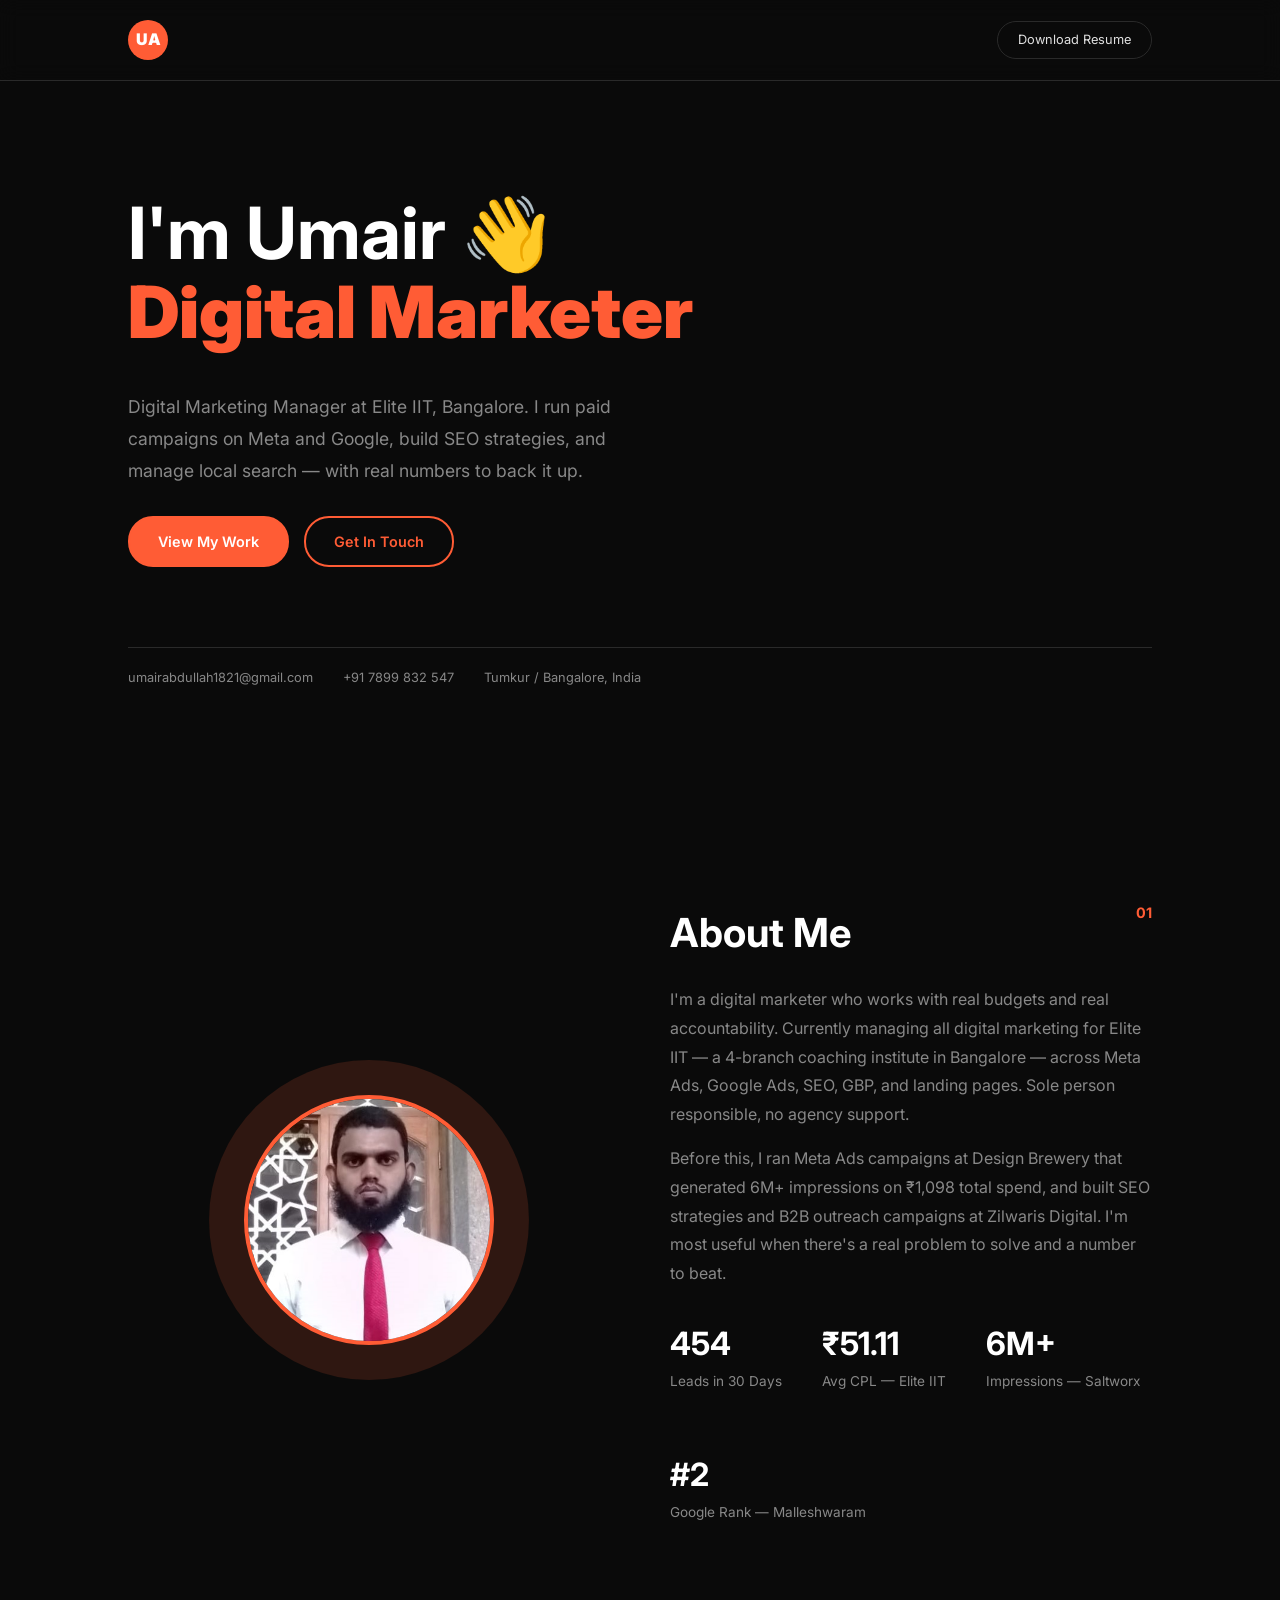
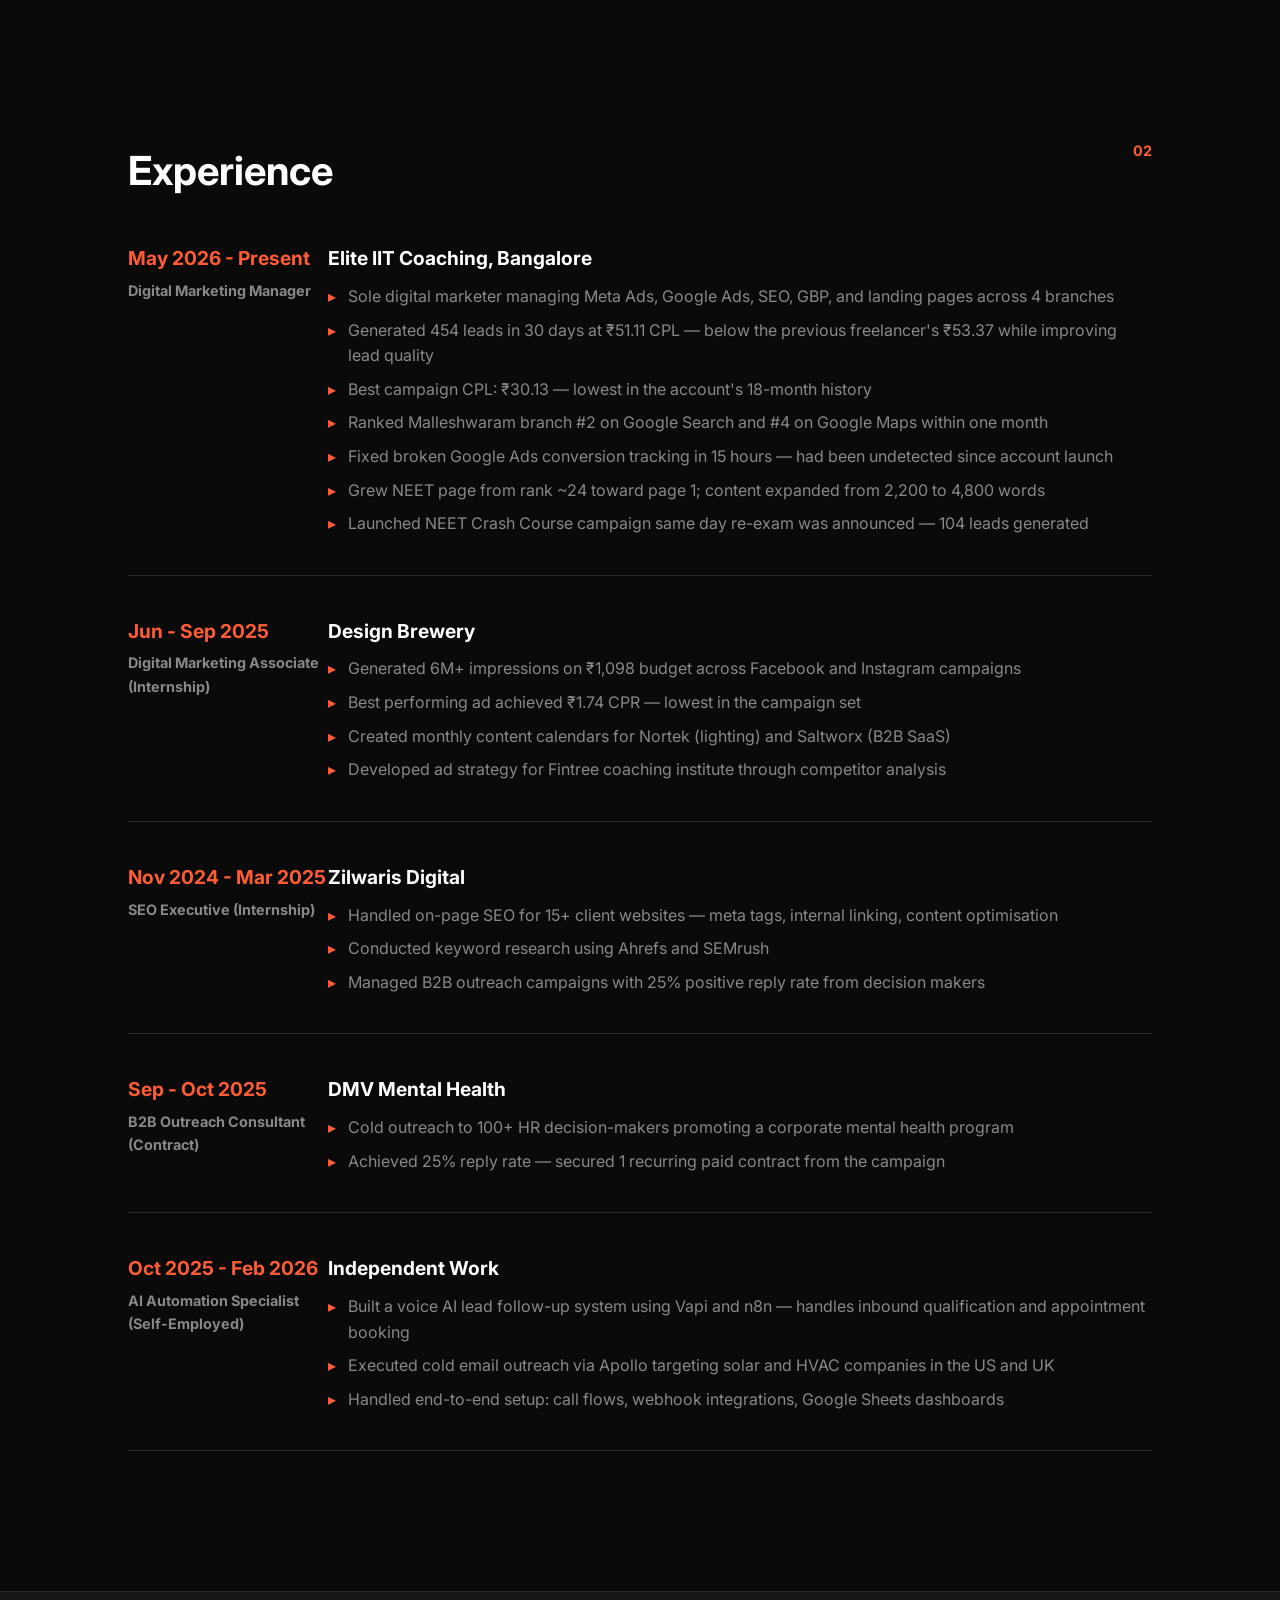
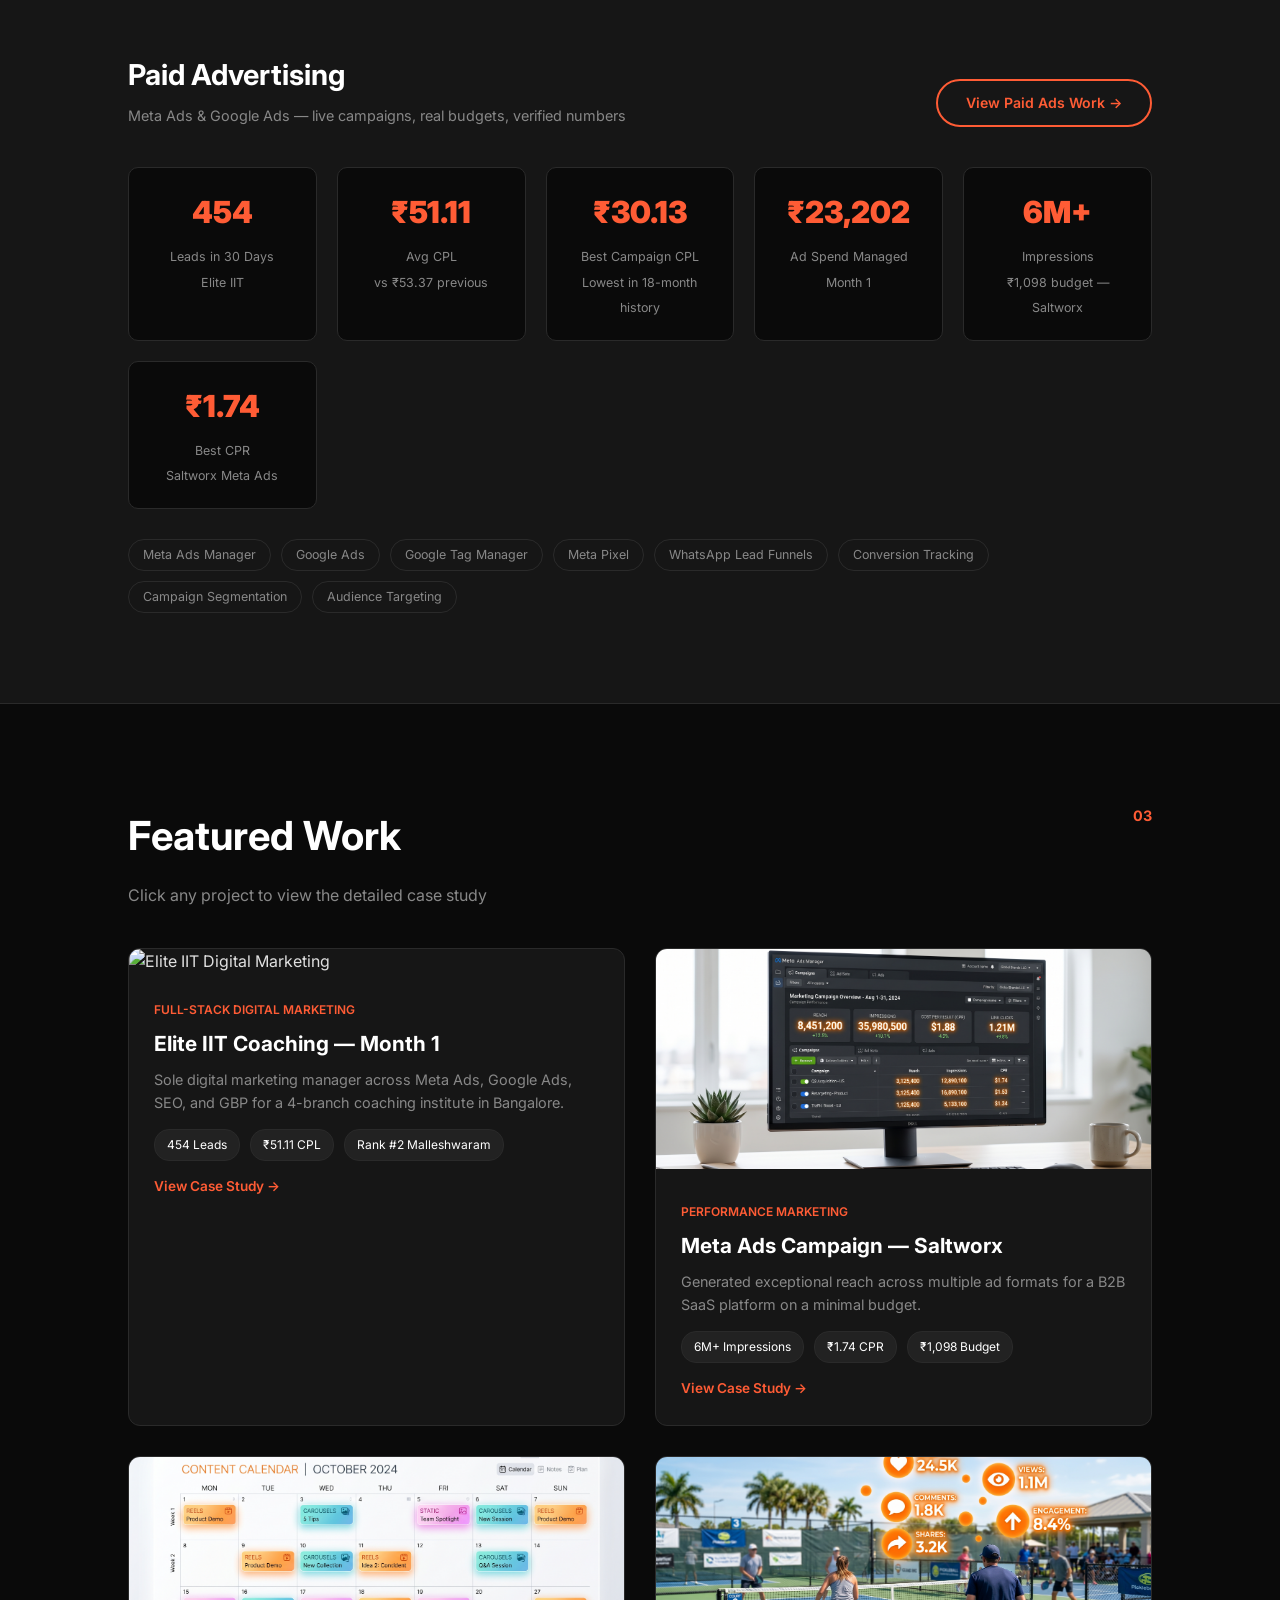
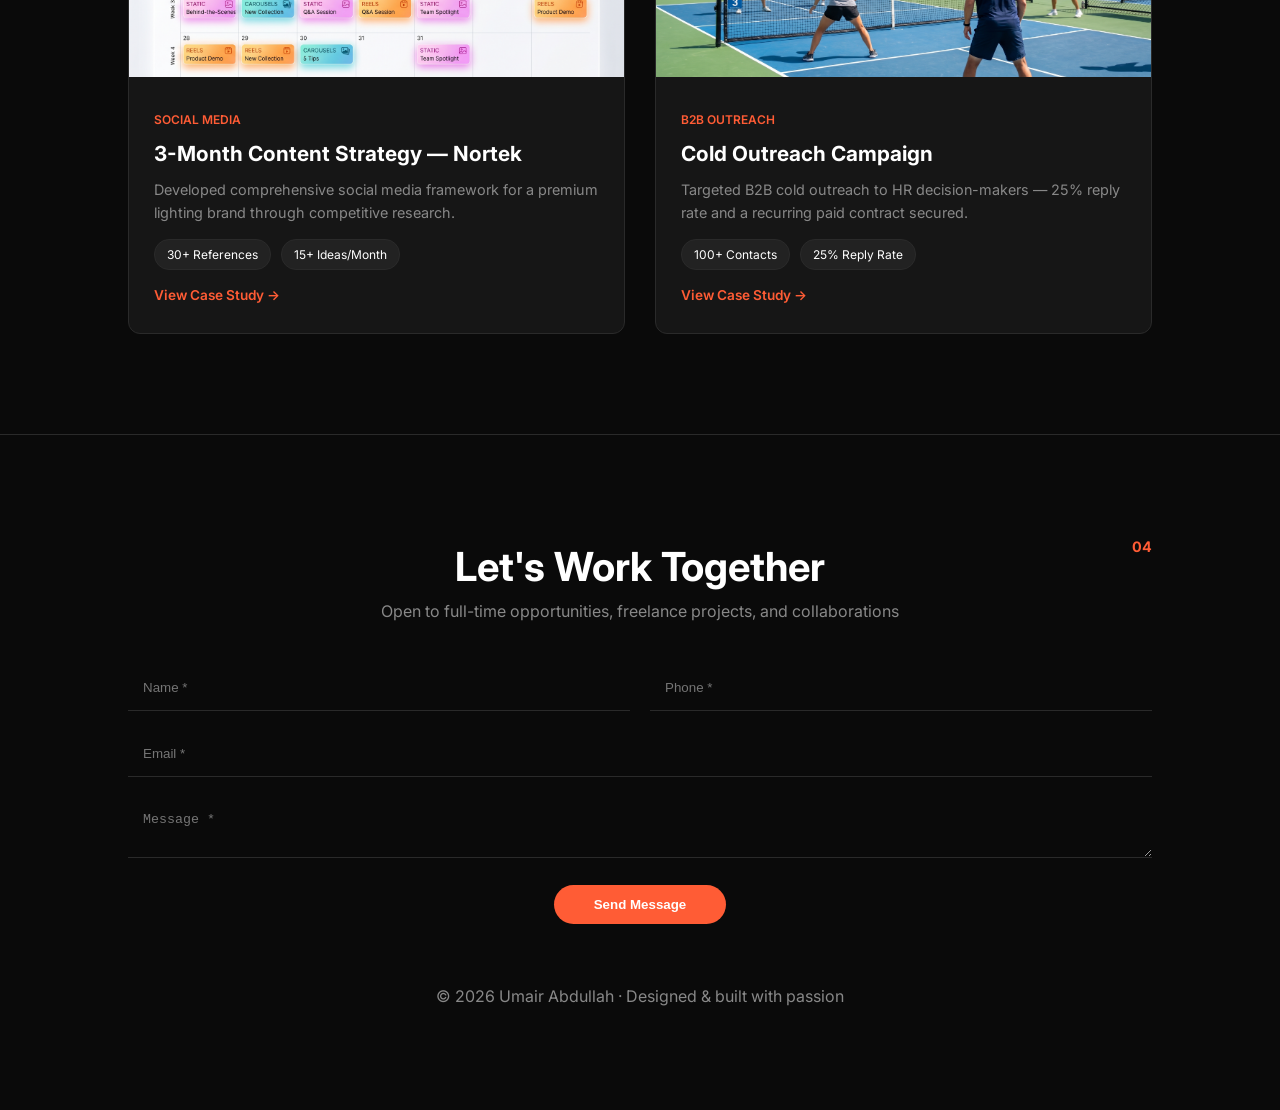
==== index.html @ f7d1e2cd "Update index.html" ====
<!DOCTYPE html>
<html lang="en">
<head>
    <meta charset="UTF-8">
    <meta name="viewport" content="width=device-width, initial-scale=1.0">
    <title>Umair Abdullah | Digital Marketing Specialist</title>
    <link href="https://fonts.googleapis.com/css2?family=Inter:wght@300;400;600;700;900&display=swap" rel="stylesheet">
    <style>
        :root {
            --primary-orange: #FF5C35;
            --dark-bg: #0A0A0A;
            --card-bg: #161616;
            --text-main: #E0E0E0;
            --text-muted: #888;
            --border: #2A2A2A;
        }

        * { margin: 0; padding: 0; box-sizing: border-box; }

        body {
            font-family: 'Inter', sans-serif;
            color: var(--text-main);
            background: var(--dark-bg);
            line-height: 1.6;
            overflow-x: hidden;
        }

        .section-padding { padding: 100px 10%; position: relative; }

        .section-label {
            position: absolute;
            right: 10%;
            top: 100px;
            font-weight: bold;
            color: var(--primary-orange);
            font-size: 0.9rem;
            transition: all 0.3s;
        }

        /* Navbar */
        .navbar {
            display: flex;
            justify-content: space-between;
            align-items: center;
            padding: 20px 10%;
            background: rgba(10, 10, 10, 0.9);
            backdrop-filter: blur(10px);
            border-bottom: 1px solid var(--border);
            position: sticky;
            top: 0;
            z-index: 1000;
        }

        .logo {
            background: var(--primary-orange);
            color: white;
            width: 40px;
            height: 40px;
            display: flex;
            align-items: center;
            justify-content: center;
            border-radius: 50%;
            font-weight: 900;
            transition: all 0.3s;
        }

        .logo:hover { transform: rotate(360deg); }

        .btn-download {
            text-decoration: none;
            color: var(--text-main);
            border: 1px solid var(--border);
            padding: 8px 20px;
            border-radius: 20px;
            font-size: 0.8rem;
            transition: all 0.3s;
        }

        .btn-download:hover {
            background: var(--primary-orange);
            color: white;
            border-color: var(--primary-orange);
        }

        /* Hero */
        .hero { display: flex; min-height: 80vh; }

        .hero-content {
            flex: 1;
            padding: 100px 10%;
            display: flex;
            flex-direction: column;
            justify-content: center;
        }

        .hero-content h1 { font-size: 4.5rem; line-height: 1.1; margin-bottom: 20px; color: #FFF; }
        .highlight { font-weight: 900; color: var(--primary-orange); }

        .hero-content p {
            font-size: 1.1rem;
            color: var(--text-muted);
            margin: 20px 0 30px 0;
            max-width: 500px;
            line-height: 1.8;
        }

        .cta-buttons { display: flex; gap: 15px; margin-bottom: 50px; }

        .btn {
            padding: 12px 28px;
            border-radius: 25px;
            font-size: 0.9rem;
            font-weight: 600;
            text-decoration: none;
            transition: all 0.3s;
            display: inline-block;
        }

        .btn-primary { background: var(--primary-orange); color: white; border: 2px solid var(--primary-orange); }
        .btn-primary:hover { background: #e04525; transform: translateY(-2px); box-shadow: 0 5px 15px rgba(255,92,53,0.3); }
        .btn-secondary { background: transparent; color: var(--primary-orange); border: 2px solid var(--primary-orange); }
        .btn-secondary:hover { background: var(--primary-orange); color: white; }

        .contact-strip {
            margin-top: 30px;
            display: flex;
            gap: 30px;
            font-size: 0.8rem;
            border-top: 1px solid var(--border);
            padding-top: 20px;
            color: var(--text-muted);
        }

        /* About */
        .about-grid { display: grid; grid-template-columns: 1fr 1fr; gap: 60px; align-items: center; }
        .abstract-shape { position: relative; width: 100%; height: 400px; }

        .circle-orange {
            position: absolute;
            width: 320px; height: 320px;
            background: var(--primary-orange);
            opacity: 0.15;
            border-radius: 50%;
            top: 50%; left: 50%;
            transform: translate(-50%, -50%);
            animation: pulse 3s ease-in-out infinite;
        }

        @keyframes pulse {
            0%, 100% { transform: translate(-50%, -50%) scale(1); opacity: 0.1; }
            50% { transform: translate(-50%, -50%) scale(1.1); opacity: 0.2; }
        }

        .circle-black {
            position: absolute;
            width: 250px; height: 250px;
            background: var(--card-bg);
            border: 4px solid var(--primary-orange);
            border-radius: 50%;
            top: 50%; left: 50%;
            transform: translate(-50%, -50%);
            overflow: hidden;
            display: flex;
            align-items: center;
            justify-content: center;
        }

        .circle-black img { width: 100%; height: 100%; object-fit: cover; }

        .about-text h2 { font-size: 2.5rem; margin-bottom: 20px; color: #FFF; }
        .about-text p { color: var(--text-muted); line-height: 1.8; margin-bottom: 15px; }
        .stats { display: flex; gap: 40px; margin-top: 30px; flex-wrap: wrap; }
        .stat-item h3 { font-size: 2rem; color: #FFF; }
        .stat-item p { font-size: 0.85rem; color: var(--text-muted); }

        /* Experience */
        .experience h2 { font-size: 2.5rem; margin-bottom: 40px; color: #FFF; }
        .timeline-item { display: flex; margin-bottom: 40px; border-bottom: 1px solid var(--border); padding-bottom: 30px; }
        .time-period { width: 200px; font-weight: bold; font-size: 1.2rem; color: var(--primary-orange); flex-shrink: 0; }
        .time-period span { font-size: 0.9rem; color: var(--text-muted); display: block; margin-top: 5px; }
        .company-info h4 { font-size: 1.2rem; margin-bottom: 10px; color: #FFF; }
        .company-info li {
            color: var(--text-muted); padding-left: 20px; position: relative;
            margin-bottom: 8px; line-height: 1.6; list-style: none;
        }
        .company-info li:before { content: "▸"; color: var(--primary-orange); position: absolute; left: 0; }

        /* Paid Ads Strip */
        .paid-ads-strip {
            background: var(--card-bg);
            border-top: 1px solid var(--border);
            border-bottom: 1px solid var(--border);
            padding: 60px 10%;
        }

        .paid-ads-strip .strip-header {
            display: flex;
            justify-content: space-between;
            align-items: flex-end;
            margin-bottom: 40px;
            flex-wrap: wrap;
            gap: 20px;
        }

        .paid-ads-strip h2 { font-size: 1.8rem; color: #FFF; }
        .paid-ads-strip .strip-sub { color: var(--text-muted); font-size: 0.9rem; margin-top: 6px; }

        .ads-numbers {
            display: grid;
            grid-template-columns: repeat(auto-fit, minmax(160px, 1fr));
            gap: 20px;
            margin-bottom: 30px;
        }

        .ads-stat {
            background: var(--dark-bg);
            border: 1px solid var(--border);
            border-radius: 10px;
            padding: 20px;
            text-align: center;
            transition: all 0.3s;
        }

        .ads-stat:hover {
            border-color: var(--primary-orange);
            transform: translateY(-3px);
        }

        .ads-stat .num {
            font-size: 1.9rem;
            font-weight: 900;
            color: var(--primary-orange);
            display: block;
            margin-bottom: 6px;
        }

        .ads-stat .lbl { font-size: 0.78rem; color: var(--text-muted); line-height: 1.4; }

        .ads-channels {
            display: flex;
            gap: 10px;
            flex-wrap: wrap;
            margin-bottom: 30px;
        }

        .channel-tag {
            background: transparent;
            border: 1px solid var(--border);
            color: var(--text-muted);
            padding: 5px 14px;
            border-radius: 20px;
            font-size: 0.78rem;
        }

        .btn-view-ads {
            display: inline-block;
            padding: 11px 28px;
            background: transparent;
            border: 2px solid var(--primary-orange);
            color: var(--primary-orange);
            border-radius: 25px;
            font-size: 0.88rem;
            font-weight: 600;
            text-decoration: none;
            transition: all 0.3s;
        }

        .btn-view-ads:hover { background: var(--primary-orange); color: white; }

        /* Work */
        .works h2 { font-size: 2.5rem; margin-bottom: 15px; color: #FFF; }
        .works .subtitle { color: var(--text-muted); margin-bottom: 40px; }
        .work-grid { display: grid; grid-template-columns: repeat(2, 1fr); gap: 30px; margin-top: 40px; }

        .work-card {
            background: var(--card-bg);
            border-radius: 12px;
            overflow: hidden;
            border: 1px solid var(--border);
            transition: all 0.3s;
            cursor: pointer;
            text-decoration: none;
            color: inherit;
            display: block;
        }

        .work-card:hover { transform: translateY(-8px); box-shadow: 0 15px 40px rgba(0,0,0,0.5); border-color: var(--primary-orange); }
        .work-card img { width: 100%; height: 220px; object-fit: cover; transition: transform 0.3s; }
        .work-card:hover img { transform: scale(1.05); }
        .work-info { padding: 25px; }
        .work-category { font-size: 0.75rem; color: var(--primary-orange); text-transform: uppercase; margin-bottom: 8px; font-weight: 600; }
        .work-info h4 { font-size: 1.3rem; margin-bottom: 8px; color: #FFF; }
        .work-info p { color: var(--text-muted); font-size: 0.9rem; margin-bottom: 15px; }
        .work-metrics { display: flex; gap: 10px; flex-wrap: wrap; }
        .metric-tag { background: #222; padding: 5px 12px; border-radius: 15px; font-size: 0.75rem; color: #FFF; border: 1px solid var(--border); }
        .view-case { color: var(--primary-orange); font-size: 0.85rem; font-weight: 600; margin-top: 15px; display: inline-block; }

        /* Contact */
        .contact h2 { font-size: 2.5rem; color: #FFF; }
        .contact .subtitle { color: var(--text-muted); margin-bottom: 40px; }
        .form-row { display: grid; grid-template-columns: 1fr 1fr; gap: 20px; }

        input, textarea {
            width: 100%; padding: 15px; margin-bottom: 20px;
            background: transparent; border: none;
            border-bottom: 1px solid var(--border);
            outline: none; color: white; transition: 0.3s;
        }

        input:focus, textarea:focus { border-bottom-color: var(--primary-orange); }

        .btn-submit {
            background: var(--primary-orange);
            border: none; color: white;
            padding: 12px 40px; border-radius: 25px;
            cursor: pointer; transition: 0.3s; font-weight: 600;
        }

        footer { text-align: center; padding: 40px 10%; border-top: 1px solid var(--border); color: var(--text-muted); }

        @media (max-width: 768px) {
            .hero { flex-direction: column-reverse; }
            .hero-content h1 { font-size: 3rem; }
            .about-grid, .work-grid { grid-template-columns: 1fr; }
            .timeline-item { flex-direction: column; }
            .time-period { margin-bottom: 15px; width: 100%; }
            .form-row { grid-template-columns: 1fr; }
            .ads-numbers { grid-template-columns: repeat(2, 1fr); }
        }
    </style>
</head>
<body>

    <nav class="navbar">
        <div class="logo">UA</div>
        <a href="https://drive.google.com/file/d/1Pi6AhA_3hWuNOoC01lCTcgUH09BYvjqM/view?usp=sharing" class="btn-download" target="_blank">Download Resume</a>
    </nav>

    <header class="hero">
        <div class="hero-content">
            <h1>I'm Umair 👋<br><span class="highlight">Digital Marketer</span></h1>
            <p>Digital Marketing Manager at Elite IIT, Bangalore. I run paid campaigns on Meta and Google, build SEO strategies, and manage local search — with real numbers to back it up.</p>

            <div class="cta-buttons">
                <a href="#work" class="btn btn-primary">View My Work</a>
                <a href="#contact" class="btn btn-secondary">Get In Touch</a>
            </div>

            <div class="contact-strip">
                <span>umairabdullah1821@gmail.com</span>
                <span>+91 7899 832 547</span>
                <span>Tumkur / Bangalore, India</span>
            </div>
        </div>
    </header>

    <section class="about section-padding">
        <div class="section-label">01</div>
        <div class="about-grid">
            <div class="abstract-shape">
                <div class="circle-orange"></div>
                <div class="circle-black">
                    <img src="umair 2.jpeg" alt="Umair Abdullah Portrait">
                </div>
            </div>
            <div class="about-text">
                <h2>About Me</h2>
                <p>I'm a digital marketer who works with real budgets and real accountability. Currently managing all digital marketing for Elite IIT — a 4-branch coaching institute in Bangalore — across Meta Ads, Google Ads, SEO, GBP, and landing pages. Sole person responsible, no agency support.</p>
                <p>Before this, I ran Meta Ads campaigns at Design Brewery that generated 6M+ impressions on ₹1,098 total spend, and built SEO strategies and B2B outreach campaigns at Zilwaris Digital. I'm most useful when there's a real problem to solve and a number to beat.</p>
                <div class="stats">
                    <div class="stat-item"><h3>454</h3><p>Leads in 30 Days</p></div>
                    <div class="stat-item"><h3>₹51.11</h3><p>Avg CPL — Elite IIT</p></div>
                    <div class="stat-item"><h3>6M+</h3><p>Impressions — Saltworx</p></div>
                    <div class="stat-item"><h3>#2</h3><p>Google Rank — Malleshwaram</p></div>
                </div>
            </div>
        </div>
    </section>

    <section class="experience section-padding">
        <div class="section-label">02</div>
        <h2>Experience</h2>
        <div class="timeline">

            <div class="timeline-item">
                <div class="time-period">May 2026 - Present <br><span>Digital Marketing Manager</span></div>
                <div class="company-info">
                    <h4>Elite IIT Coaching, Bangalore</h4>
                    <ul>
                        <li>Sole digital marketer managing Meta Ads, Google Ads, SEO, GBP, and landing pages across 4 branches</li>
                        <li>Generated 454 leads in 30 days at ₹51.11 CPL — below the previous freelancer's ₹53.37 while improving lead quality</li>
                        <li>Best campaign CPL: ₹30.13 — lowest in the account's 18-month history</li>
                        <li>Ranked Malleshwaram branch #2 on Google Search and #4 on Google Maps within one month</li>
                        <li>Fixed broken Google Ads conversion tracking in 15 hours — had been undetected since account launch</li>
                        <li>Grew NEET page from rank ~24 toward page 1; content expanded from 2,200 to 4,800 words</li>
                        <li>Launched NEET Crash Course campaign same day re-exam was announced — 104 leads generated</li>
                    </ul>
                </div>
            </div>

            <div class="timeline-item">
                <div class="time-period">Jun - Sep 2025 <br><span>Digital Marketing Associate (Internship)</span></div>
                <div class="company-info">
                    <h4>Design Brewery</h4>
                    <ul>
                        <li>Generated 6M+ impressions on ₹1,098 budget across Facebook and Instagram campaigns</li>
                        <li>Best performing ad achieved ₹1.74 CPR — lowest in the campaign set</li>
                        <li>Created monthly content calendars for Nortek (lighting) and Saltworx (B2B SaaS)</li>
                        <li>Developed ad strategy for Fintree coaching institute through competitor analysis</li>
                    </ul>
                </div>
            </div>

            <div class="timeline-item">
                <div class="time-period">Nov 2024 - Mar 2025 <br><span>SEO Executive (Internship)</span></div>
                <div class="company-info">
                    <h4>Zilwaris Digital</h4>
                    <ul>
                        <li>Handled on-page SEO for 15+ client websites — meta tags, internal linking, content optimisation</li>
                        <li>Conducted keyword research using Ahrefs and SEMrush</li>
                        <li>Managed B2B outreach campaigns with 25% positive reply rate from decision makers</li>
                    </ul>
                </div>
            </div>

            <div class="timeline-item">
                <div class="time-period">Sep - Oct 2025 <br><span>B2B Outreach Consultant (Contract)</span></div>
                <div class="company-info">
                    <h4>DMV Mental Health</h4>
                    <ul>
                        <li>Cold outreach to 100+ HR decision-makers promoting a corporate mental health program</li>
                        <li>Achieved 25% reply rate — secured 1 recurring paid contract from the campaign</li>
                    </ul>
                </div>
            </div>

            <div class="timeline-item">
                <div class="time-period">Oct 2025 - Feb 2026 <br><span>AI Automation Specialist (Self-Employed)</span></div>
                <div class="company-info">
                    <h4>Independent Work</h4>
                    <ul>
                        <li>Built a voice AI lead follow-up system using Vapi and n8n — handles inbound qualification and appointment booking</li>
                        <li>Executed cold email outreach via Apollo targeting solar and HVAC companies in the US and UK</li>
                        <li>Handled end-to-end setup: call flows, webhook integrations, Google Sheets dashboards</li>
                    </ul>
                </div>
            </div>

        </div>
    </section>

    <!-- Paid Ads Strip -->
    <div class="paid-ads-strip">
        <div class="strip-header">
            <div>
                <h2>Paid Advertising</h2>
                <p class="strip-sub">Meta Ads &amp; Google Ads — live campaigns, real budgets, verified numbers</p>
            </div>
            <a href="performance-marketing.html" class="btn-view-ads">View Paid Ads Work →</a>
        </div>

        <div class="ads-numbers">
            <div class="ads-stat">
                <span class="num">454</span>
                <span class="lbl">Leads in 30 Days<br>Elite IIT</span>
            </div>
            <div class="ads-stat">
                <span class="num">₹51.11</span>
                <span class="lbl">Avg CPL<br>vs ₹53.37 previous</span>
            </div>
            <div class="ads-stat">
                <span class="num">₹30.13</span>
                <span class="lbl">Best Campaign CPL<br>Lowest in 18-month history</span>
            </div>
            <div class="ads-stat">
                <span class="num">₹23,202</span>
                <span class="lbl">Ad Spend Managed<br>Month 1</span>
            </div>
            <div class="ads-stat">
                <span class="num">6M+</span>
                <span class="lbl">Impressions<br>₹1,098 budget — Saltworx</span>
            </div>
            <div class="ads-stat">
                <span class="num">₹1.74</span>
                <span class="lbl">Best CPR<br>Saltworx Meta Ads</span>
            </div>
        </div>

        <div class="ads-channels">
            <span class="channel-tag">Meta Ads Manager</span>
            <span class="channel-tag">Google Ads</span>
            <span class="channel-tag">Google Tag Manager</span>
            <span class="channel-tag">Meta Pixel</span>
            <span class="channel-tag">WhatsApp Lead Funnels</span>
            <span class="channel-tag">Conversion Tracking</span>
            <span class="channel-tag">Campaign Segmentation</span>
            <span class="channel-tag">Audience Targeting</span>
        </div>
    </div>

    <section id="work" class="works section-padding">
        <div class="section-label">03</div>
        <h2>Featured Work</h2>
        <p class="subtitle">Click any project to view the detailed case study</p>

        <div class="work-grid">

            <a href="eliteiit.html" class="work-card">
                <img src="https://images.unsplash.com/photo-1522202176988-66273c2fd55f?auto=format&fit=crop&w=800&q=80" alt="Elite IIT Digital Marketing">
                <div class="work-info">
                    <div class="work-category">Full-Stack Digital Marketing</div>
                    <h4>Elite IIT Coaching — Month 1</h4>
                    <p>Sole digital marketing manager across Meta Ads, Google Ads, SEO, and GBP for a 4-branch coaching institute in Bangalore.</p>
                    <div class="work-metrics">
                        <span class="metric-tag">454 Leads</span>
                        <span class="metric-tag">₹51.11 CPL</span>
                        <span class="metric-tag">Rank #2 Malleshwaram</span>
                    </div>
                    <div class="view-case">View Case Study →</div>
                </div>
            </a>

            <a href="Saltworx.html" class="work-card">
                <img src="Saltworxs-hero-image.jpeg" alt="Meta Ads Campaign">
                <div class="work-info">
                    <div class="work-category">Performance Marketing</div>
                    <h4>Meta Ads Campaign — Saltworx</h4>
                    <p>Generated exceptional reach across multiple ad formats for a B2B SaaS platform on a minimal budget.</p>
                    <div class="work-metrics">
                        <span class="metric-tag">6M+ Impressions</span>
                        <span class="metric-tag">₹1.74 CPR</span>
                        <span class="metric-tag">₹1,098 Budget</span>
                    </div>
                    <div class="view-case">View Case Study →</div>
                </div>
            </a>

            <a href="nortek.html" class="work-card">
                <img src="Nortek-hero-image.jpeg" alt="Social Media Strategy">
                <div class="work-info">
                    <div class="work-category">Social Media</div>
                    <h4>3-Month Content Strategy — Nortek</h4>
                    <p>Developed comprehensive social media framework for a premium lighting brand through competitive research.</p>
                    <div class="work-metrics">
                        <span class="metric-tag">30+ References</span>
                        <span class="metric-tag">15+ Ideas/Month</span>
                    </div>
                    <div class="view-case">View Case Study →</div>
                </div>
            </a>

            <a href="pickleball.html" class="work-card">
                <img src="pickleball-hero-image.jpeg" alt="B2B Outreach Campaign">
                <div class="work-info">
                    <div class="work-category">B2B Outreach</div>
                    <h4>Cold Outreach Campaign</h4>
                    <p>Targeted B2B cold outreach to HR decision-makers — 25% reply rate and a recurring paid contract secured.</p>
                    <div class="work-metrics">
                        <span class="metric-tag">100+ Contacts</span>
                        <span class="metric-tag">25% Reply Rate</span>
                    </div>
                    <div class="view-case">View Case Study →</div>
                </div>
            </a>

        </div>
    </section>

    <footer id="contact" class="contact section-padding">
        <div class="section-label">04</div>
        <h2>Let's Work Together</h2>
        <p class="subtitle">Open to full-time opportunities, freelance projects, and collaborations</p>
        <form id="contact-form">
            <div class="form-row" style="display: grid; grid-template-columns: 1fr 1fr; gap: 20px;">
                <input type="text" placeholder="Name *" required>
                <input type="tel" placeholder="Phone *" required>
            </div>
            <input type="email" placeholder="Email *" required>
            <textarea placeholder="Message *" required></textarea>
            <button type="submit" class="btn-submit">Send Message</button>
        </form>
        <p style="margin-top: 60px; color: var(--text-muted);">© 2026 Umair Abdullah · Designed & built with passion</p>
    </footer>

</body>
</html>
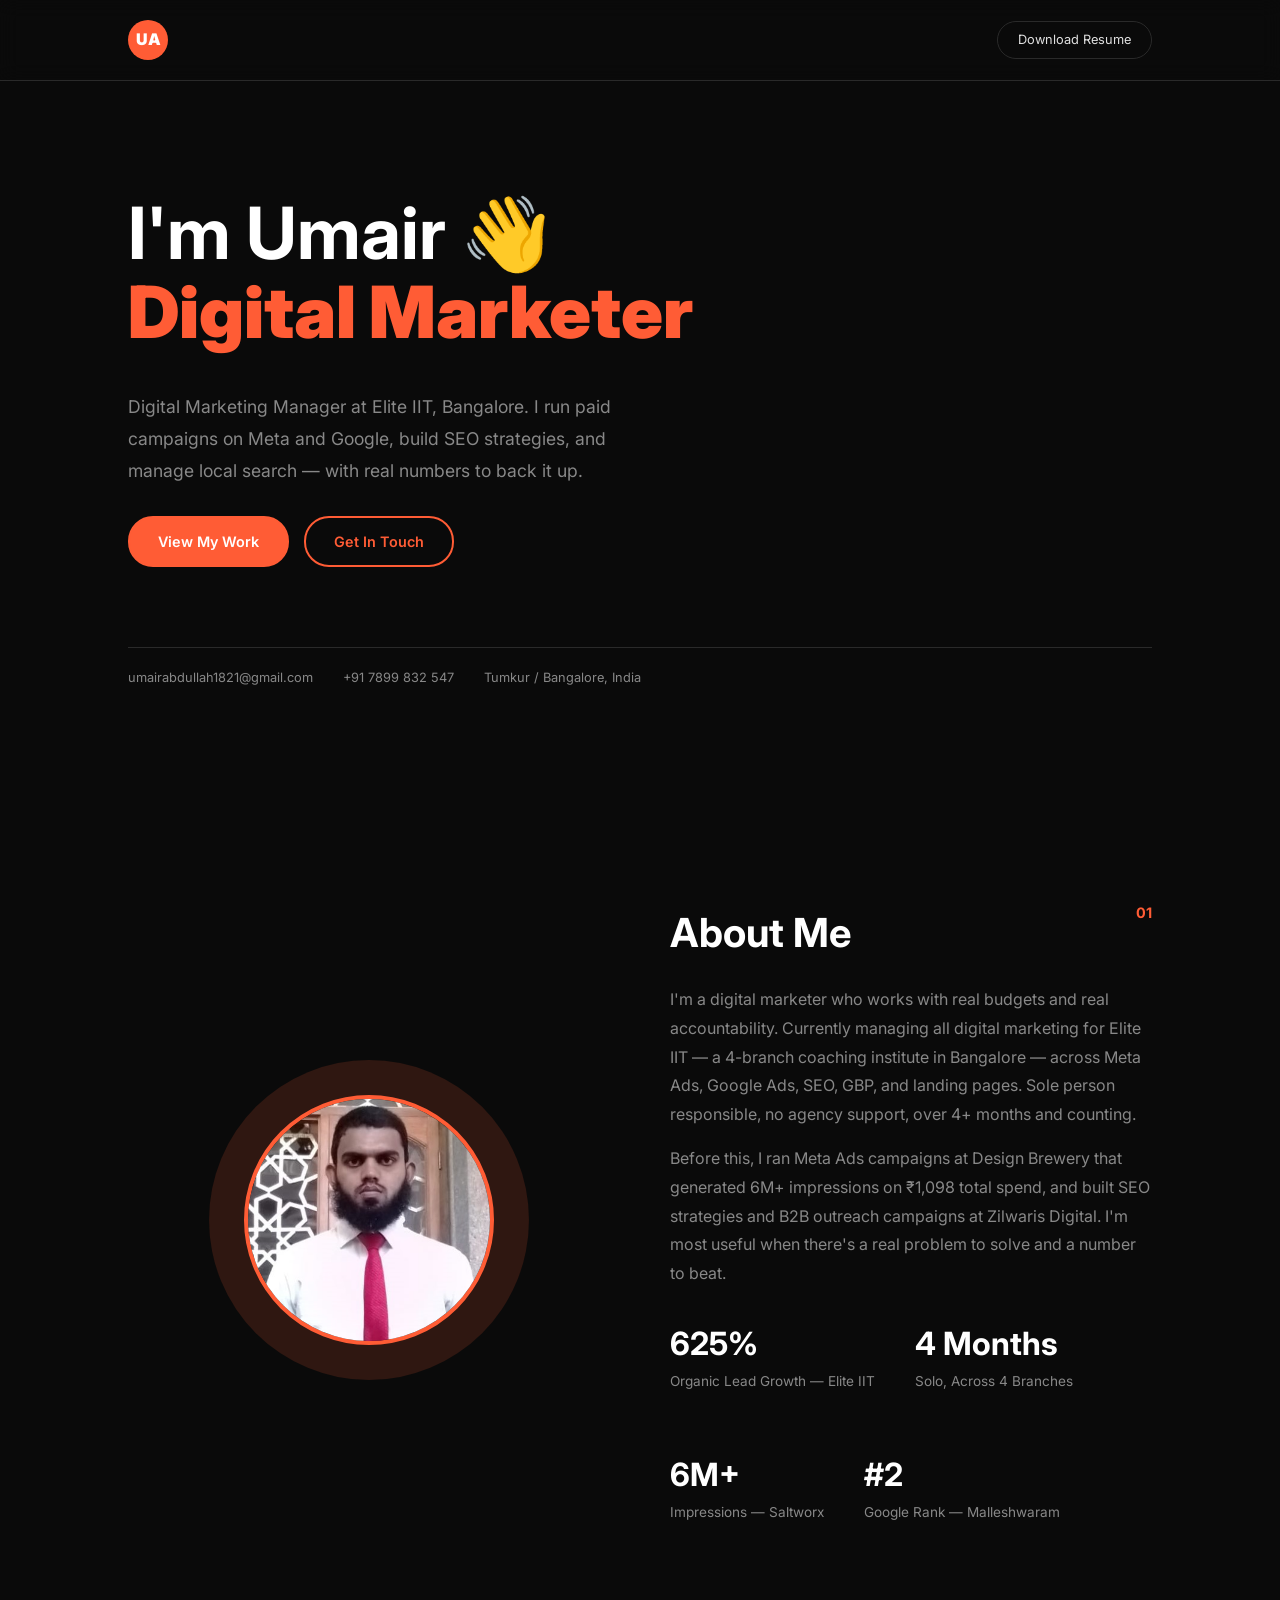
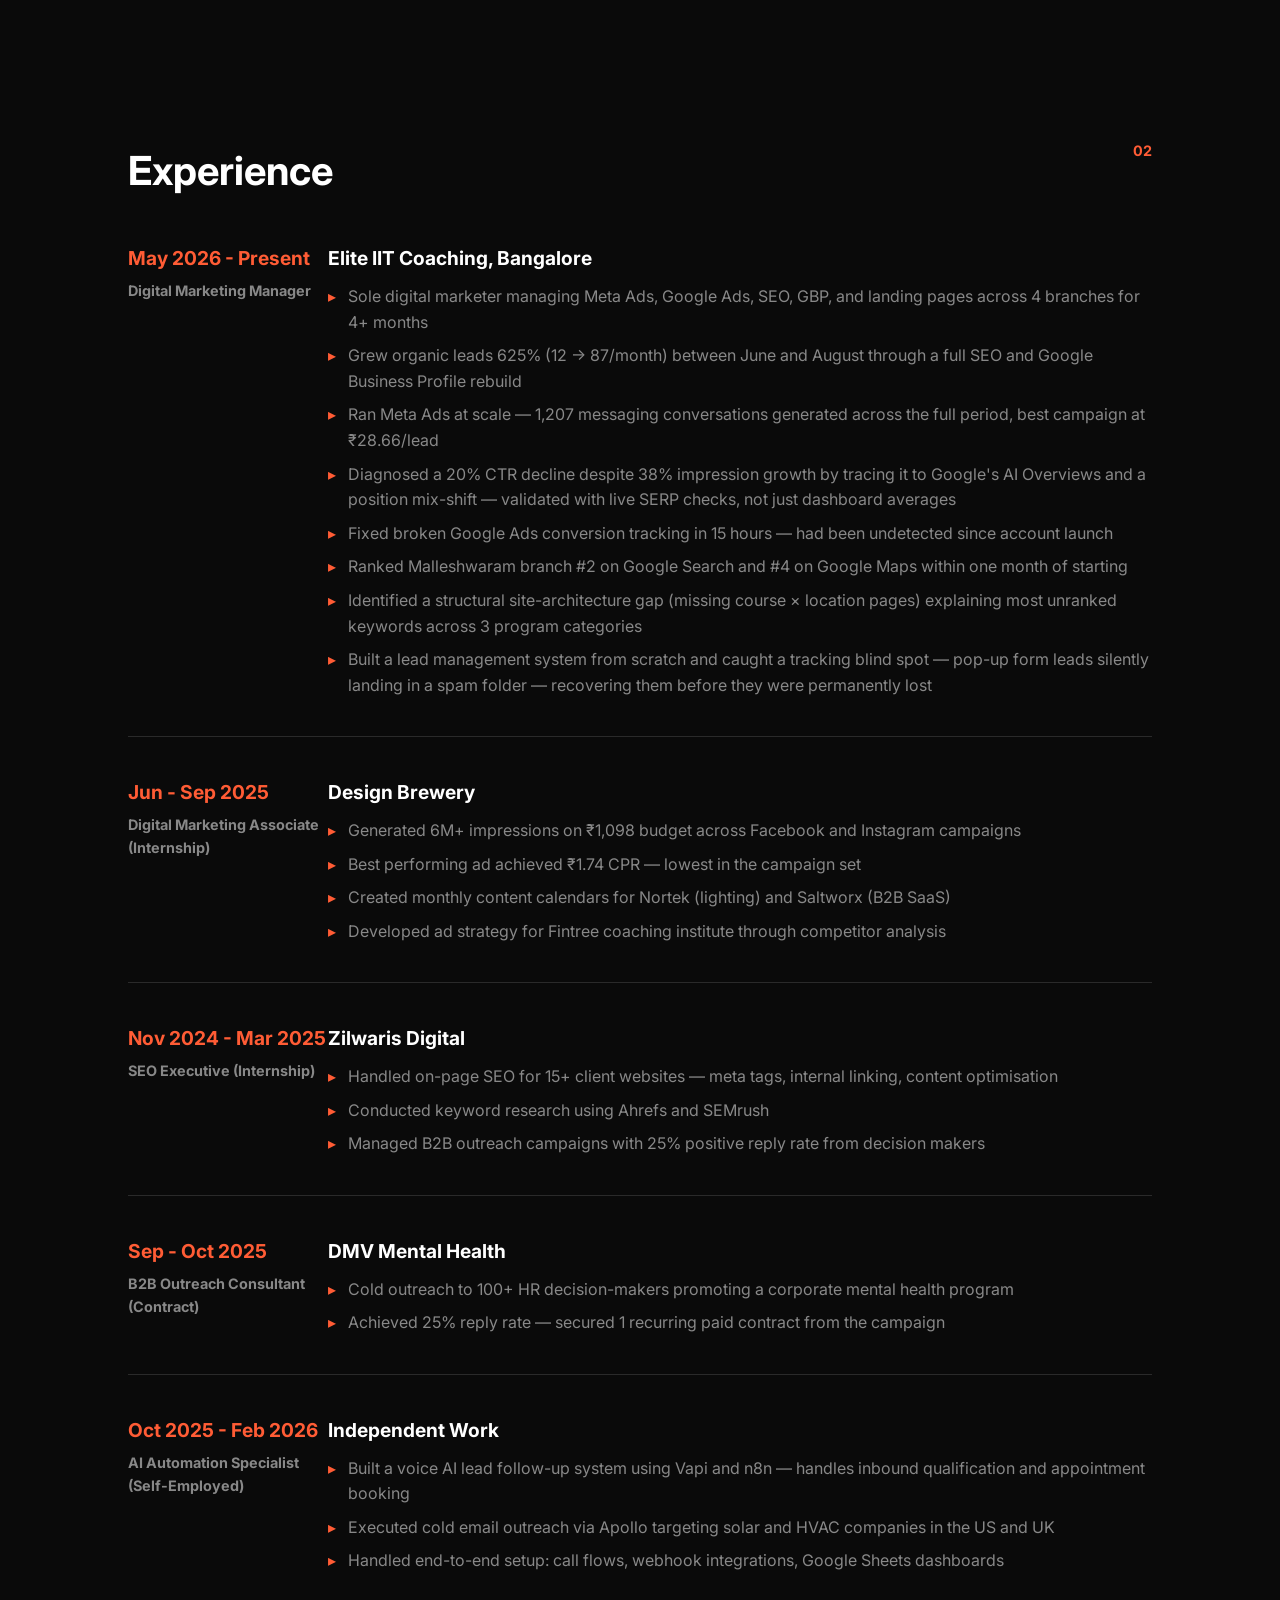
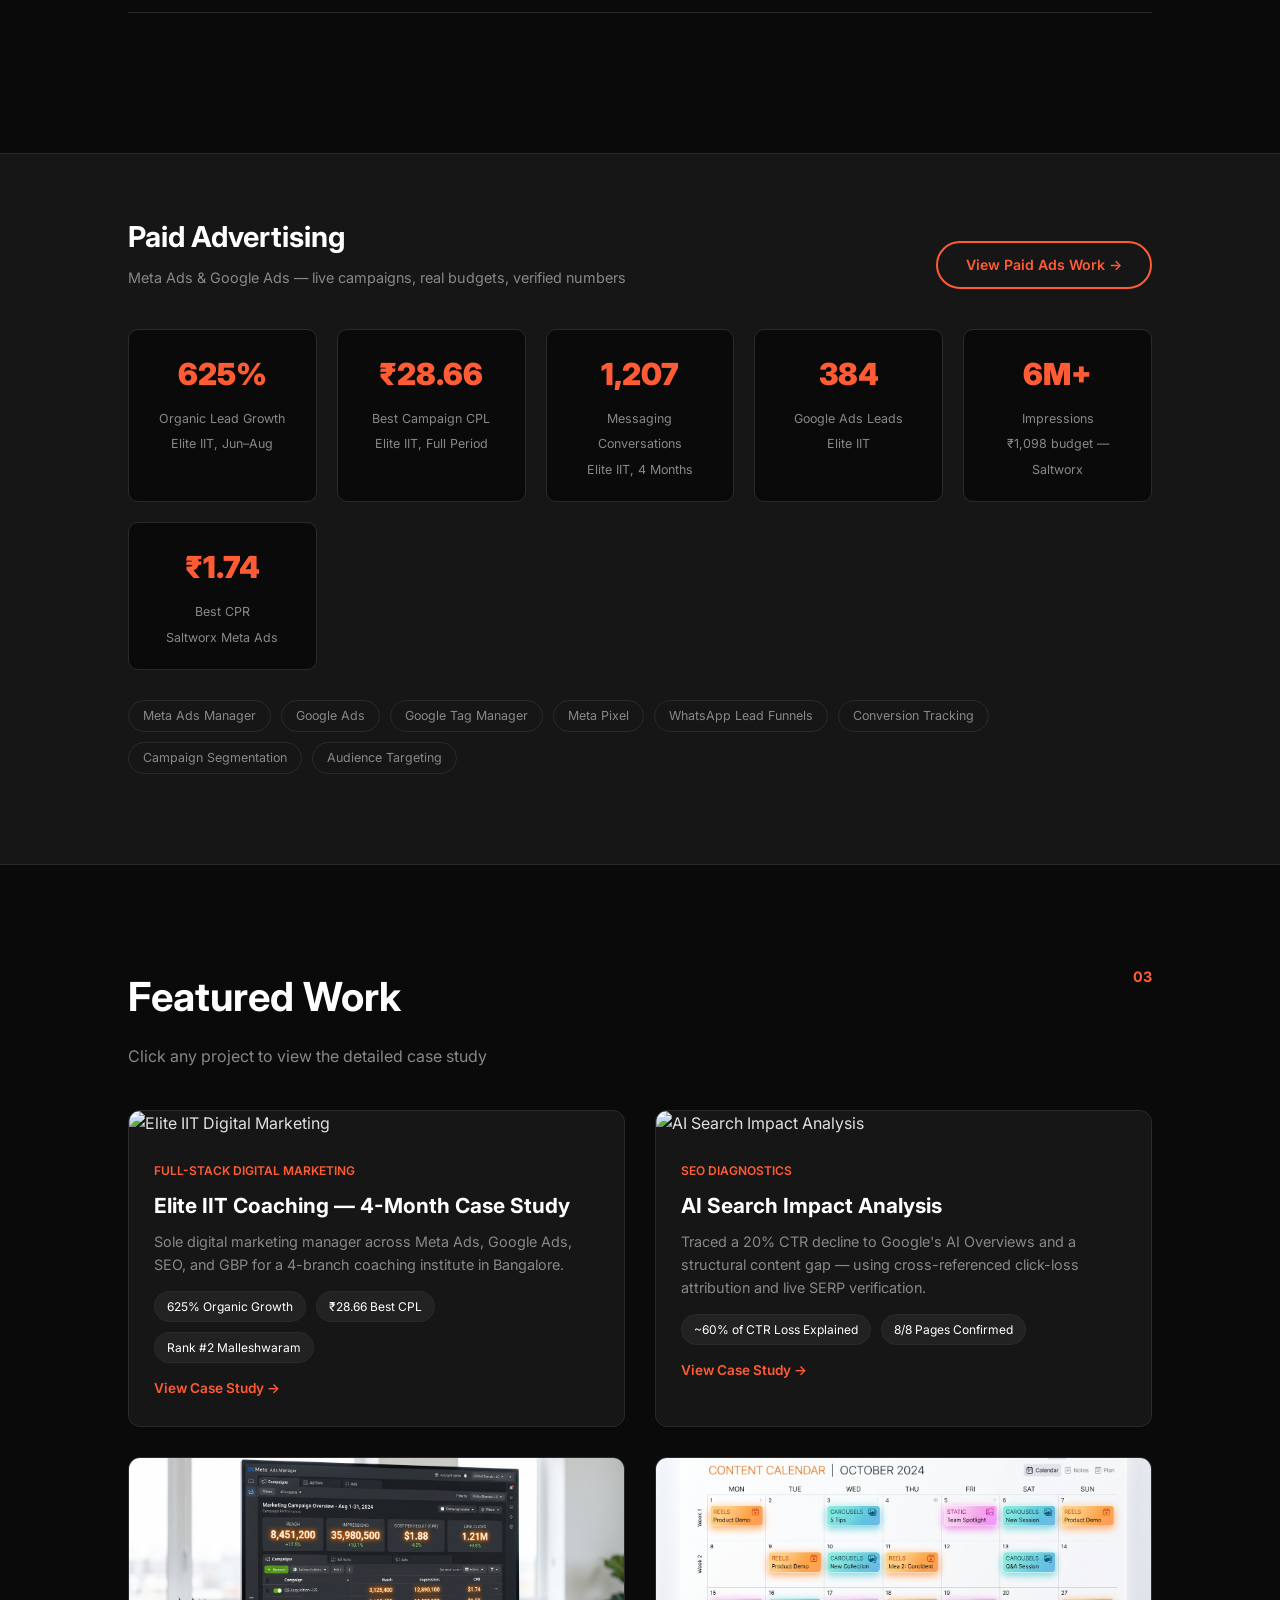
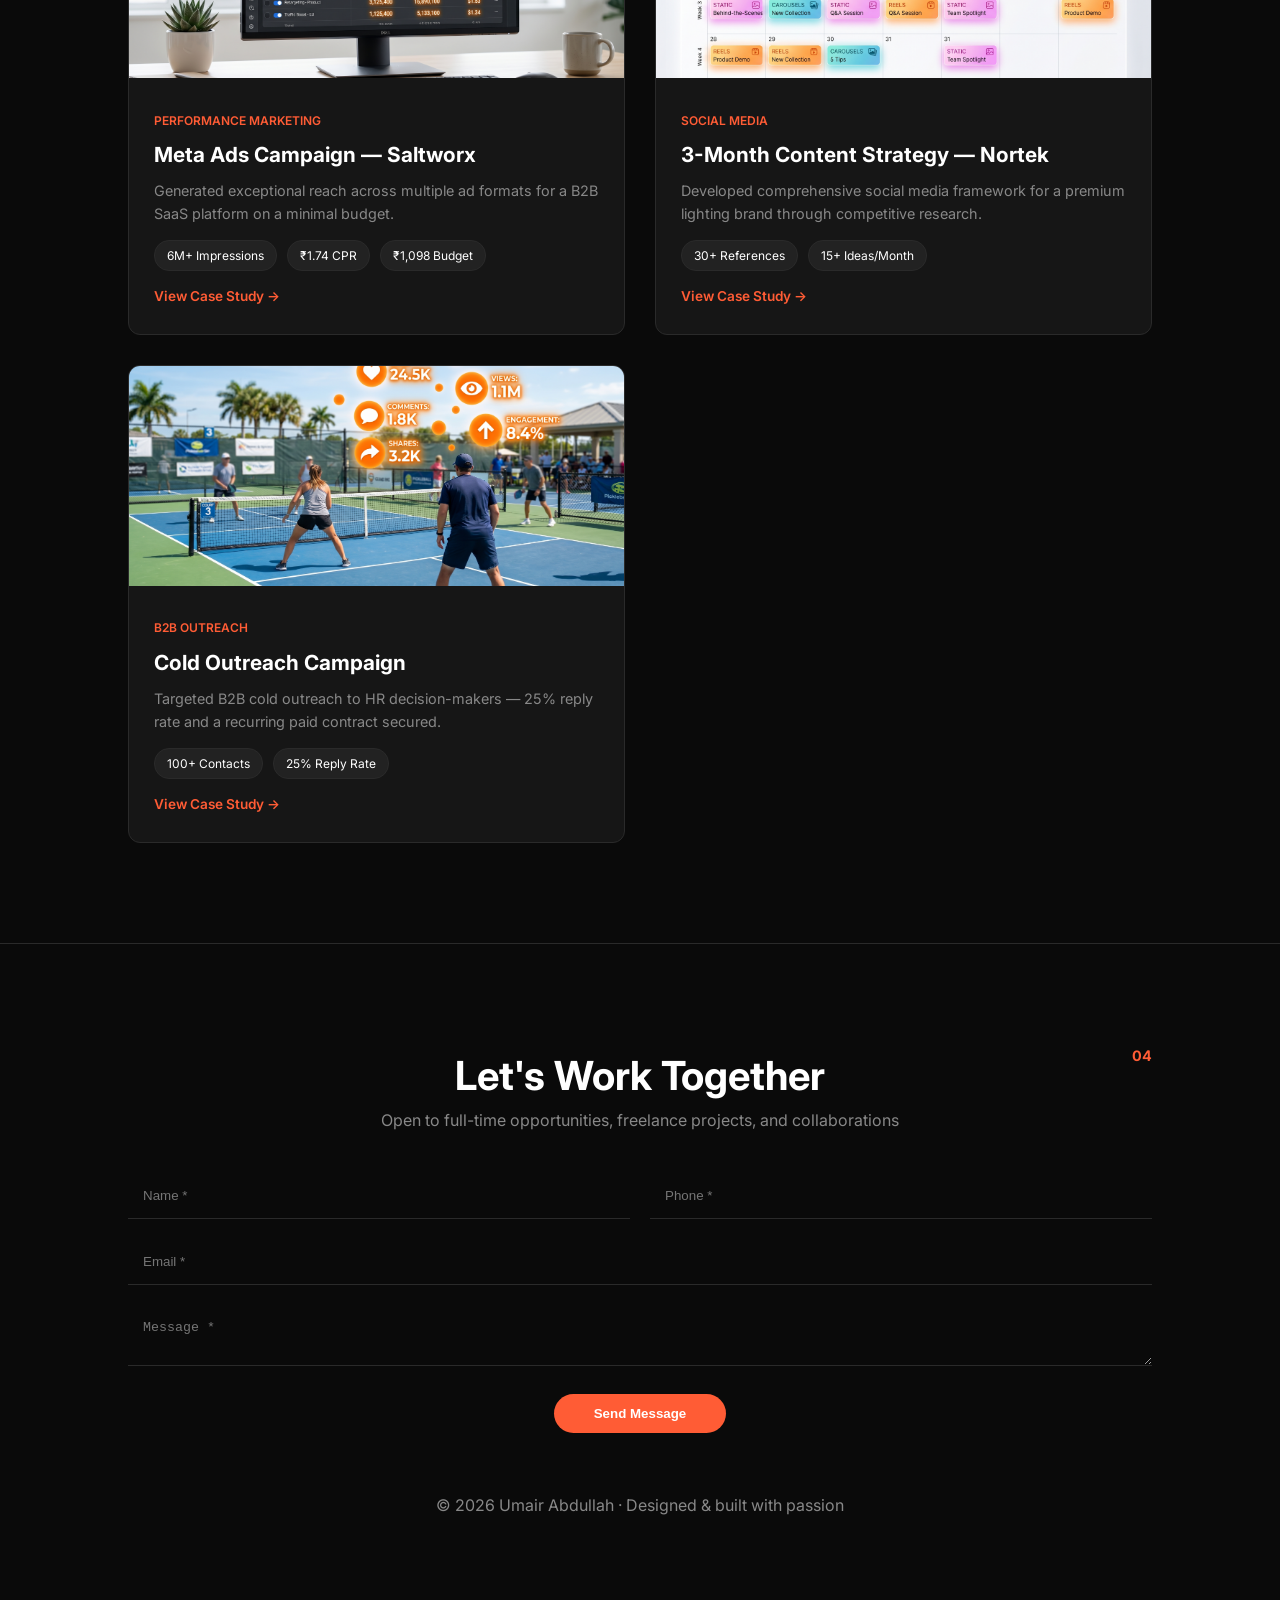
==== commit abe17793: "Update print statement from 'Hello' to 'Goodbye'" ====
--- a/index.html
+++ b/index.html
@@ -365,11 +365,11 @@
             </div>
             <div class="about-text">
                 <h2>About Me</h2>
-                <p>I'm a digital marketer who works with real budgets and real accountability. Currently managing all digital marketing for Elite IIT — a 4-branch coaching institute in Bangalore — across Meta Ads, Google Ads, SEO, GBP, and landing pages. Sole person responsible, no agency support.</p>
+                <p>I'm a digital marketer who works with real budgets and real accountability. Currently managing all digital marketing for Elite IIT — a 4-branch coaching institute in Bangalore — across Meta Ads, Google Ads, SEO, GBP, and landing pages. Sole person responsible, no agency support, over 4+ months and counting.</p>
                 <p>Before this, I ran Meta Ads campaigns at Design Brewery that generated 6M+ impressions on ₹1,098 total spend, and built SEO strategies and B2B outreach campaigns at Zilwaris Digital. I'm most useful when there's a real problem to solve and a number to beat.</p>
                 <div class="stats">
-                    <div class="stat-item"><h3>454</h3><p>Leads in 30 Days</p></div>
-                    <div class="stat-item"><h3>₹51.11</h3><p>Avg CPL — Elite IIT</p></div>
+                    <div class="stat-item"><h3>625%</h3><p>Organic Lead Growth — Elite IIT</p></div>
+                    <div class="stat-item"><h3>4 Months</h3><p>Solo, Across 4 Branches</p></div>
                     <div class="stat-item"><h3>6M+</h3><p>Impressions — Saltworx</p></div>
                     <div class="stat-item"><h3>#2</h3><p>Google Rank — Malleshwaram</p></div>
                 </div>
@@ -387,13 +387,14 @@
                 <div class="company-info">
                     <h4>Elite IIT Coaching, Bangalore</h4>
                     <ul>
-                        <li>Sole digital marketer managing Meta Ads, Google Ads, SEO, GBP, and landing pages across 4 branches</li>
-                        <li>Generated 454 leads in 30 days at ₹51.11 CPL — below the previous freelancer's ₹53.37 while improving lead quality</li>
-                        <li>Best campaign CPL: ₹30.13 — lowest in the account's 18-month history</li>
-                        <li>Ranked Malleshwaram branch #2 on Google Search and #4 on Google Maps within one month</li>
+                        <li>Sole digital marketer managing Meta Ads, Google Ads, SEO, GBP, and landing pages across 4 branches for 4+ months</li>
+                        <li>Grew organic leads 625% (12 → 87/month) between June and August through a full SEO and Google Business Profile rebuild</li>
+                        <li>Ran Meta Ads at scale — 1,207 messaging conversations generated across the full period, best campaign at ₹28.66/lead</li>
+                        <li>Diagnosed a 20% CTR decline despite 38% impression growth by tracing it to Google's AI Overviews and a position mix-shift — validated with live SERP checks, not just dashboard averages</li>
                         <li>Fixed broken Google Ads conversion tracking in 15 hours — had been undetected since account launch</li>
-                        <li>Grew NEET page from rank ~24 toward page 1; content expanded from 2,200 to 4,800 words</li>
-                        <li>Launched NEET Crash Course campaign same day re-exam was announced — 104 leads generated</li>
+                        <li>Ranked Malleshwaram branch #2 on Google Search and #4 on Google Maps within one month of starting</li>
+                        <li>Identified a structural site-architecture gap (missing course × location pages) explaining most unranked keywords across 3 program categories</li>
+                        <li>Built a lead management system from scratch and caught a tracking blind spot — pop-up form leads silently landing in a spam folder — recovering them before they were permanently lost</li>
                     </ul>
                 </div>
             </div>
@@ -461,20 +462,20 @@
 
         <div class="ads-numbers">
             <div class="ads-stat">
-                <span class="num">454</span>
-                <span class="lbl">Leads in 30 Days<br>Elite IIT</span>
+                <span class="num">625%</span>
+                <span class="lbl">Organic Lead Growth<br>Elite IIT, Jun–Aug</span>
             </div>
             <div class="ads-stat">
-                <span class="num">₹51.11</span>
-                <span class="lbl">Avg CPL<br>vs ₹53.37 previous</span>
+                <span class="num">₹28.66</span>
+                <span class="lbl">Best Campaign CPL<br>Elite IIT, Full Period</span>
             </div>
             <div class="ads-stat">
-                <span class="num">₹30.13</span>
-                <span class="lbl">Best Campaign CPL<br>Lowest in 18-month history</span>
+                <span class="num">1,207</span>
+                <span class="lbl">Messaging Conversations<br>Elite IIT, 4 Months</span>
             </div>
             <div class="ads-stat">
-                <span class="num">₹23,202</span>
-                <span class="lbl">Ad Spend Managed<br>Month 1</span>
+                <span class="num">384</span>
+                <span class="lbl">Google Ads Leads<br>Elite IIT</span>
             </div>
             <div class="ads-stat">
                 <span class="num">6M+</span>
@@ -509,12 +510,26 @@
                 <img src="https://images.unsplash.com/photo-1522202176988-66273c2fd55f?auto=format&fit=crop&w=800&q=80" alt="Elite IIT Digital Marketing">
                 <div class="work-info">
                     <div class="work-category">Full-Stack Digital Marketing</div>
-                    <h4>Elite IIT Coaching — Month 1</h4>
+                    <h4>Elite IIT Coaching — 4-Month Case Study</h4>
                     <p>Sole digital marketing manager across Meta Ads, Google Ads, SEO, and GBP for a 4-branch coaching institute in Bangalore.</p>
                     <div class="work-metrics">
-                        <span class="metric-tag">454 Leads</span>
-                        <span class="metric-tag">₹51.11 CPL</span>
+                        <span class="metric-tag">625% Organic Growth</span>
+                        <span class="metric-tag">₹28.66 Best CPL</span>
                         <span class="metric-tag">Rank #2 Malleshwaram</span>
+                    </div>
+                    <div class="view-case">View Case Study →</div>
+                </div>
+            </a>
+
+            <a href="ai-search-impact.html" class="work-card">
+                <img src="https://images.unsplash.com/photo-1551288049-bebda4e38f71?auto=format&fit=crop&w=800&q=80" alt="AI Search Impact Analysis">
+                <div class="work-info">
+                    <div class="work-category">SEO Diagnostics</div>
+                    <h4>AI Search Impact Analysis</h4>
+                    <p>Traced a 20% CTR decline to Google's AI Overviews and a structural content gap — using cross-referenced click-loss attribution and live SERP verification.</p>
+                    <div class="work-metrics">
+                        <span class="metric-tag">~60% of CTR Loss Explained</span>
+                        <span class="metric-tag">8/8 Pages Confirmed</span>
                     </div>
                     <div class="view-case">View Case Study →</div>
                 </div>
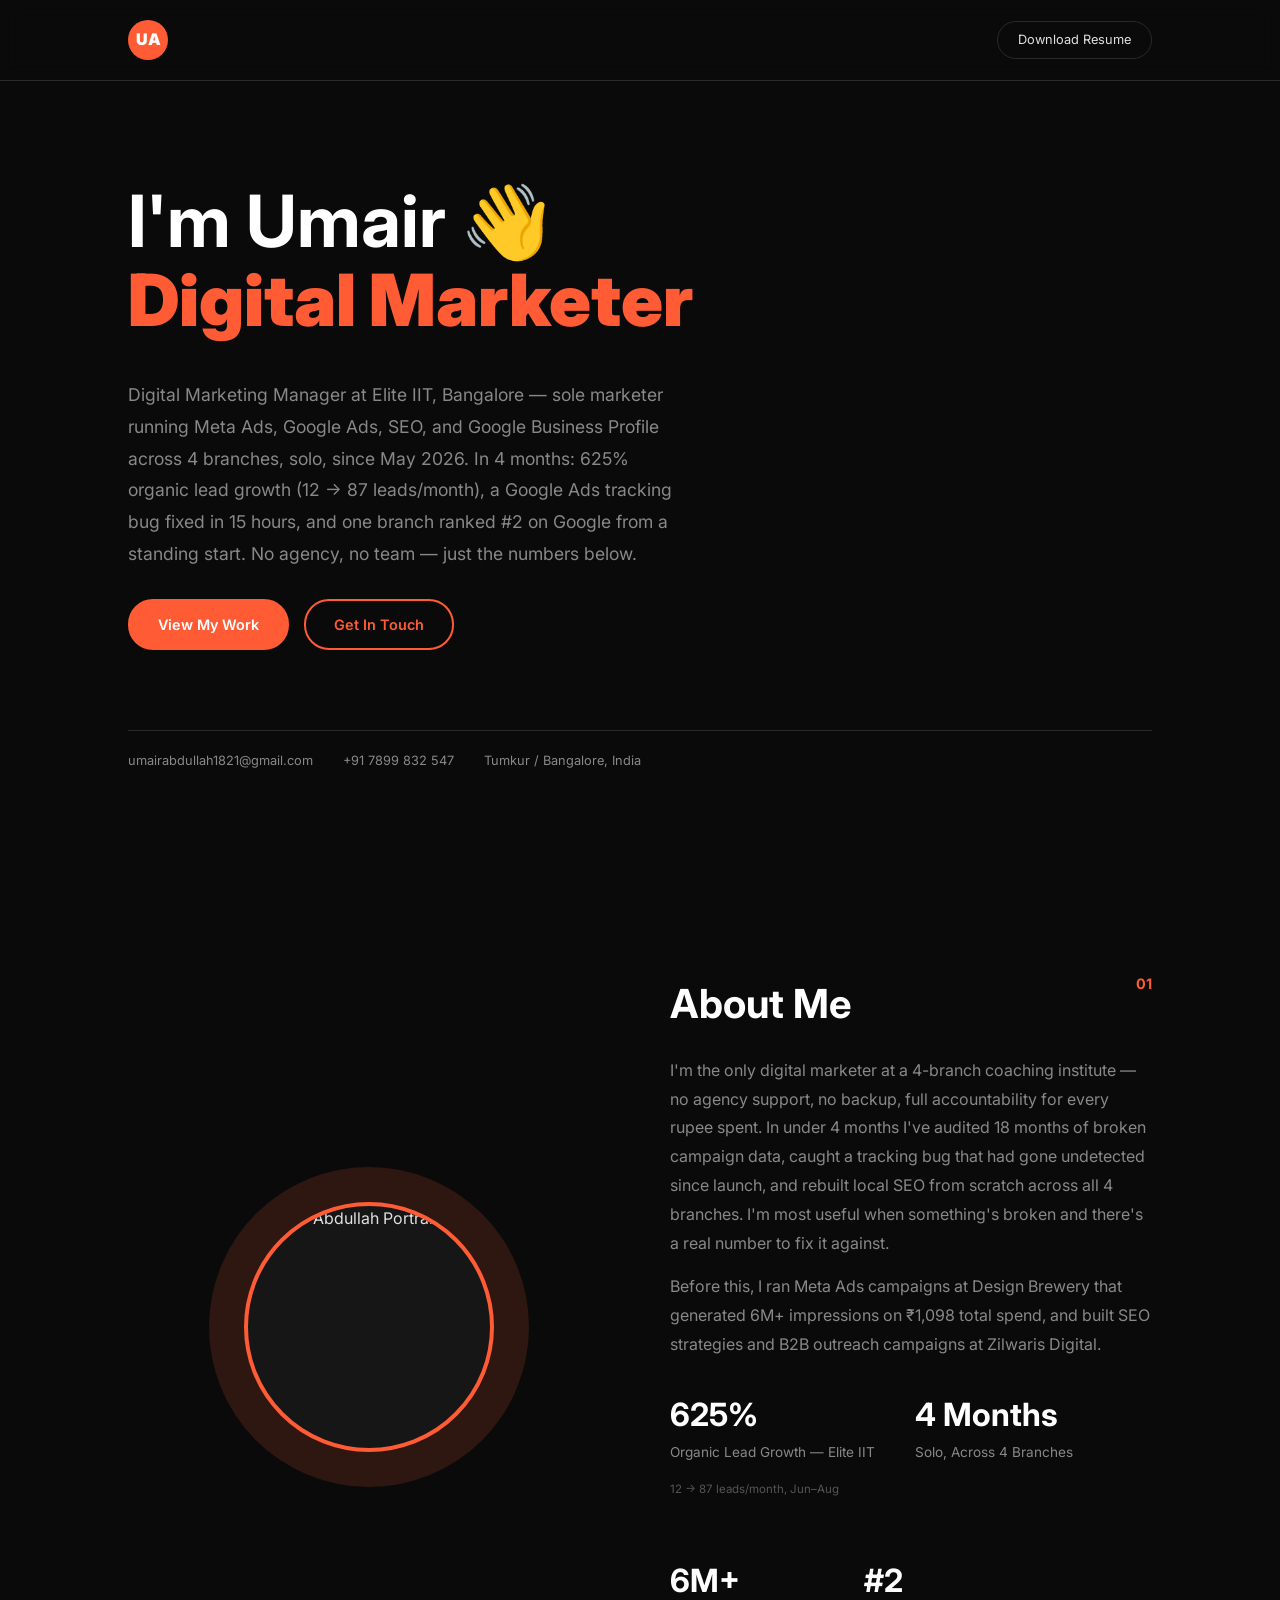
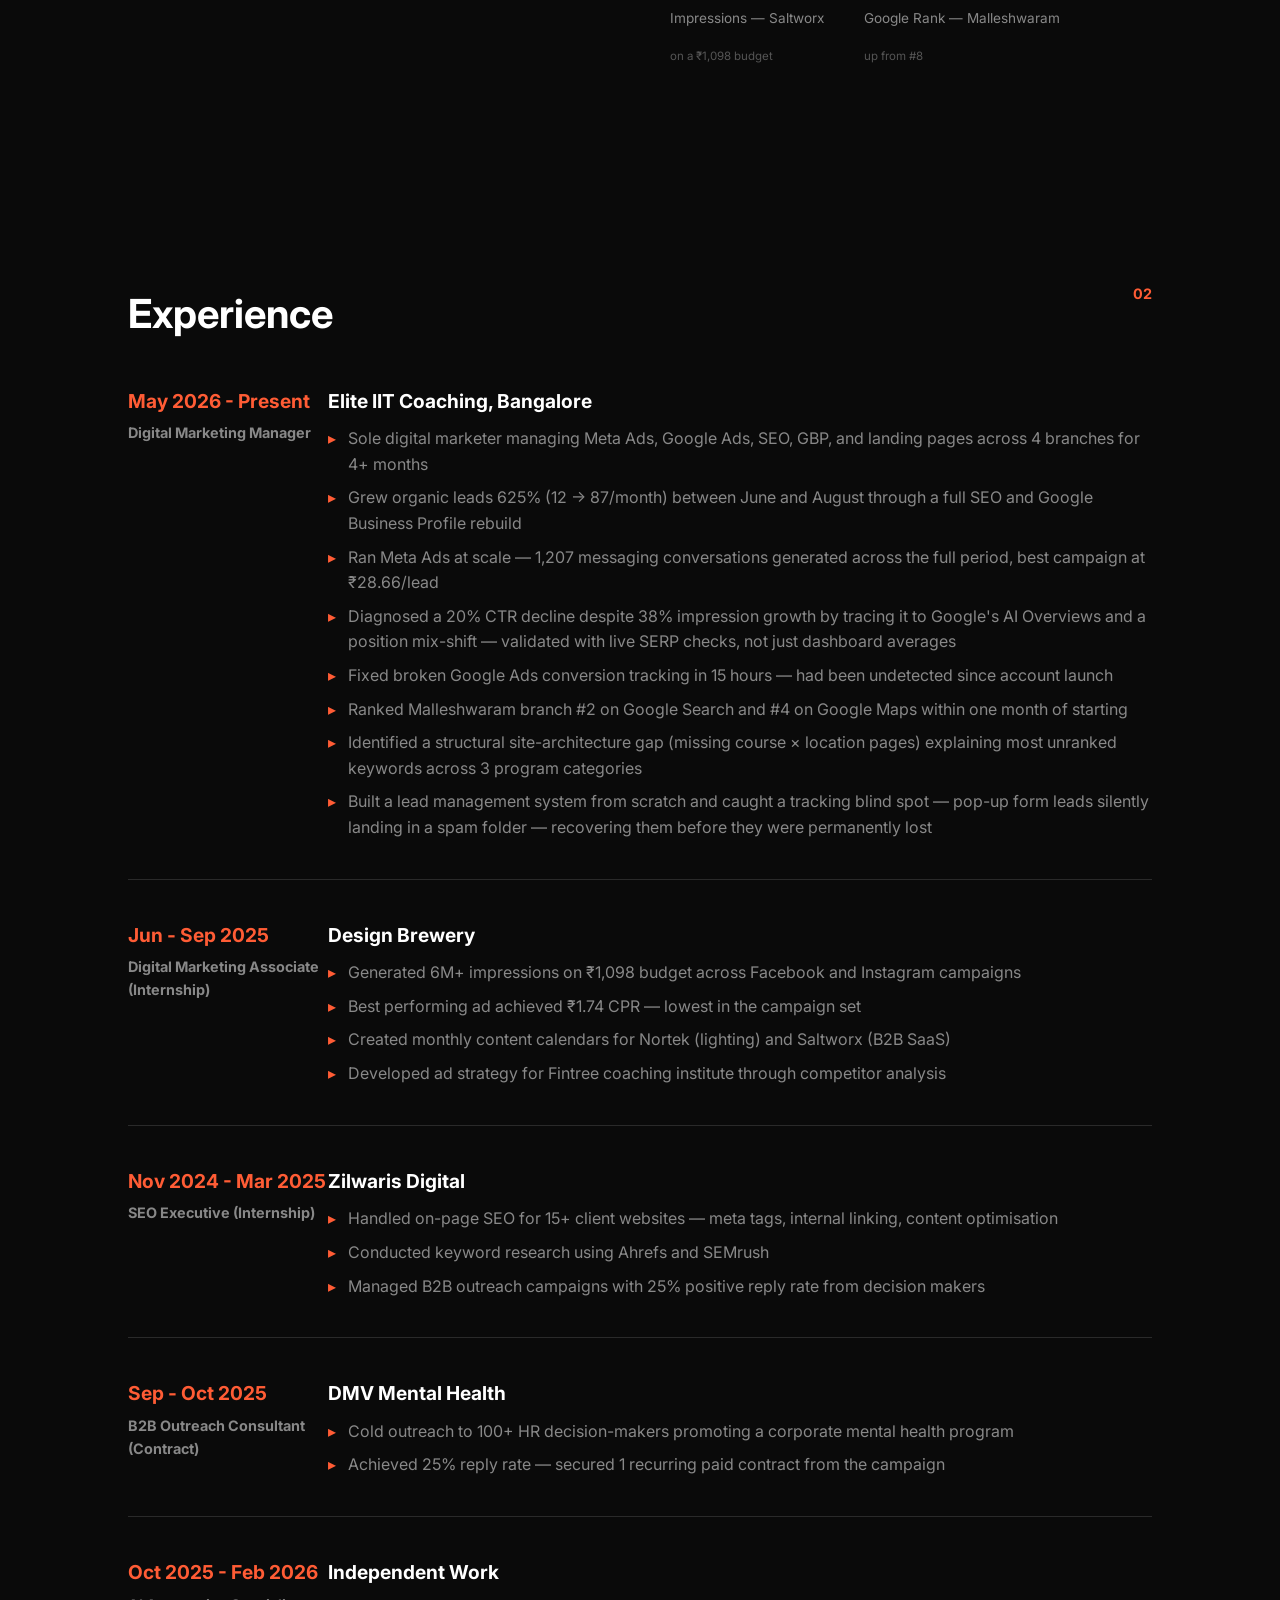
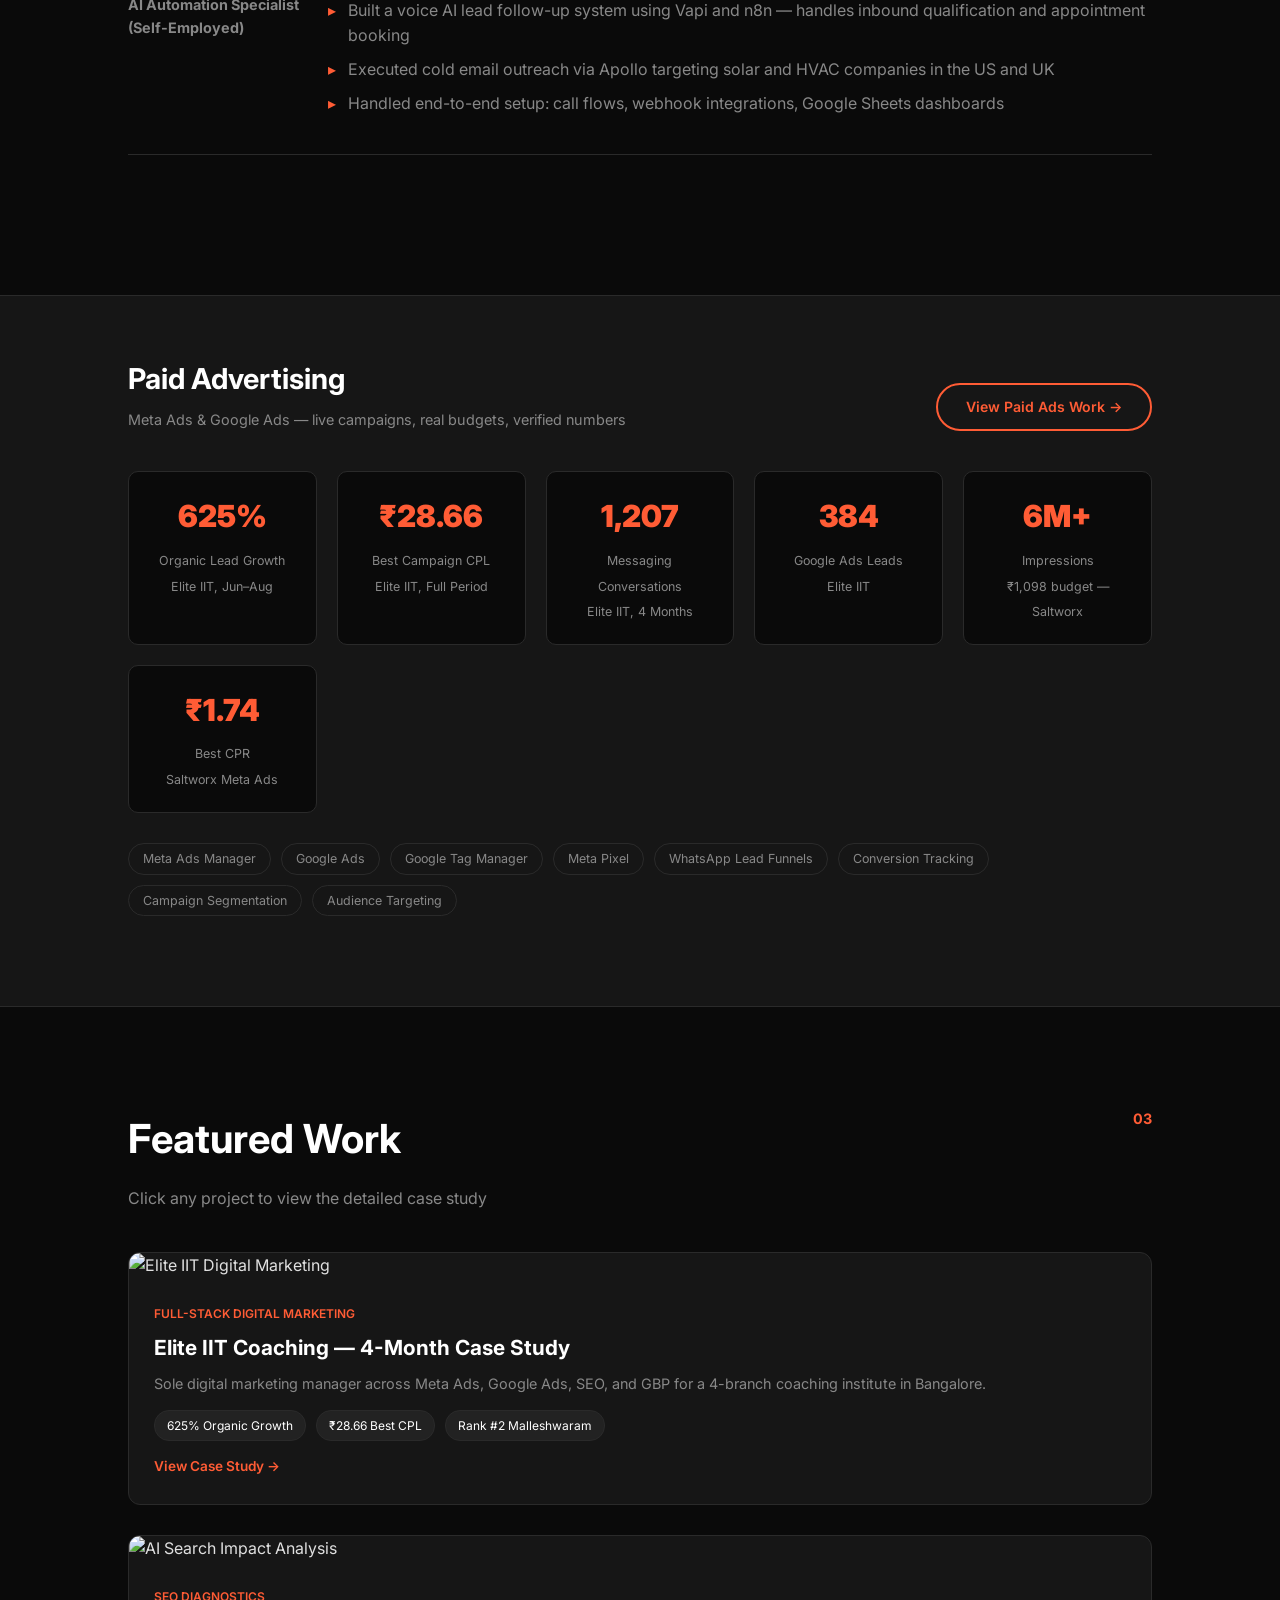
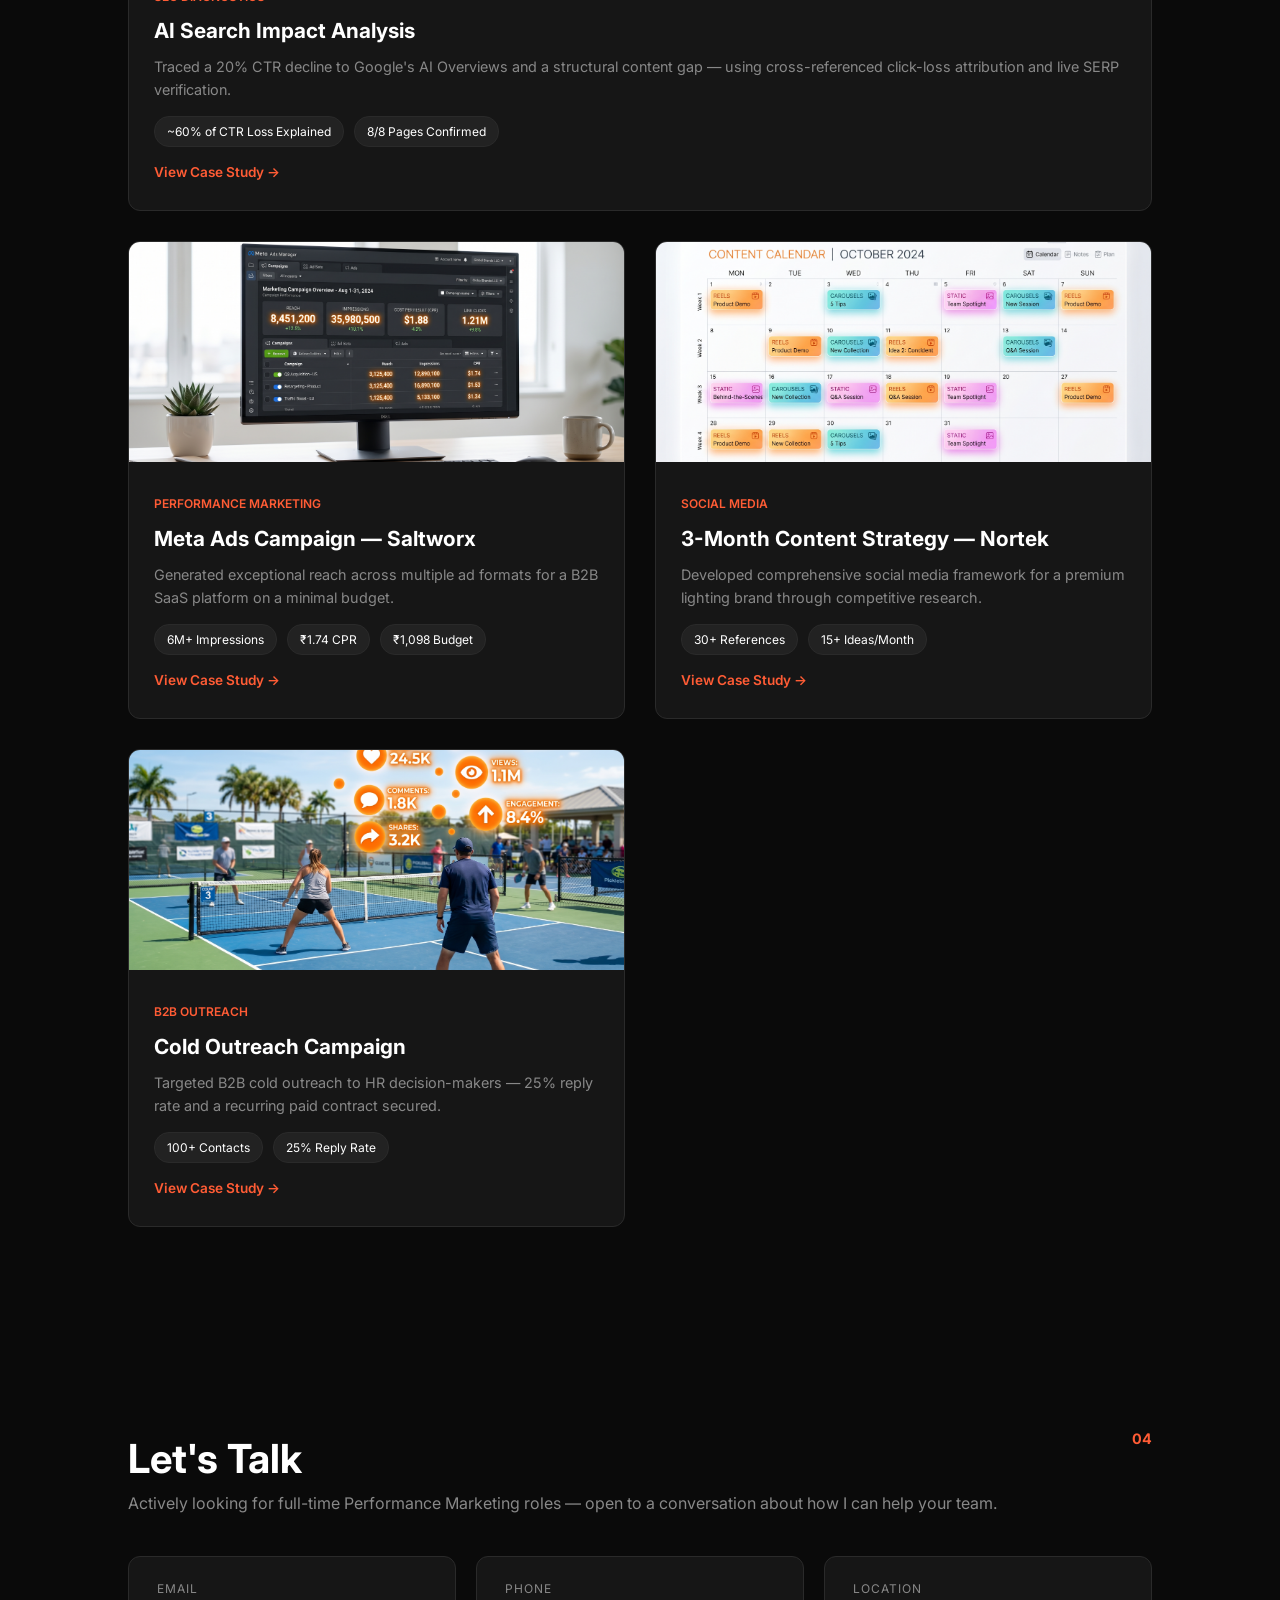
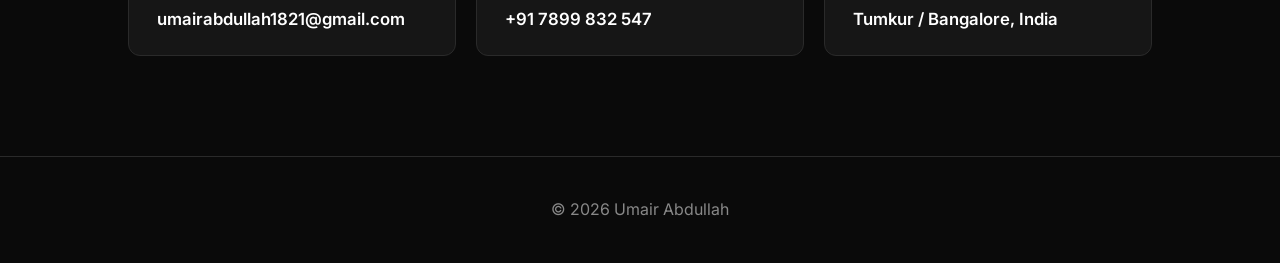
==== commit 0470557b: "Update fmt.Println to print 'Goodbye World'" ====
--- a/index.html
+++ b/index.html
@@ -100,7 +100,7 @@
             font-size: 1.1rem;
             color: var(--text-muted);
             margin: 20px 0 30px 0;
-            max-width: 500px;
+            max-width: 560px;
             line-height: 1.8;
         }
 
@@ -129,6 +129,7 @@
             border-top: 1px solid var(--border);
             padding-top: 20px;
             color: var(--text-muted);
+            flex-wrap: wrap;
         }
 
         /* About */
@@ -172,6 +173,7 @@
         .stats { display: flex; gap: 40px; margin-top: 30px; flex-wrap: wrap; }
         .stat-item h3 { font-size: 2rem; color: #FFF; }
         .stat-item p { font-size: 0.85rem; color: var(--text-muted); }
+        .stat-item .sub { font-size: 0.72rem; color: #555; margin-top: 2px; }
 
         /* Experience */
         .experience h2 { font-size: 2.5rem; margin-bottom: 40px; color: #FFF; }
@@ -284,6 +286,7 @@
             display: block;
         }
 
+        .work-card.featured { grid-column: span 2; }
         .work-card:hover { transform: translateY(-8px); box-shadow: 0 15px 40px rgba(0,0,0,0.5); border-color: var(--primary-orange); }
         .work-card img { width: 100%; height: 220px; object-fit: cover; transition: transform 0.3s; }
         .work-card:hover img { transform: scale(1.05); }
@@ -293,38 +296,41 @@
         .work-info p { color: var(--text-muted); font-size: 0.9rem; margin-bottom: 15px; }
         .work-metrics { display: flex; gap: 10px; flex-wrap: wrap; }
         .metric-tag { background: #222; padding: 5px 12px; border-radius: 15px; font-size: 0.75rem; color: #FFF; border: 1px solid var(--border); }
+        .metric-tag.muted { color: var(--text-muted); border-color: var(--border); background: transparent; }
         .view-case { color: var(--primary-orange); font-size: 0.85rem; font-weight: 600; margin-top: 15px; display: inline-block; }
 
-        /* Contact */
+        /* Contact (no form — direct info only) */
         .contact h2 { font-size: 2.5rem; color: #FFF; }
         .contact .subtitle { color: var(--text-muted); margin-bottom: 40px; }
-        .form-row { display: grid; grid-template-columns: 1fr 1fr; gap: 20px; }
-
-        input, textarea {
-            width: 100%; padding: 15px; margin-bottom: 20px;
-            background: transparent; border: none;
-            border-bottom: 1px solid var(--border);
-            outline: none; color: white; transition: 0.3s;
-        }
-
-        input:focus, textarea:focus { border-bottom-color: var(--primary-orange); }
-
-        .btn-submit {
-            background: var(--primary-orange);
-            border: none; color: white;
-            padding: 12px 40px; border-radius: 25px;
-            cursor: pointer; transition: 0.3s; font-weight: 600;
-        }
-
-        footer { text-align: center; padding: 40px 10%; border-top: 1px solid var(--border); color: var(--text-muted); }
+        .contact-direct {
+            display: flex;
+            flex-wrap: wrap;
+            gap: 20px;
+            margin-top: 20px;
+        }
+        .contact-card {
+            background: var(--card-bg);
+            border: 1px solid var(--border);
+            border-radius: 12px;
+            padding: 22px 28px;
+            flex: 1;
+            min-width: 220px;
+            transition: all 0.3s;
+        }
+        .contact-card:hover { border-color: var(--primary-orange); transform: translateY(-3px); }
+        .contact-card .label { font-size: 0.75rem; text-transform: uppercase; letter-spacing: 1px; color: var(--text-muted); margin-bottom: 8px; }
+        .contact-card a, .contact-card span.value { color: #FFF; font-size: 1.05rem; font-weight: 600; text-decoration: none; }
+        .contact-card a:hover { color: var(--primary-orange); }
+
+        footer.site-footer { text-align: center; padding: 40px 10%; border-top: 1px solid var(--border); color: var(--text-muted); }
 
         @media (max-width: 768px) {
             .hero { flex-direction: column-reverse; }
             .hero-content h1 { font-size: 3rem; }
             .about-grid, .work-grid { grid-template-columns: 1fr; }
+            .work-card.featured { grid-column: span 1; }
             .timeline-item { flex-direction: column; }
             .time-period { margin-bottom: 15px; width: 100%; }
-            .form-row { grid-template-columns: 1fr; }
             .ads-numbers { grid-template-columns: repeat(2, 1fr); }
         }
     </style>
@@ -339,7 +345,7 @@
     <header class="hero">
         <div class="hero-content">
             <h1>I'm Umair 👋<br><span class="highlight">Digital Marketer</span></h1>
-            <p>Digital Marketing Manager at Elite IIT, Bangalore. I run paid campaigns on Meta and Google, build SEO strategies, and manage local search — with real numbers to back it up.</p>
+            <p>Digital Marketing Manager at Elite IIT, Bangalore — sole marketer running Meta Ads, Google Ads, SEO, and Google Business Profile across 4 branches, solo, since May 2026. In 4 months: 625% organic lead growth (12 → 87 leads/month), a Google Ads tracking bug fixed in 15 hours, and one branch ranked #2 on Google from a standing start. No agency, no team — just the numbers below.</p>
 
             <div class="cta-buttons">
                 <a href="#work" class="btn btn-primary">View My Work</a>
@@ -360,18 +366,18 @@
             <div class="abstract-shape">
                 <div class="circle-orange"></div>
                 <div class="circle-black">
-                    <img src="umair 2.jpeg" alt="Umair Abdullah Portrait">
+                    <img src="umair-portrait.jpeg" alt="Umair Abdullah Portrait">
                 </div>
             </div>
             <div class="about-text">
                 <h2>About Me</h2>
-                <p>I'm a digital marketer who works with real budgets and real accountability. Currently managing all digital marketing for Elite IIT — a 4-branch coaching institute in Bangalore — across Meta Ads, Google Ads, SEO, GBP, and landing pages. Sole person responsible, no agency support, over 4+ months and counting.</p>
-                <p>Before this, I ran Meta Ads campaigns at Design Brewery that generated 6M+ impressions on ₹1,098 total spend, and built SEO strategies and B2B outreach campaigns at Zilwaris Digital. I'm most useful when there's a real problem to solve and a number to beat.</p>
+                <p>I'm the only digital marketer at a 4-branch coaching institute — no agency support, no backup, full accountability for every rupee spent. In under 4 months I've audited 18 months of broken campaign data, caught a tracking bug that had gone undetected since launch, and rebuilt local SEO from scratch across all 4 branches. I'm most useful when something's broken and there's a real number to fix it against.</p>
+                <p>Before this, I ran Meta Ads campaigns at Design Brewery that generated 6M+ impressions on ₹1,098 total spend, and built SEO strategies and B2B outreach campaigns at Zilwaris Digital.</p>
                 <div class="stats">
-                    <div class="stat-item"><h3>625%</h3><p>Organic Lead Growth — Elite IIT</p></div>
+                    <div class="stat-item"><h3>625%</h3><p>Organic Lead Growth — Elite IIT</p><p class="sub">12 → 87 leads/month, Jun–Aug</p></div>
                     <div class="stat-item"><h3>4 Months</h3><p>Solo, Across 4 Branches</p></div>
-                    <div class="stat-item"><h3>6M+</h3><p>Impressions — Saltworx</p></div>
-                    <div class="stat-item"><h3>#2</h3><p>Google Rank — Malleshwaram</p></div>
+                    <div class="stat-item"><h3>6M+</h3><p>Impressions — Saltworx</p><p class="sub">on a ₹1,098 budget</p></div>
+                    <div class="stat-item"><h3>#2</h3><p>Google Rank — Malleshwaram</p><p class="sub">up from #8</p></div>
                 </div>
             </div>
         </div>
@@ -506,8 +512,8 @@
 
         <div class="work-grid">
 
-            <a href="eliteiit.html" class="work-card">
-                <img src="https://images.unsplash.com/photo-1522202176988-66273c2fd55f?auto=format&fit=crop&w=800&q=80" alt="Elite IIT Digital Marketing">
+            <a href="eliteiit.html" class="work-card featured">
+                <img src="images/eliteiit-meta-results.jpg" alt="Elite IIT Digital Marketing">
                 <div class="work-info">
                     <div class="work-category">Full-Stack Digital Marketing</div>
                     <h4>Elite IIT Coaching — 4-Month Case Study</h4>
@@ -521,8 +527,8 @@
                 </div>
             </a>
 
-            <a href="ai-search-impact.html" class="work-card">
-                <img src="https://images.unsplash.com/photo-1551288049-bebda4e38f71?auto=format&fit=crop&w=800&q=80" alt="AI Search Impact Analysis">
+            <a href="ai-search-impact.html" class="work-card featured">
+                <img src="images/eliteiit-search-console.jpg" alt="AI Search Impact Analysis">
                 <div class="work-info">
                     <div class="work-category">SEO Diagnostics</div>
                     <h4>AI Search Impact Analysis</h4>
@@ -581,20 +587,28 @@
         </div>
     </section>
 
-    <footer id="contact" class="contact section-padding">
+    <section id="contact" class="contact section-padding">
         <div class="section-label">04</div>
-        <h2>Let's Work Together</h2>
-        <p class="subtitle">Open to full-time opportunities, freelance projects, and collaborations</p>
-        <form id="contact-form">
-            <div class="form-row" style="display: grid; grid-template-columns: 1fr 1fr; gap: 20px;">
-                <input type="text" placeholder="Name *" required>
-                <input type="tel" placeholder="Phone *" required>
-            </div>
-            <input type="email" placeholder="Email *" required>
-            <textarea placeholder="Message *" required></textarea>
-            <button type="submit" class="btn-submit">Send Message</button>
-        </form>
-        <p style="margin-top: 60px; color: var(--text-muted);">© 2026 Umair Abdullah · Designed & built with passion</p>
+        <h2>Let's Talk</h2>
+        <p class="subtitle">Actively looking for full-time Performance Marketing roles — open to a conversation about how I can help your team.</p>
+        <div class="contact-direct">
+            <div class="contact-card">
+                <div class="label">Email</div>
+                <a href="mailto:umairabdullah1821@gmail.com">umairabdullah1821@gmail.com</a>
+            </div>
+            <div class="contact-card">
+                <div class="label">Phone</div>
+                <a href="tel:+917899832547">+91 7899 832 547</a>
+            </div>
+            <div class="contact-card">
+                <div class="label">Location</div>
+                <span class="value">Tumkur / Bangalore, India</span>
+            </div>
+        </div>
+    </section>
+
+    <footer class="site-footer">
+        <p>© 2026 Umair Abdullah</p>
     </footer>
 
 </body>
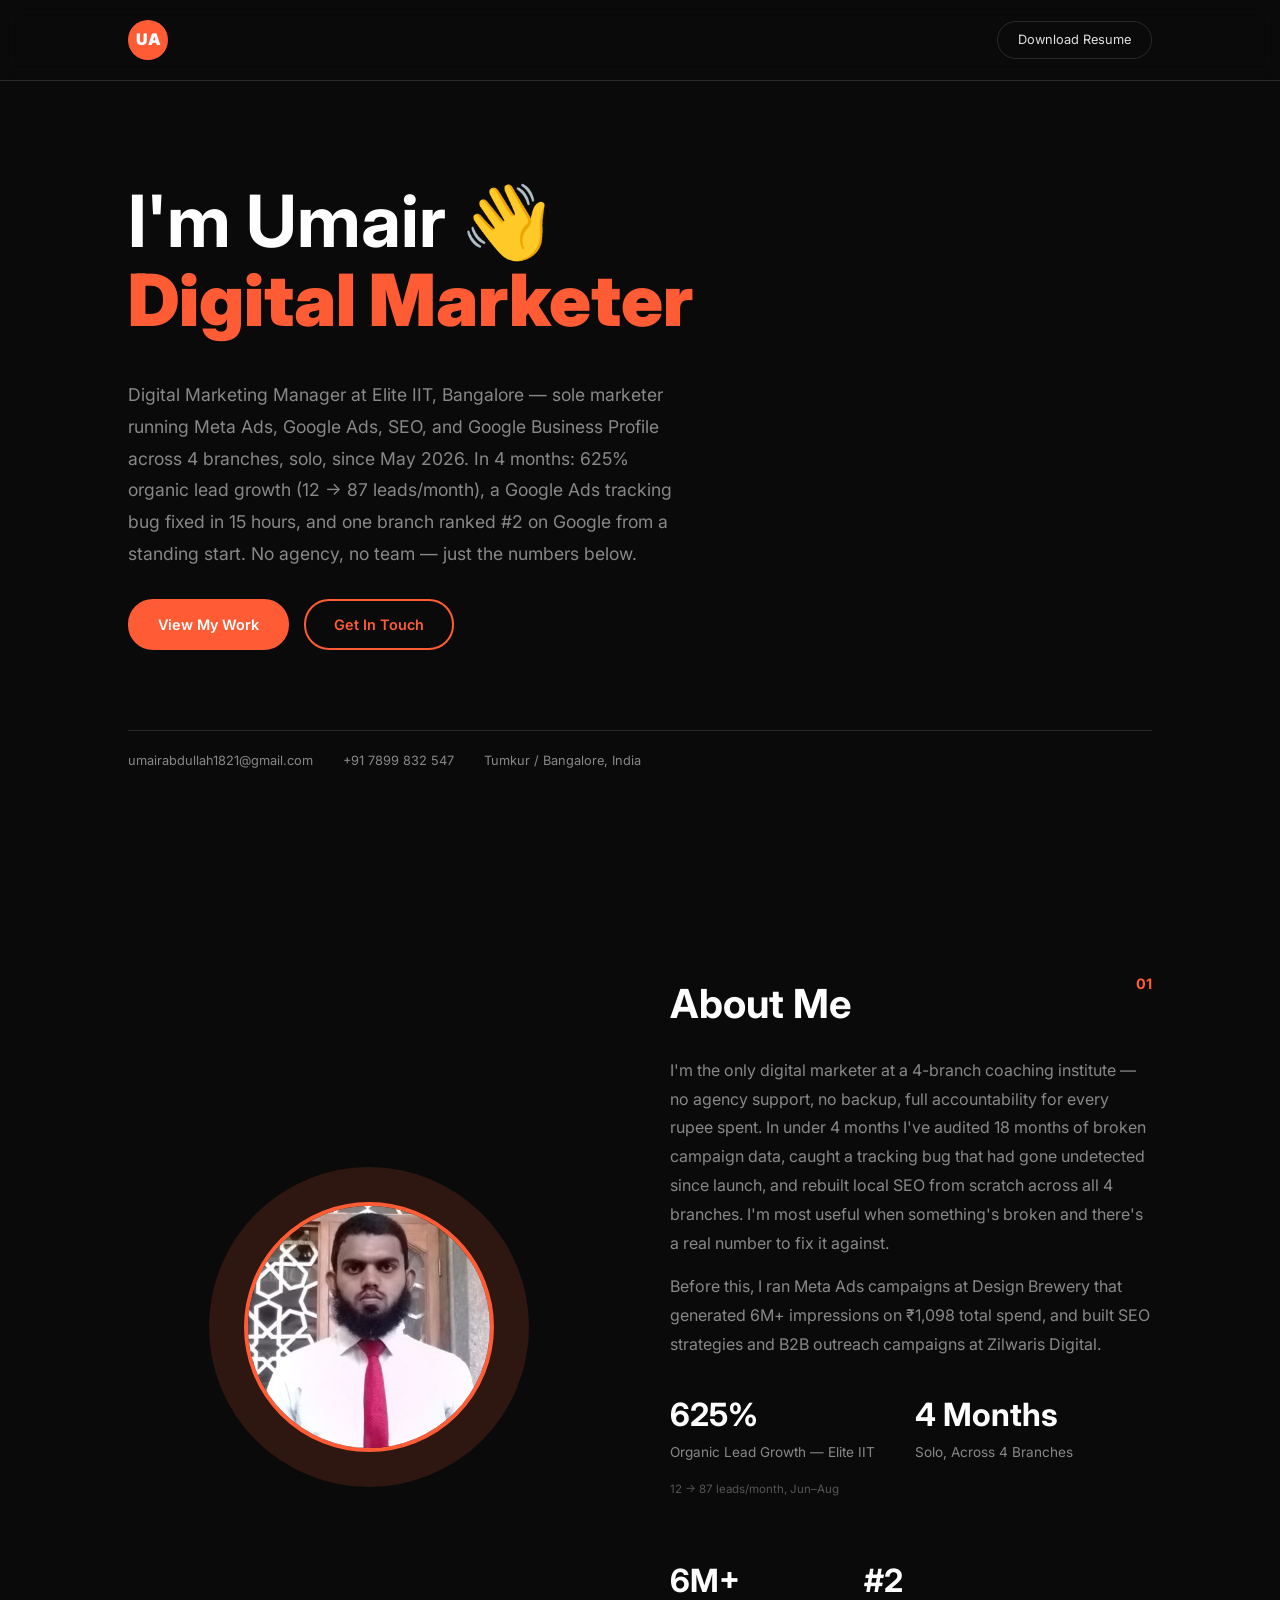
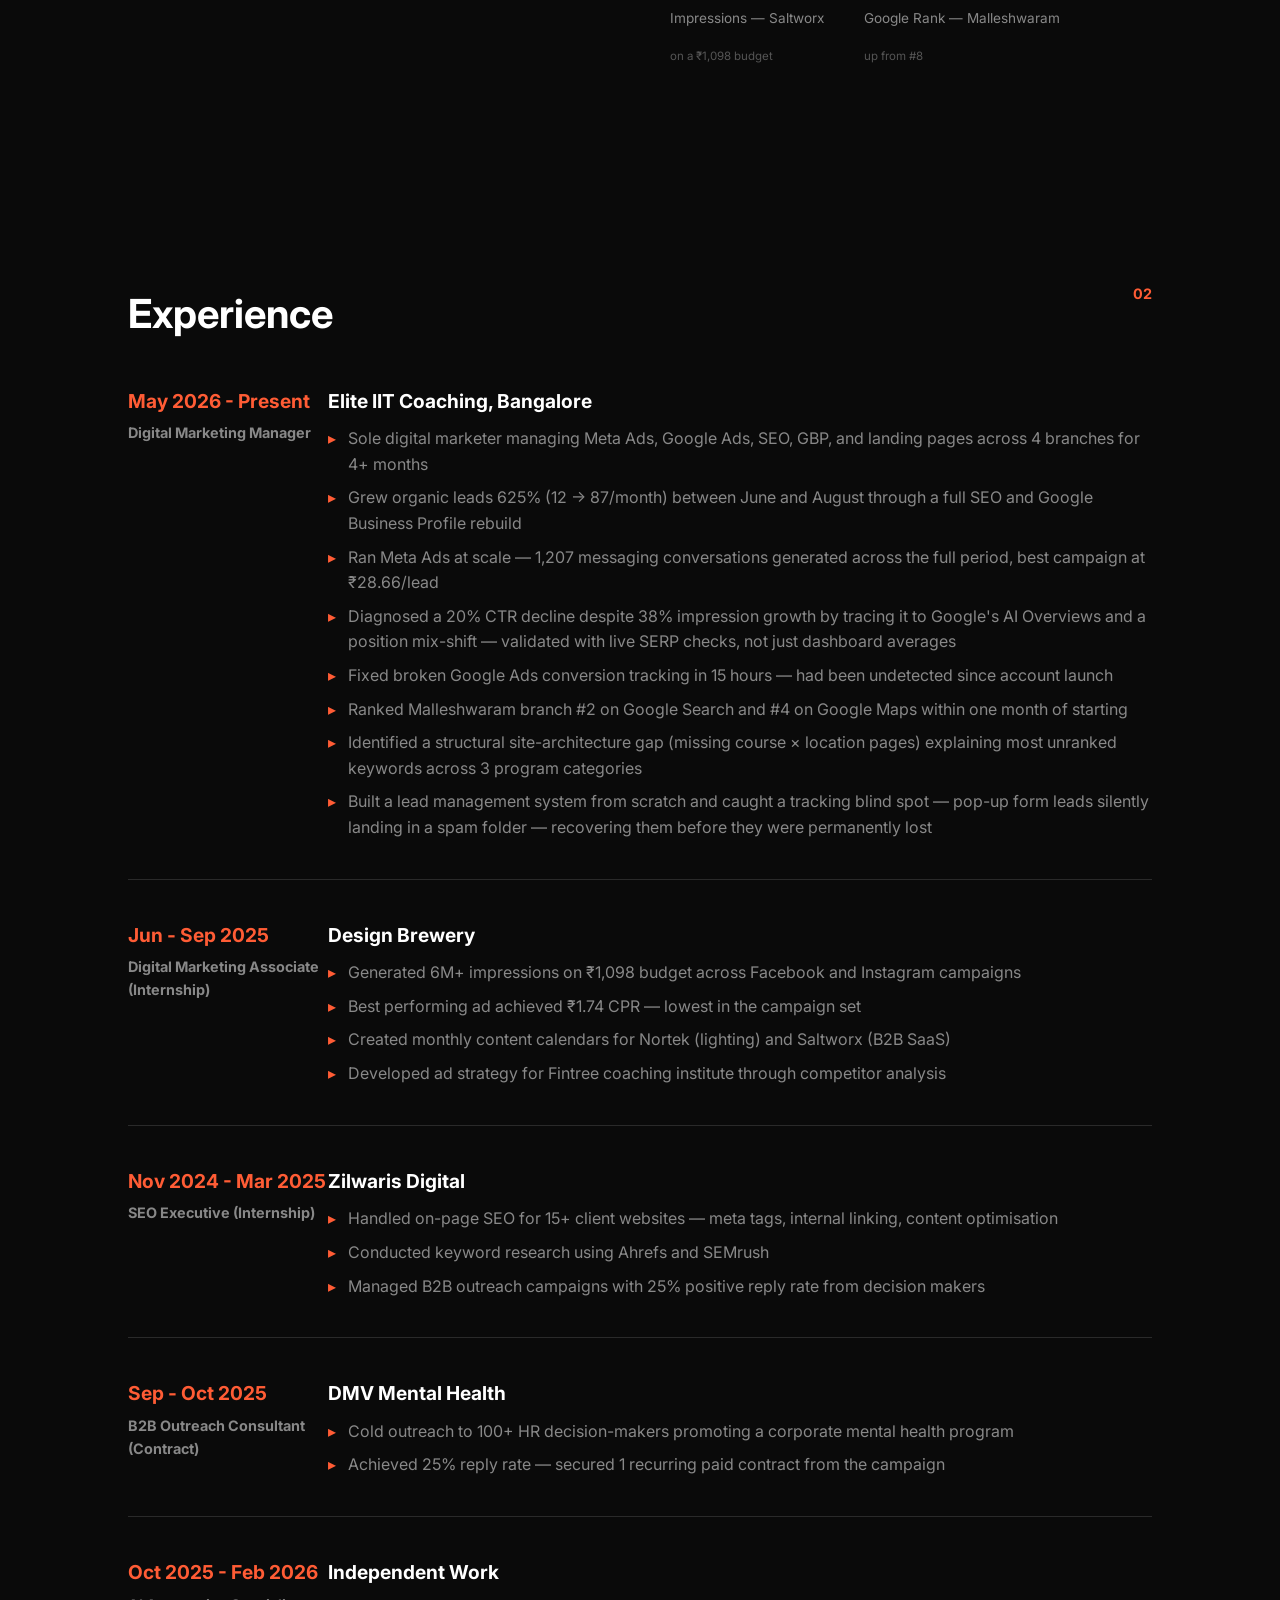
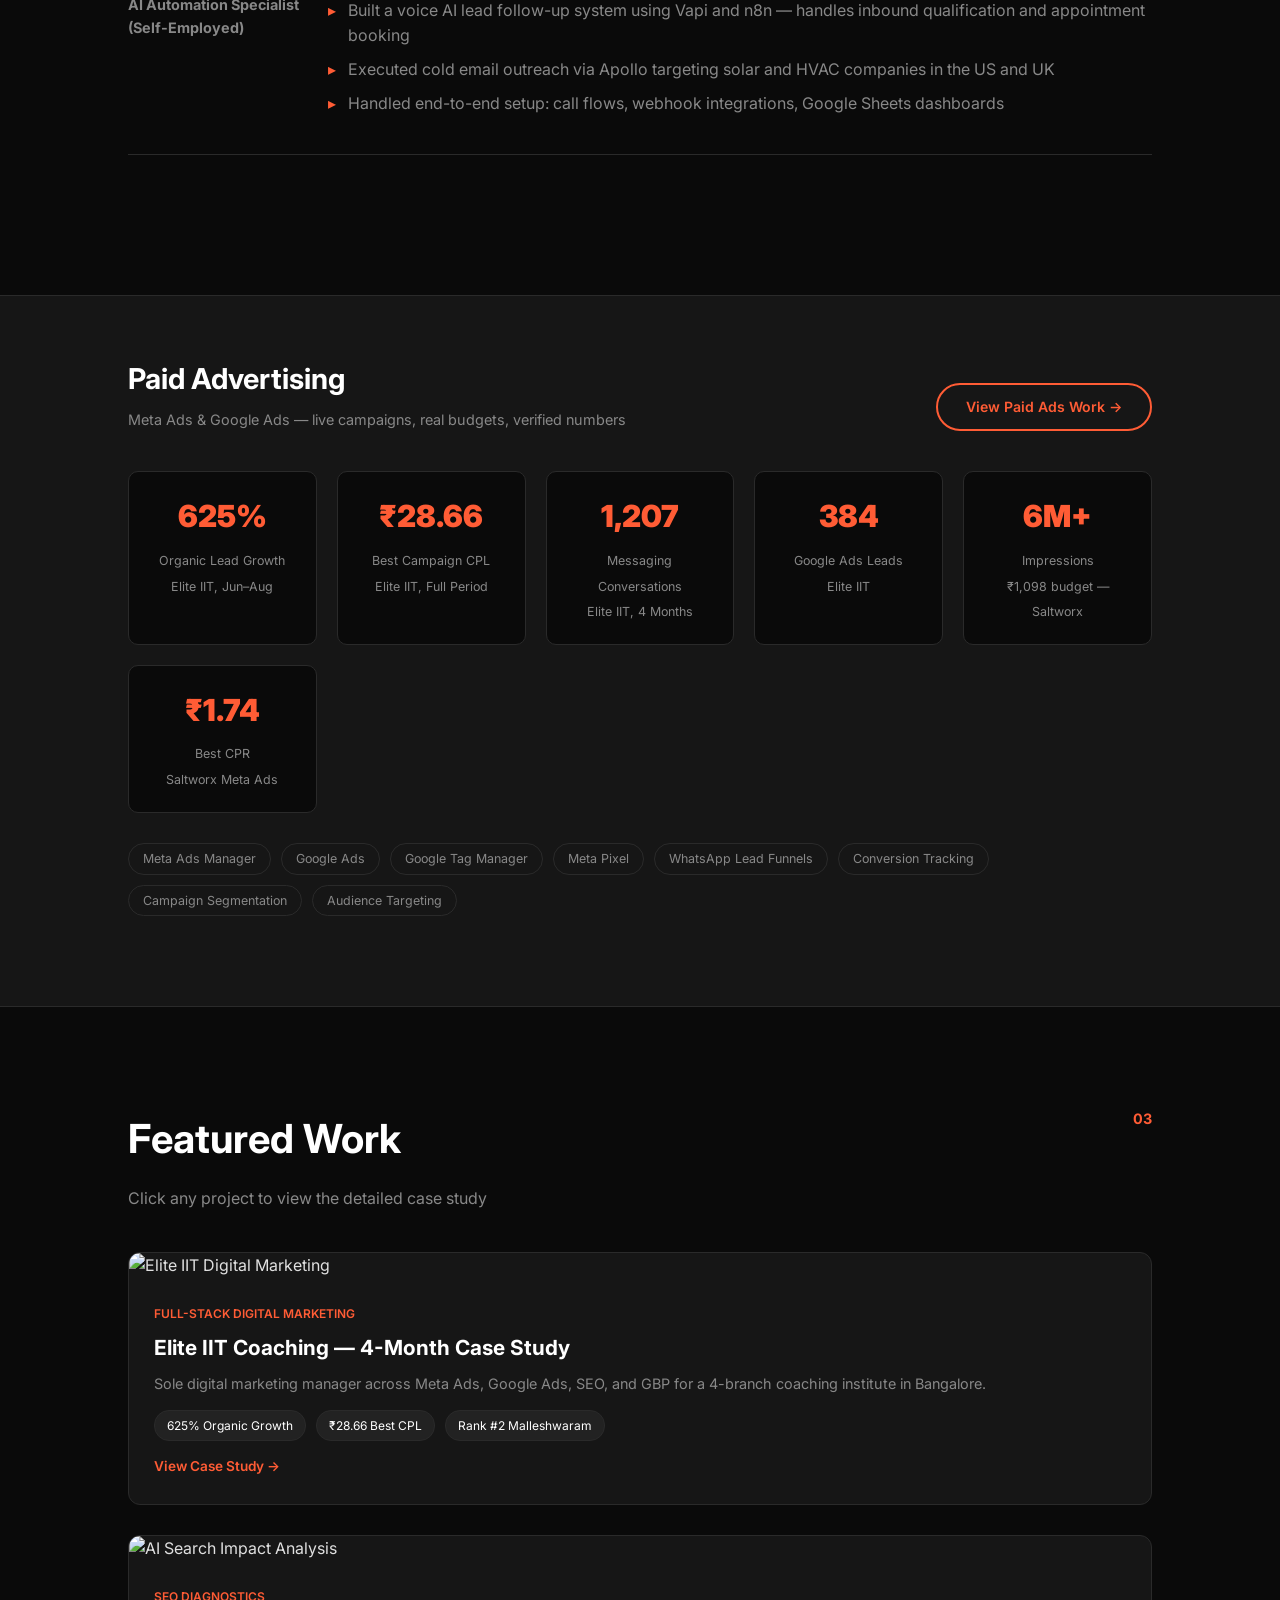
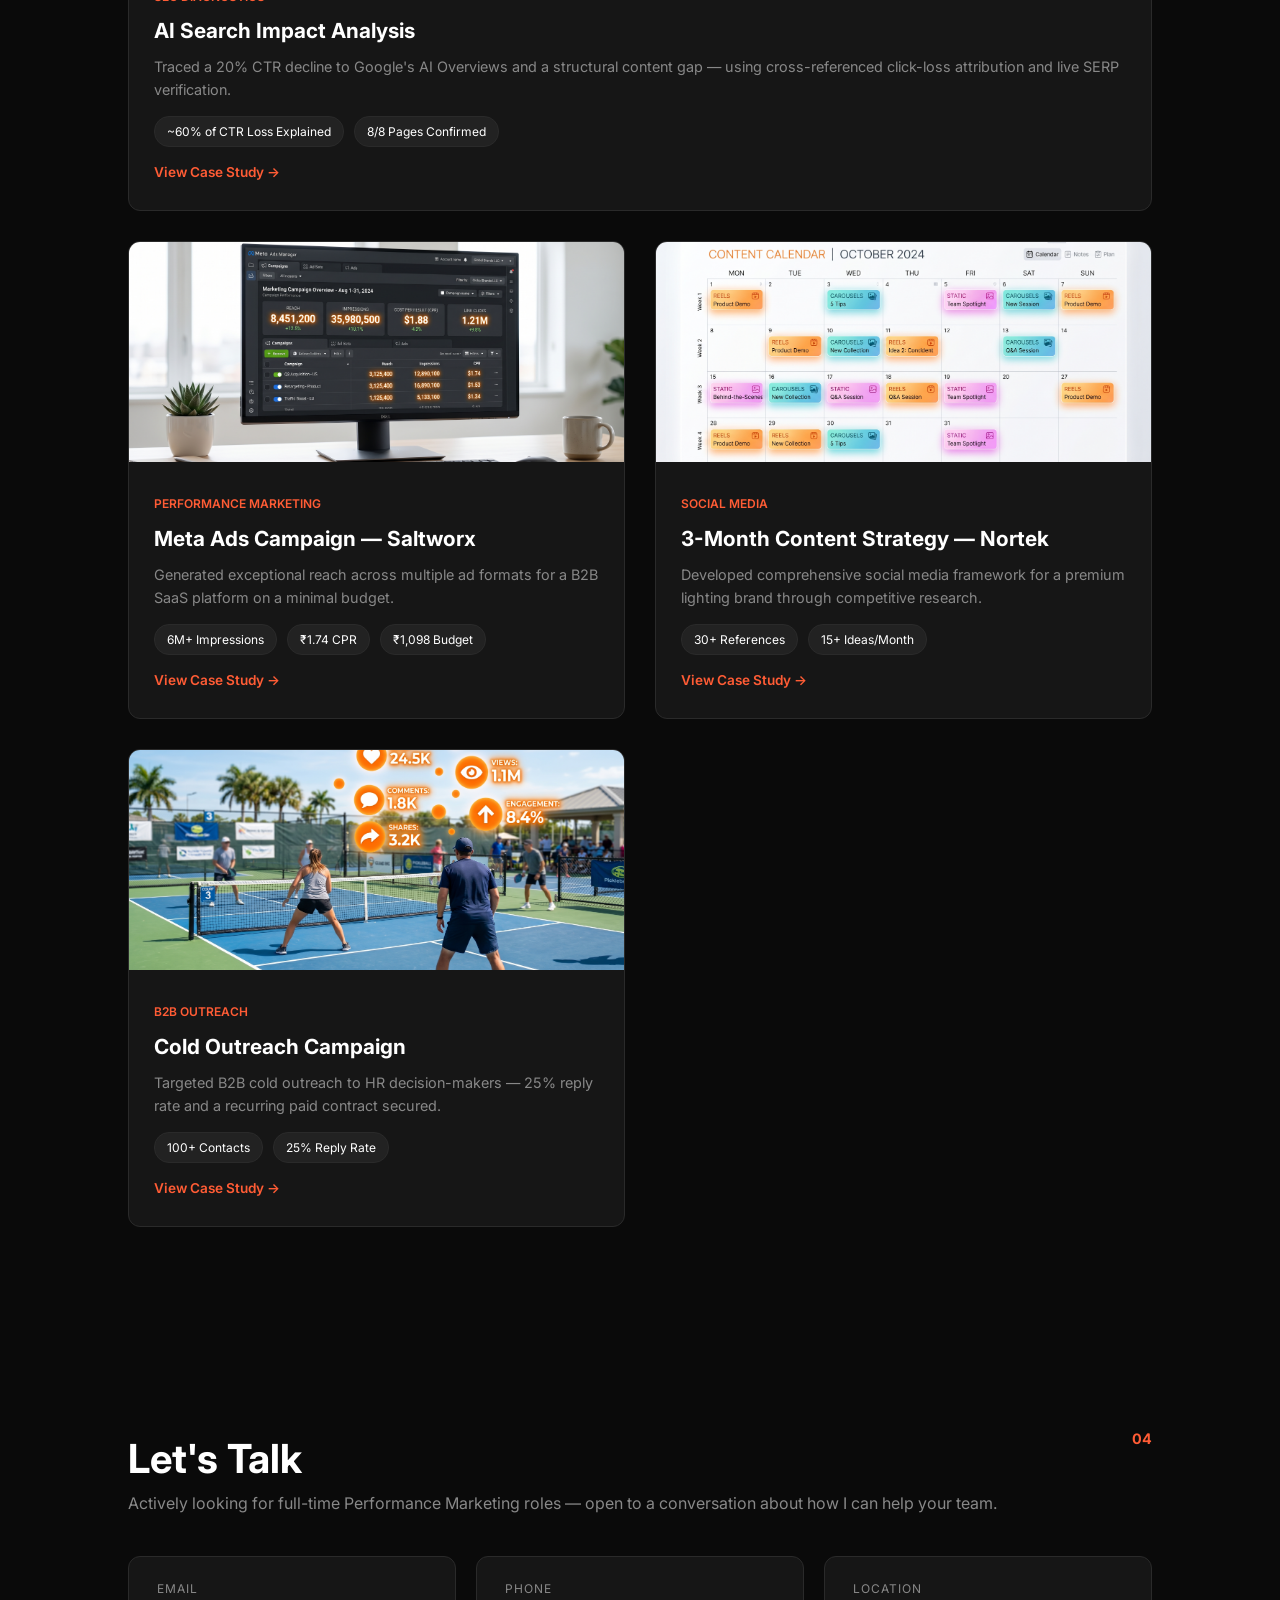
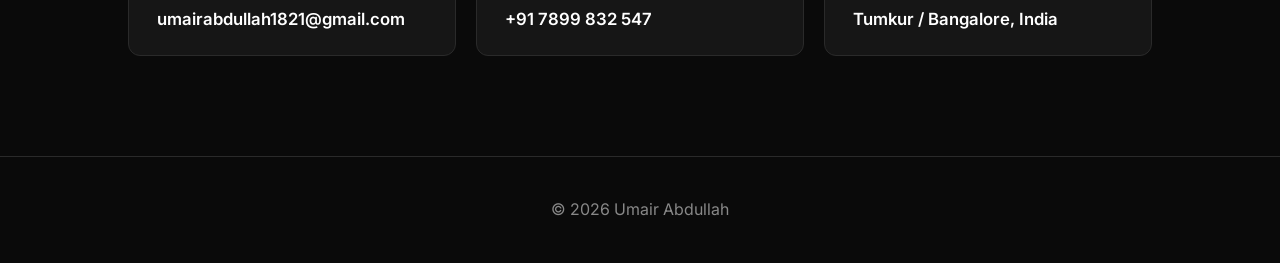
==== commit 79392fd0: "Update index.html" ====
--- a/index.html
+++ b/index.html
@@ -366,7 +366,7 @@
             <div class="abstract-shape">
                 <div class="circle-orange"></div>
                 <div class="circle-black">
-                    <img src="umair-portrait.jpeg" alt="Umair Abdullah Portrait">
+                    <img src="umair 2.jpeg" alt="Umair Abdullah Portrait">
                 </div>
             </div>
             <div class="about-text">
@@ -513,7 +513,7 @@
         <div class="work-grid">
 
             <a href="eliteiit.html" class="work-card featured">
-                <img src="images/eliteiit-meta-results.jpg" alt="Elite IIT Digital Marketing">
+                <img src="https://images.unsplash.com/photo-1522202176988-66273c2fd55f?auto=format&fit=crop&w=800&q=80" alt="Elite IIT Digital Marketing">
                 <div class="work-info">
                     <div class="work-category">Full-Stack Digital Marketing</div>
                     <h4>Elite IIT Coaching — 4-Month Case Study</h4>
@@ -528,7 +528,7 @@
             </a>
 
             <a href="ai-search-impact.html" class="work-card featured">
-                <img src="images/eliteiit-search-console.jpg" alt="AI Search Impact Analysis">
+                <img src="https://images.unsplash.com/photo-1551288049-bebda4e38f71?auto=format&fit=crop&w=800&q=80" alt="AI Search Impact Analysis">
                 <div class="work-info">
                     <div class="work-category">SEO Diagnostics</div>
                     <h4>AI Search Impact Analysis</h4>
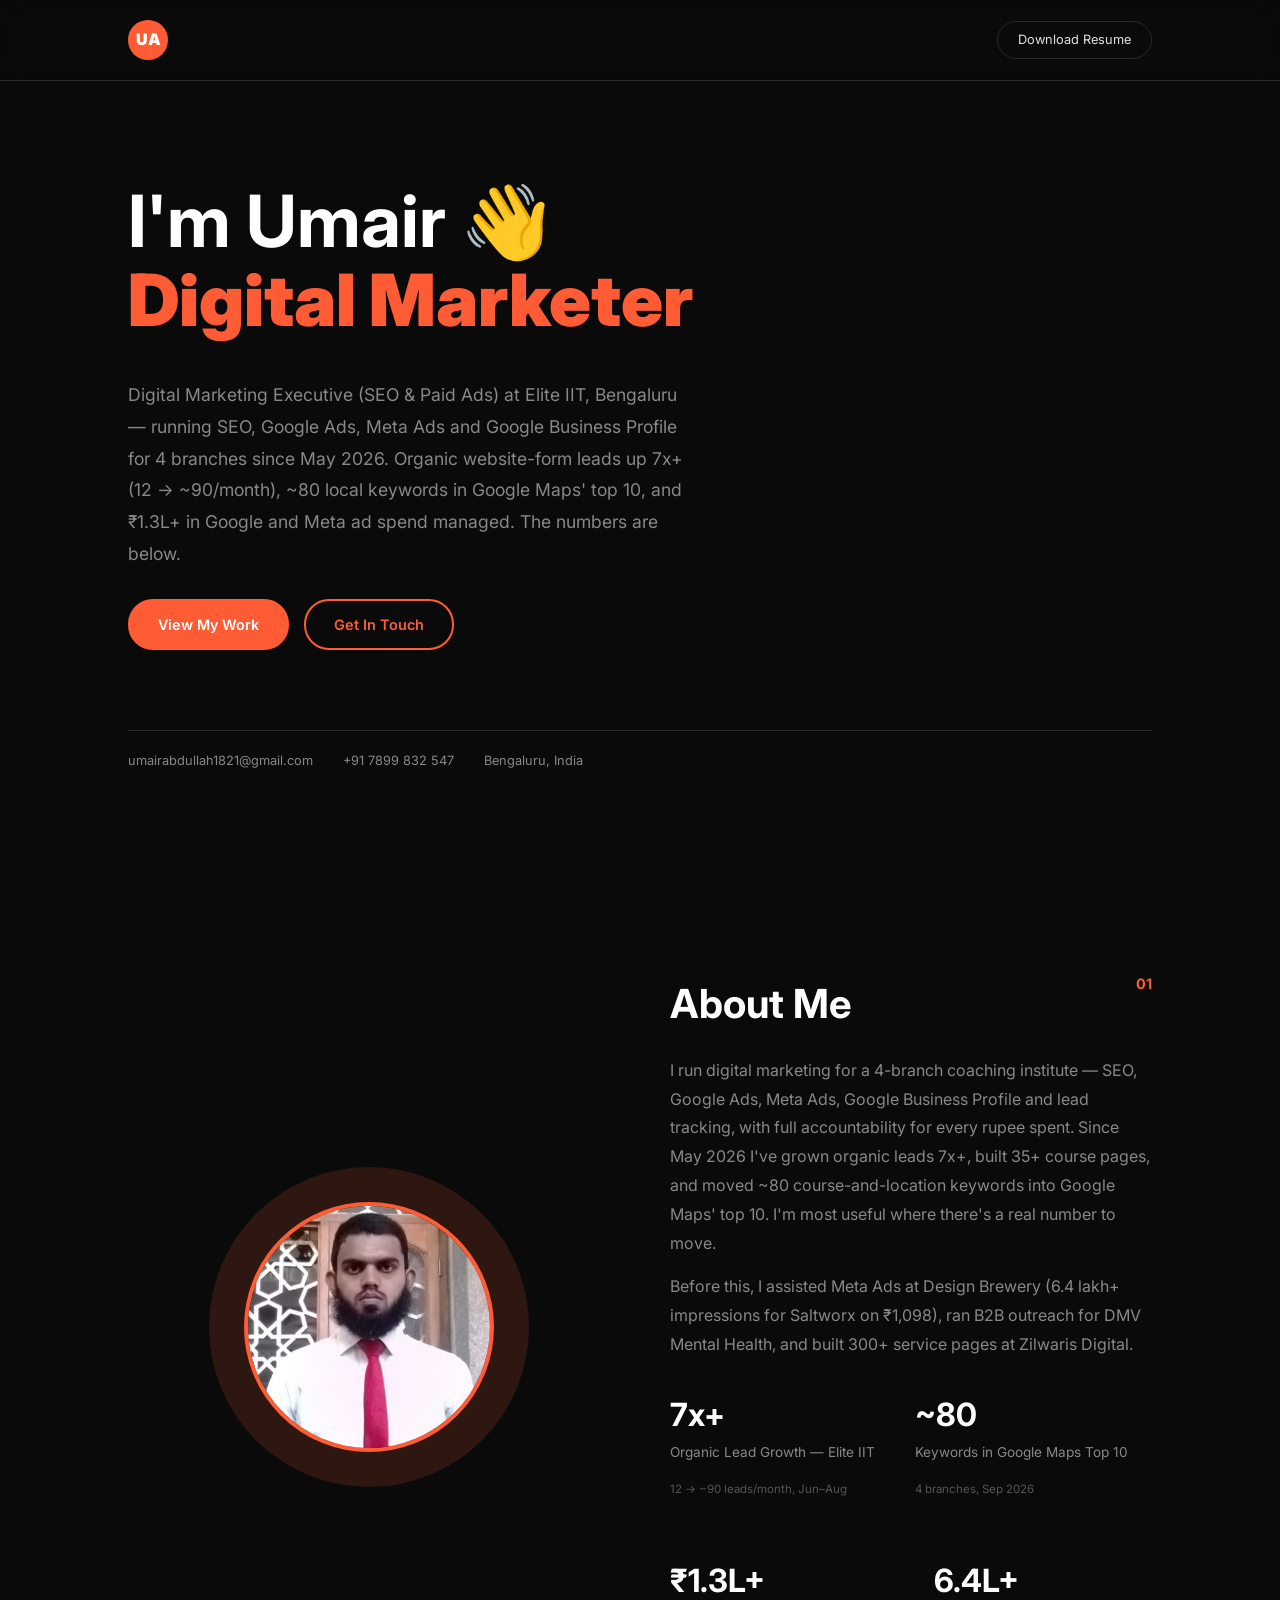
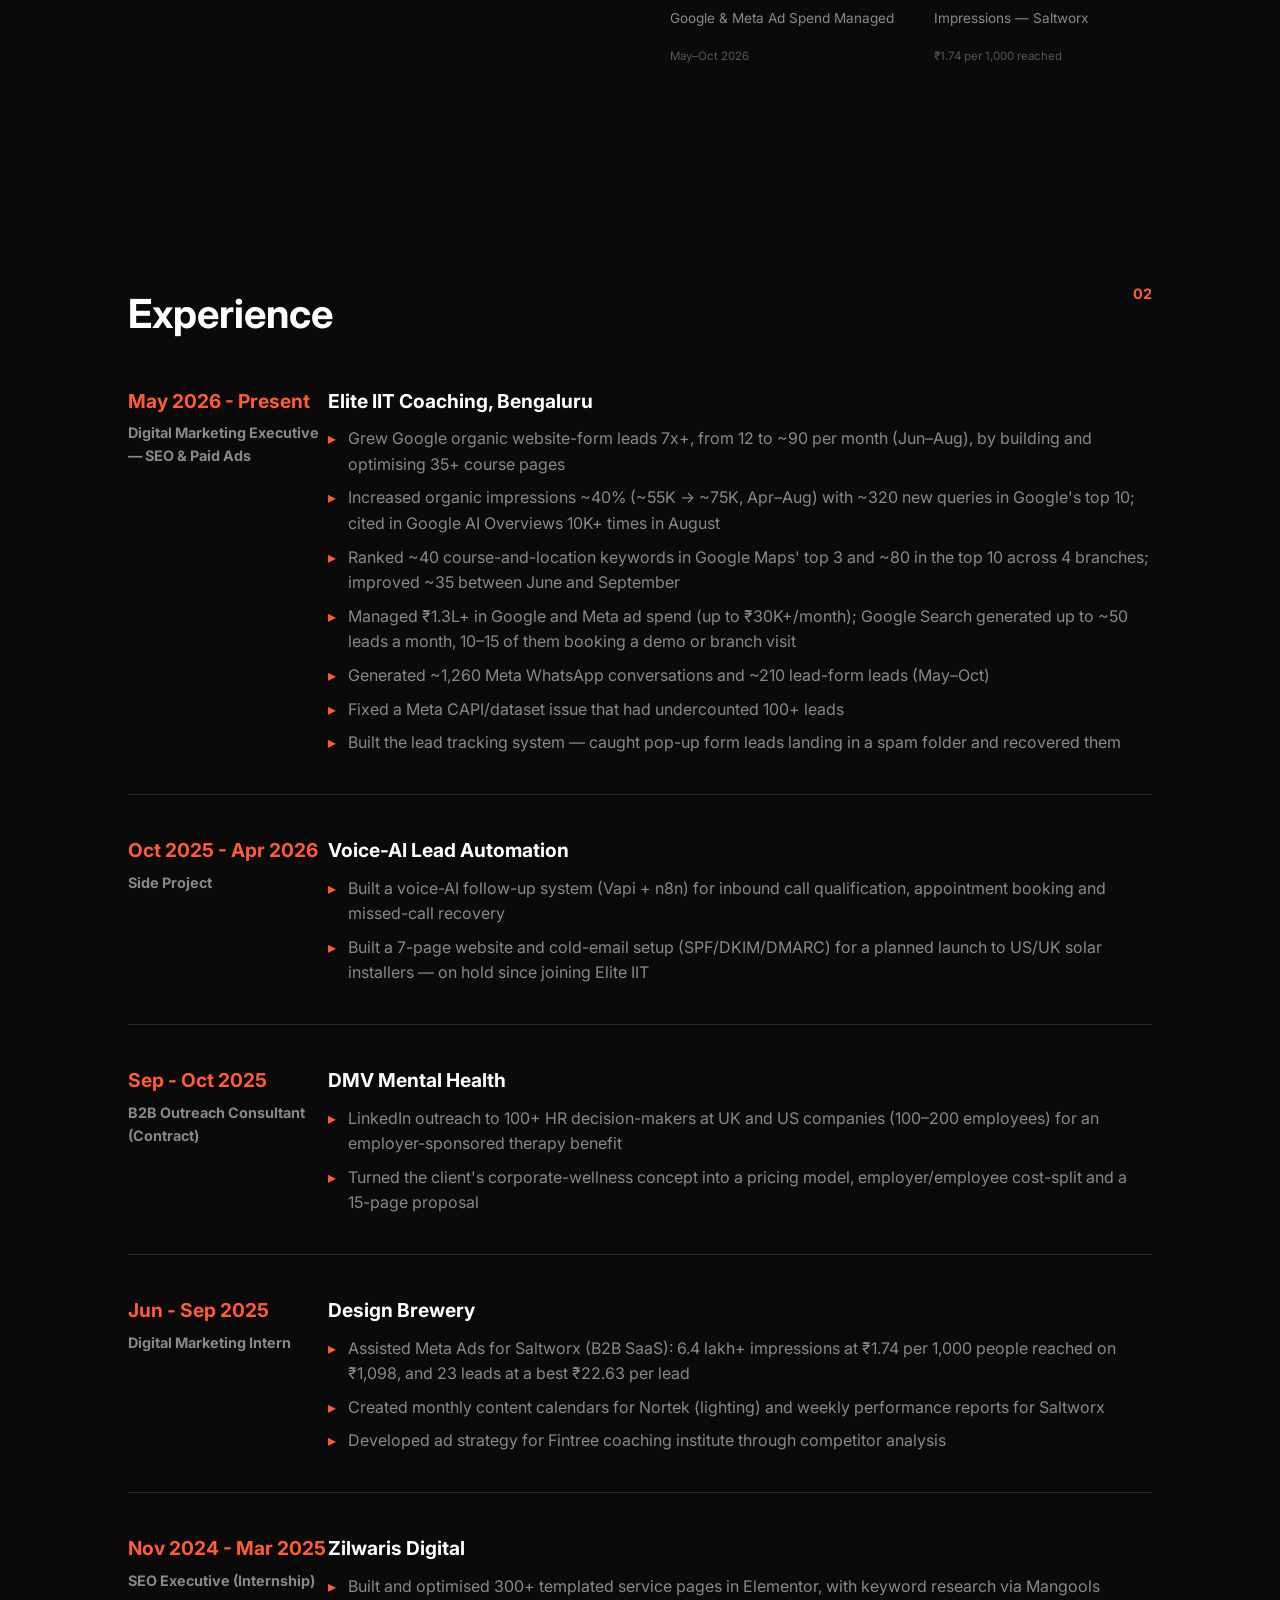
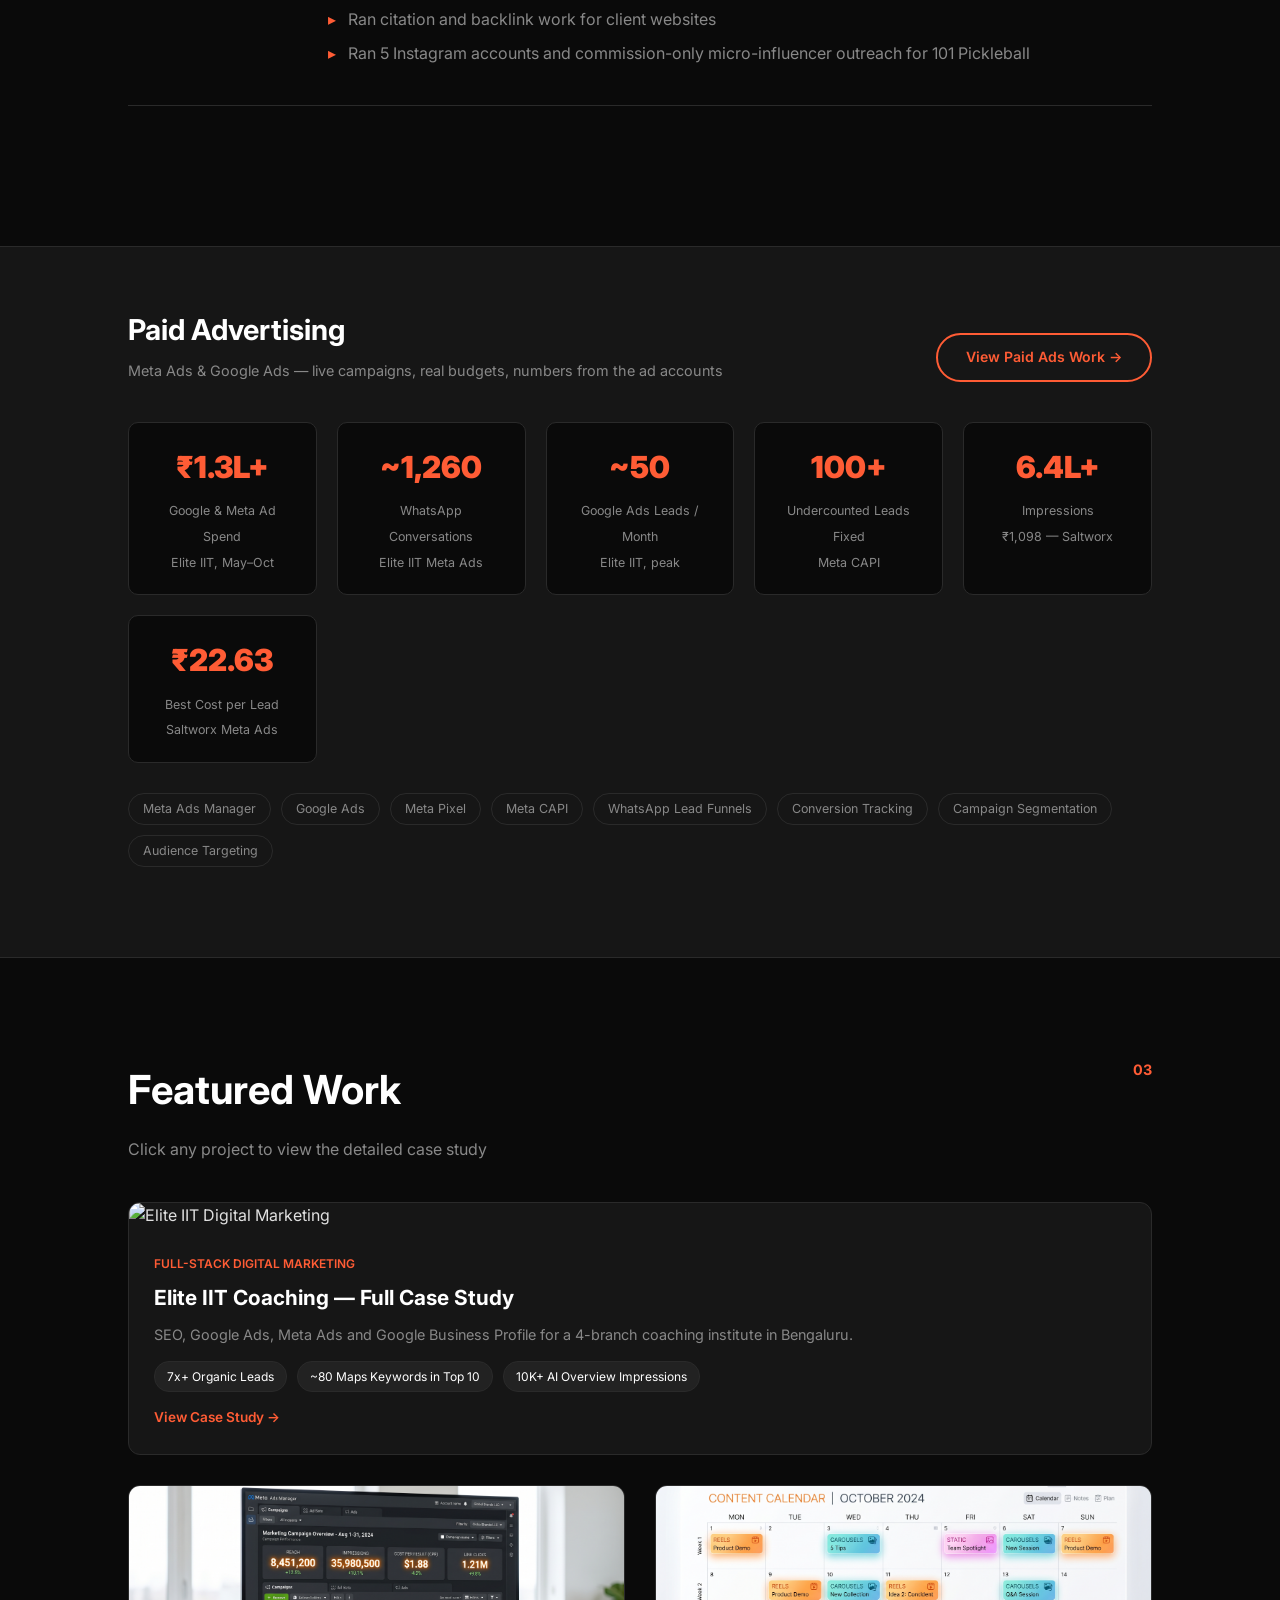
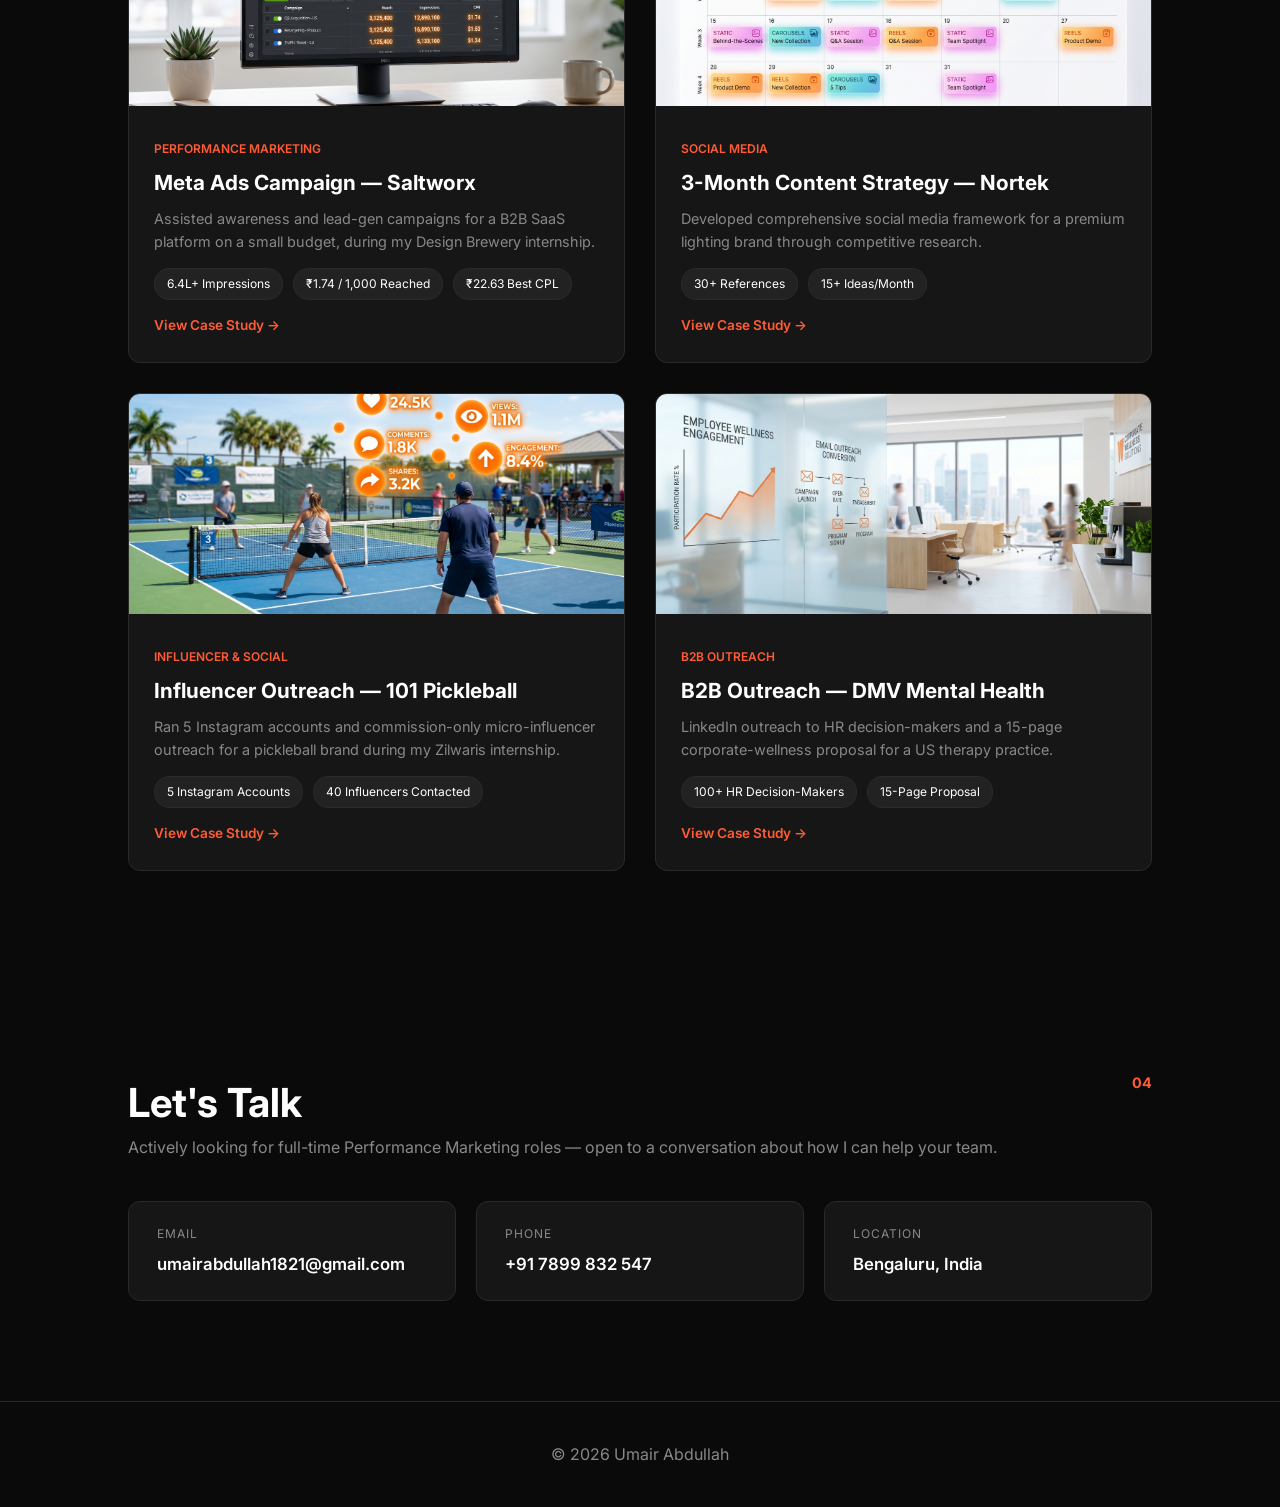
==== commit 86f81b12: "Update print statement from 'Hello' to 'Goodbye'" ====
--- a/index.html
+++ b/index.html
@@ -3,7 +3,7 @@
 <head>
     <meta charset="UTF-8">
     <meta name="viewport" content="width=device-width, initial-scale=1.0">
-    <title>Umair Abdullah | Digital Marketing Specialist</title>
+    <title>Umair Abdullah | Digital Marketing Executive — SEO &amp; Paid Ads</title>
     <link href="https://fonts.googleapis.com/css2?family=Inter:wght@300;400;600;700;900&display=swap" rel="stylesheet">
     <style>
         :root {
@@ -339,13 +339,13 @@
 
     <nav class="navbar">
         <div class="logo">UA</div>
-        <a href="https://drive.google.com/file/d/1Pi6AhA_3hWuNOoC01lCTcgUH09BYvjqM/view?usp=sharing" class="btn-download" target="_blank">Download Resume</a>
+        <a href="https://drive.google.com/file/d/1jZKM4GMd_tGhDPS997d94eZuIpYexoxD/view?usp=sharing" class="btn-download" target="_blank">Download Resume</a>
     </nav>
 
     <header class="hero">
         <div class="hero-content">
             <h1>I'm Umair 👋<br><span class="highlight">Digital Marketer</span></h1>
-            <p>Digital Marketing Manager at Elite IIT, Bangalore — sole marketer running Meta Ads, Google Ads, SEO, and Google Business Profile across 4 branches, solo, since May 2026. In 4 months: 625% organic lead growth (12 → 87 leads/month), a Google Ads tracking bug fixed in 15 hours, and one branch ranked #2 on Google from a standing start. No agency, no team — just the numbers below.</p>
+            <p>Digital Marketing Executive (SEO &amp; Paid Ads) at Elite IIT, Bengaluru — running SEO, Google Ads, Meta Ads and Google Business Profile for 4 branches since May 2026. Organic website-form leads up 7x+ (12 → ~90/month), ~80 local keywords in Google Maps' top 10, and ₹1.3L+ in Google and Meta ad spend managed. The numbers are below.</p>
 
             <div class="cta-buttons">
                 <a href="#work" class="btn btn-primary">View My Work</a>
@@ -355,7 +355,7 @@
             <div class="contact-strip">
                 <span>umairabdullah1821@gmail.com</span>
                 <span>+91 7899 832 547</span>
-                <span>Tumkur / Bangalore, India</span>
+                <span>Bengaluru, India</span>
             </div>
         </div>
     </header>
@@ -371,13 +371,13 @@
             </div>
             <div class="about-text">
                 <h2>About Me</h2>
-                <p>I'm the only digital marketer at a 4-branch coaching institute — no agency support, no backup, full accountability for every rupee spent. In under 4 months I've audited 18 months of broken campaign data, caught a tracking bug that had gone undetected since launch, and rebuilt local SEO from scratch across all 4 branches. I'm most useful when something's broken and there's a real number to fix it against.</p>
-                <p>Before this, I ran Meta Ads campaigns at Design Brewery that generated 6M+ impressions on ₹1,098 total spend, and built SEO strategies and B2B outreach campaigns at Zilwaris Digital.</p>
+                <p>I run digital marketing for a 4-branch coaching institute — SEO, Google Ads, Meta Ads, Google Business Profile and lead tracking, with full accountability for every rupee spent. Since May 2026 I've grown organic leads 7x+, built 35+ course pages, and moved ~80 course-and-location keywords into Google Maps' top 10. I'm most useful where there's a real number to move.</p>
+                <p>Before this, I assisted Meta Ads at Design Brewery (6.4 lakh+ impressions for Saltworx on ₹1,098), ran B2B outreach for DMV Mental Health, and built 300+ service pages at Zilwaris Digital.</p>
                 <div class="stats">
-                    <div class="stat-item"><h3>625%</h3><p>Organic Lead Growth — Elite IIT</p><p class="sub">12 → 87 leads/month, Jun–Aug</p></div>
-                    <div class="stat-item"><h3>4 Months</h3><p>Solo, Across 4 Branches</p></div>
-                    <div class="stat-item"><h3>6M+</h3><p>Impressions — Saltworx</p><p class="sub">on a ₹1,098 budget</p></div>
-                    <div class="stat-item"><h3>#2</h3><p>Google Rank — Malleshwaram</p><p class="sub">up from #8</p></div>
+                    <div class="stat-item"><h3>7x+</h3><p>Organic Lead Growth — Elite IIT</p><p class="sub">12 → ~90 leads/month, Jun–Aug</p></div>
+                    <div class="stat-item"><h3>~80</h3><p>Keywords in Google Maps Top 10</p><p class="sub">4 branches, Sep 2026</p></div>
+                    <div class="stat-item"><h3>₹1.3L+</h3><p>Google &amp; Meta Ad Spend Managed</p><p class="sub">May–Oct 2026</p></div>
+                    <div class="stat-item"><h3>6.4L+</h3><p>Impressions — Saltworx</p><p class="sub">₹1.74 per 1,000 reached</p></div>
                 </div>
             </div>
         </div>
@@ -389,30 +389,50 @@
         <div class="timeline">
 
             <div class="timeline-item">
-                <div class="time-period">May 2026 - Present <br><span>Digital Marketing Manager</span></div>
+                <div class="time-period">May 2026 - Present <br><span>Digital Marketing Executive — SEO &amp; Paid Ads</span></div>
                 <div class="company-info">
-                    <h4>Elite IIT Coaching, Bangalore</h4>
+                    <h4>Elite IIT Coaching, Bengaluru</h4>
                     <ul>
-                        <li>Sole digital marketer managing Meta Ads, Google Ads, SEO, GBP, and landing pages across 4 branches for 4+ months</li>
-                        <li>Grew organic leads 625% (12 → 87/month) between June and August through a full SEO and Google Business Profile rebuild</li>
-                        <li>Ran Meta Ads at scale — 1,207 messaging conversations generated across the full period, best campaign at ₹28.66/lead</li>
-                        <li>Diagnosed a 20% CTR decline despite 38% impression growth by tracing it to Google's AI Overviews and a position mix-shift — validated with live SERP checks, not just dashboard averages</li>
-                        <li>Fixed broken Google Ads conversion tracking in 15 hours — had been undetected since account launch</li>
-                        <li>Ranked Malleshwaram branch #2 on Google Search and #4 on Google Maps within one month of starting</li>
-                        <li>Identified a structural site-architecture gap (missing course × location pages) explaining most unranked keywords across 3 program categories</li>
-                        <li>Built a lead management system from scratch and caught a tracking blind spot — pop-up form leads silently landing in a spam folder — recovering them before they were permanently lost</li>
+                        <li>Grew Google organic website-form leads 7x+, from 12 to ~90 per month (Jun–Aug), by building and optimising 35+ course pages</li>
+                        <li>Increased organic impressions ~40% (~55K → ~75K, Apr–Aug) with ~320 new queries in Google's top 10; cited in Google AI Overviews 10K+ times in August</li>
+                        <li>Ranked ~40 course-and-location keywords in Google Maps' top 3 and ~80 in the top 10 across 4 branches; improved ~35 between June and September</li>
+                        <li>Managed ₹1.3L+ in Google and Meta ad spend (up to ₹30K+/month); Google Search generated up to ~50 leads a month, 10–15 of them booking a demo or branch visit</li>
+                        <li>Generated ~1,260 Meta WhatsApp conversations and ~210 lead-form leads (May–Oct)</li>
+                        <li>Fixed a Meta CAPI/dataset issue that had undercounted 100+ leads</li>
+                        <li>Built the lead tracking system — caught pop-up form leads landing in a spam folder and recovered them</li>
                     </ul>
                 </div>
             </div>
 
             <div class="timeline-item">
-                <div class="time-period">Jun - Sep 2025 <br><span>Digital Marketing Associate (Internship)</span></div>
+                <div class="time-period">Oct 2025 - Apr 2026 <br><span>Side Project</span></div>
+                <div class="company-info">
+                    <h4>Voice-AI Lead Automation</h4>
+                    <ul>
+                        <li>Built a voice-AI follow-up system (Vapi + n8n) for inbound call qualification, appointment booking and missed-call recovery</li>
+                        <li>Built a 7-page website and cold-email setup (SPF/DKIM/DMARC) for a planned launch to US/UK solar installers — on hold since joining Elite IIT</li>
+                    </ul>
+                </div>
+            </div>
+
+            <div class="timeline-item">
+                <div class="time-period">Sep - Oct 2025 <br><span>B2B Outreach Consultant (Contract)</span></div>
+                <div class="company-info">
+                    <h4>DMV Mental Health</h4>
+                    <ul>
+                        <li>LinkedIn outreach to 100+ HR decision-makers at UK and US companies (100–200 employees) for an employer-sponsored therapy benefit</li>
+                        <li>Turned the client's corporate-wellness concept into a pricing model, employer/employee cost-split and a 15-page proposal</li>
+                    </ul>
+                </div>
+            </div>
+
+            <div class="timeline-item">
+                <div class="time-period">Jun - Sep 2025 <br><span>Digital Marketing Intern</span></div>
                 <div class="company-info">
                     <h4>Design Brewery</h4>
                     <ul>
-                        <li>Generated 6M+ impressions on ₹1,098 budget across Facebook and Instagram campaigns</li>
-                        <li>Best performing ad achieved ₹1.74 CPR — lowest in the campaign set</li>
-                        <li>Created monthly content calendars for Nortek (lighting) and Saltworx (B2B SaaS)</li>
+                        <li>Assisted Meta Ads for Saltworx (B2B SaaS): 6.4 lakh+ impressions at ₹1.74 per 1,000 people reached on ₹1,098, and 23 leads at a best ₹22.63 per lead</li>
+                        <li>Created monthly content calendars for Nortek (lighting) and weekly performance reports for Saltworx</li>
                         <li>Developed ad strategy for Fintree coaching institute through competitor analysis</li>
                     </ul>
                 </div>
@@ -423,32 +443,9 @@
                 <div class="company-info">
                     <h4>Zilwaris Digital</h4>
                     <ul>
-                        <li>Handled on-page SEO for 15+ client websites — meta tags, internal linking, content optimisation</li>
-                        <li>Conducted keyword research using Ahrefs and SEMrush</li>
-                        <li>Managed B2B outreach campaigns with 25% positive reply rate from decision makers</li>
-                    </ul>
-                </div>
-            </div>
-
-            <div class="timeline-item">
-                <div class="time-period">Sep - Oct 2025 <br><span>B2B Outreach Consultant (Contract)</span></div>
-                <div class="company-info">
-                    <h4>DMV Mental Health</h4>
-                    <ul>
-                        <li>Cold outreach to 100+ HR decision-makers promoting a corporate mental health program</li>
-                        <li>Achieved 25% reply rate — secured 1 recurring paid contract from the campaign</li>
-                    </ul>
-                </div>
-            </div>
-
-            <div class="timeline-item">
-                <div class="time-period">Oct 2025 - Feb 2026 <br><span>AI Automation Specialist (Self-Employed)</span></div>
-                <div class="company-info">
-                    <h4>Independent Work</h4>
-                    <ul>
-                        <li>Built a voice AI lead follow-up system using Vapi and n8n — handles inbound qualification and appointment booking</li>
-                        <li>Executed cold email outreach via Apollo targeting solar and HVAC companies in the US and UK</li>
-                        <li>Handled end-to-end setup: call flows, webhook integrations, Google Sheets dashboards</li>
+                        <li>Built and optimised 300+ templated service pages in Elementor, with keyword research via Mangools</li>
+                        <li>Ran citation and backlink work for client websites</li>
+                        <li>Ran 5 Instagram accounts and commission-only micro-influencer outreach for 101 Pickleball</li>
                     </ul>
                 </div>
             </div>
@@ -461,43 +458,43 @@
         <div class="strip-header">
             <div>
                 <h2>Paid Advertising</h2>
-                <p class="strip-sub">Meta Ads &amp; Google Ads — live campaigns, real budgets, verified numbers</p>
+                <p class="strip-sub">Meta Ads &amp; Google Ads — live campaigns, real budgets, numbers from the ad accounts</p>
             </div>
             <a href="performance-marketing.html" class="btn-view-ads">View Paid Ads Work →</a>
         </div>
 
         <div class="ads-numbers">
             <div class="ads-stat">
-                <span class="num">625%</span>
-                <span class="lbl">Organic Lead Growth<br>Elite IIT, Jun–Aug</span>
+                <span class="num">₹1.3L+</span>
+                <span class="lbl">Google &amp; Meta Ad Spend<br>Elite IIT, May–Oct</span>
             </div>
             <div class="ads-stat">
-                <span class="num">₹28.66</span>
-                <span class="lbl">Best Campaign CPL<br>Elite IIT, Full Period</span>
+                <span class="num">~1,260</span>
+                <span class="lbl">WhatsApp Conversations<br>Elite IIT Meta Ads</span>
             </div>
             <div class="ads-stat">
-                <span class="num">1,207</span>
-                <span class="lbl">Messaging Conversations<br>Elite IIT, 4 Months</span>
+                <span class="num">~50</span>
+                <span class="lbl">Google Ads Leads / Month<br>Elite IIT, peak</span>
             </div>
             <div class="ads-stat">
-                <span class="num">384</span>
-                <span class="lbl">Google Ads Leads<br>Elite IIT</span>
+                <span class="num">100+</span>
+                <span class="lbl">Undercounted Leads Fixed<br>Meta CAPI</span>
             </div>
             <div class="ads-stat">
-                <span class="num">6M+</span>
-                <span class="lbl">Impressions<br>₹1,098 budget — Saltworx</span>
+                <span class="num">6.4L+</span>
+                <span class="lbl">Impressions<br>₹1,098 — Saltworx</span>
             </div>
             <div class="ads-stat">
-                <span class="num">₹1.74</span>
-                <span class="lbl">Best CPR<br>Saltworx Meta Ads</span>
+                <span class="num">₹22.63</span>
+                <span class="lbl">Best Cost per Lead<br>Saltworx Meta Ads</span>
             </div>
         </div>
 
         <div class="ads-channels">
             <span class="channel-tag">Meta Ads Manager</span>
             <span class="channel-tag">Google Ads</span>
-            <span class="channel-tag">Google Tag Manager</span>
             <span class="channel-tag">Meta Pixel</span>
+            <span class="channel-tag">Meta CAPI</span>
             <span class="channel-tag">WhatsApp Lead Funnels</span>
             <span class="channel-tag">Conversion Tracking</span>
             <span class="channel-tag">Campaign Segmentation</span>
@@ -516,26 +513,12 @@
                 <img src="https://images.unsplash.com/photo-1522202176988-66273c2fd55f?auto=format&fit=crop&w=800&q=80" alt="Elite IIT Digital Marketing">
                 <div class="work-info">
                     <div class="work-category">Full-Stack Digital Marketing</div>
-                    <h4>Elite IIT Coaching — 4-Month Case Study</h4>
-                    <p>Sole digital marketing manager across Meta Ads, Google Ads, SEO, and GBP for a 4-branch coaching institute in Bangalore.</p>
+                    <h4>Elite IIT Coaching — Full Case Study</h4>
+                    <p>SEO, Google Ads, Meta Ads and Google Business Profile for a 4-branch coaching institute in Bengaluru.</p>
                     <div class="work-metrics">
-                        <span class="metric-tag">625% Organic Growth</span>
-                        <span class="metric-tag">₹28.66 Best CPL</span>
-                        <span class="metric-tag">Rank #2 Malleshwaram</span>
-                    </div>
-                    <div class="view-case">View Case Study →</div>
-                </div>
-            </a>
-
-            <a href="ai-search-impact.html" class="work-card featured">
-                <img src="https://images.unsplash.com/photo-1551288049-bebda4e38f71?auto=format&fit=crop&w=800&q=80" alt="AI Search Impact Analysis">
-                <div class="work-info">
-                    <div class="work-category">SEO Diagnostics</div>
-                    <h4>AI Search Impact Analysis</h4>
-                    <p>Traced a 20% CTR decline to Google's AI Overviews and a structural content gap — using cross-referenced click-loss attribution and live SERP verification.</p>
-                    <div class="work-metrics">
-                        <span class="metric-tag">~60% of CTR Loss Explained</span>
-                        <span class="metric-tag">8/8 Pages Confirmed</span>
+                        <span class="metric-tag">7x+ Organic Leads</span>
+                        <span class="metric-tag">~80 Maps Keywords in Top 10</span>
+                        <span class="metric-tag">10K+ AI Overview Impressions</span>
                     </div>
                     <div class="view-case">View Case Study →</div>
                 </div>
@@ -546,11 +529,11 @@
                 <div class="work-info">
                     <div class="work-category">Performance Marketing</div>
                     <h4>Meta Ads Campaign — Saltworx</h4>
-                    <p>Generated exceptional reach across multiple ad formats for a B2B SaaS platform on a minimal budget.</p>
+                    <p>Assisted awareness and lead-gen campaigns for a B2B SaaS platform on a small budget, during my Design Brewery internship.</p>
                     <div class="work-metrics">
-                        <span class="metric-tag">6M+ Impressions</span>
-                        <span class="metric-tag">₹1.74 CPR</span>
-                        <span class="metric-tag">₹1,098 Budget</span>
+                        <span class="metric-tag">6.4L+ Impressions</span>
+                        <span class="metric-tag">₹1.74 / 1,000 Reached</span>
+                        <span class="metric-tag">₹22.63 Best CPL</span>
                     </div>
                     <div class="view-case">View Case Study →</div>
                 </div>
@@ -571,14 +554,28 @@
             </a>
 
             <a href="pickleball.html" class="work-card">
-                <img src="pickleball-hero-image.jpeg" alt="B2B Outreach Campaign">
+                <img src="pickleball-hero-image.jpeg" alt="Influencer Outreach Campaign">
+                <div class="work-info">
+                    <div class="work-category">Influencer &amp; Social</div>
+                    <h4>Influencer Outreach — 101 Pickleball</h4>
+                    <p>Ran 5 Instagram accounts and commission-only micro-influencer outreach for a pickleball brand during my Zilwaris internship.</p>
+                    <div class="work-metrics">
+                        <span class="metric-tag">5 Instagram Accounts</span>
+                        <span class="metric-tag">40 Influencers Contacted</span>
+                    </div>
+                    <div class="view-case">View Case Study →</div>
+                </div>
+            </a>
+
+            <a href="dr.daniel.html" class="work-card">
+                <img src="DMV-Hero-Image.jpeg" alt="B2B Outreach Campaign">
                 <div class="work-info">
                     <div class="work-category">B2B Outreach</div>
-                    <h4>Cold Outreach Campaign</h4>
-                    <p>Targeted B2B cold outreach to HR decision-makers — 25% reply rate and a recurring paid contract secured.</p>
+                    <h4>B2B Outreach — DMV Mental Health</h4>
+                    <p>LinkedIn outreach to HR decision-makers and a 15-page corporate-wellness proposal for a US therapy practice.</p>
                     <div class="work-metrics">
-                        <span class="metric-tag">100+ Contacts</span>
-                        <span class="metric-tag">25% Reply Rate</span>
+                        <span class="metric-tag">100+ HR Decision-Makers</span>
+                        <span class="metric-tag">15-Page Proposal</span>
                     </div>
                     <div class="view-case">View Case Study →</div>
                 </div>
@@ -602,7 +599,7 @@
             </div>
             <div class="contact-card">
                 <div class="label">Location</div>
-                <span class="value">Tumkur / Bangalore, India</span>
+                <span class="value">Bengaluru, India</span>
             </div>
         </div>
     </section>
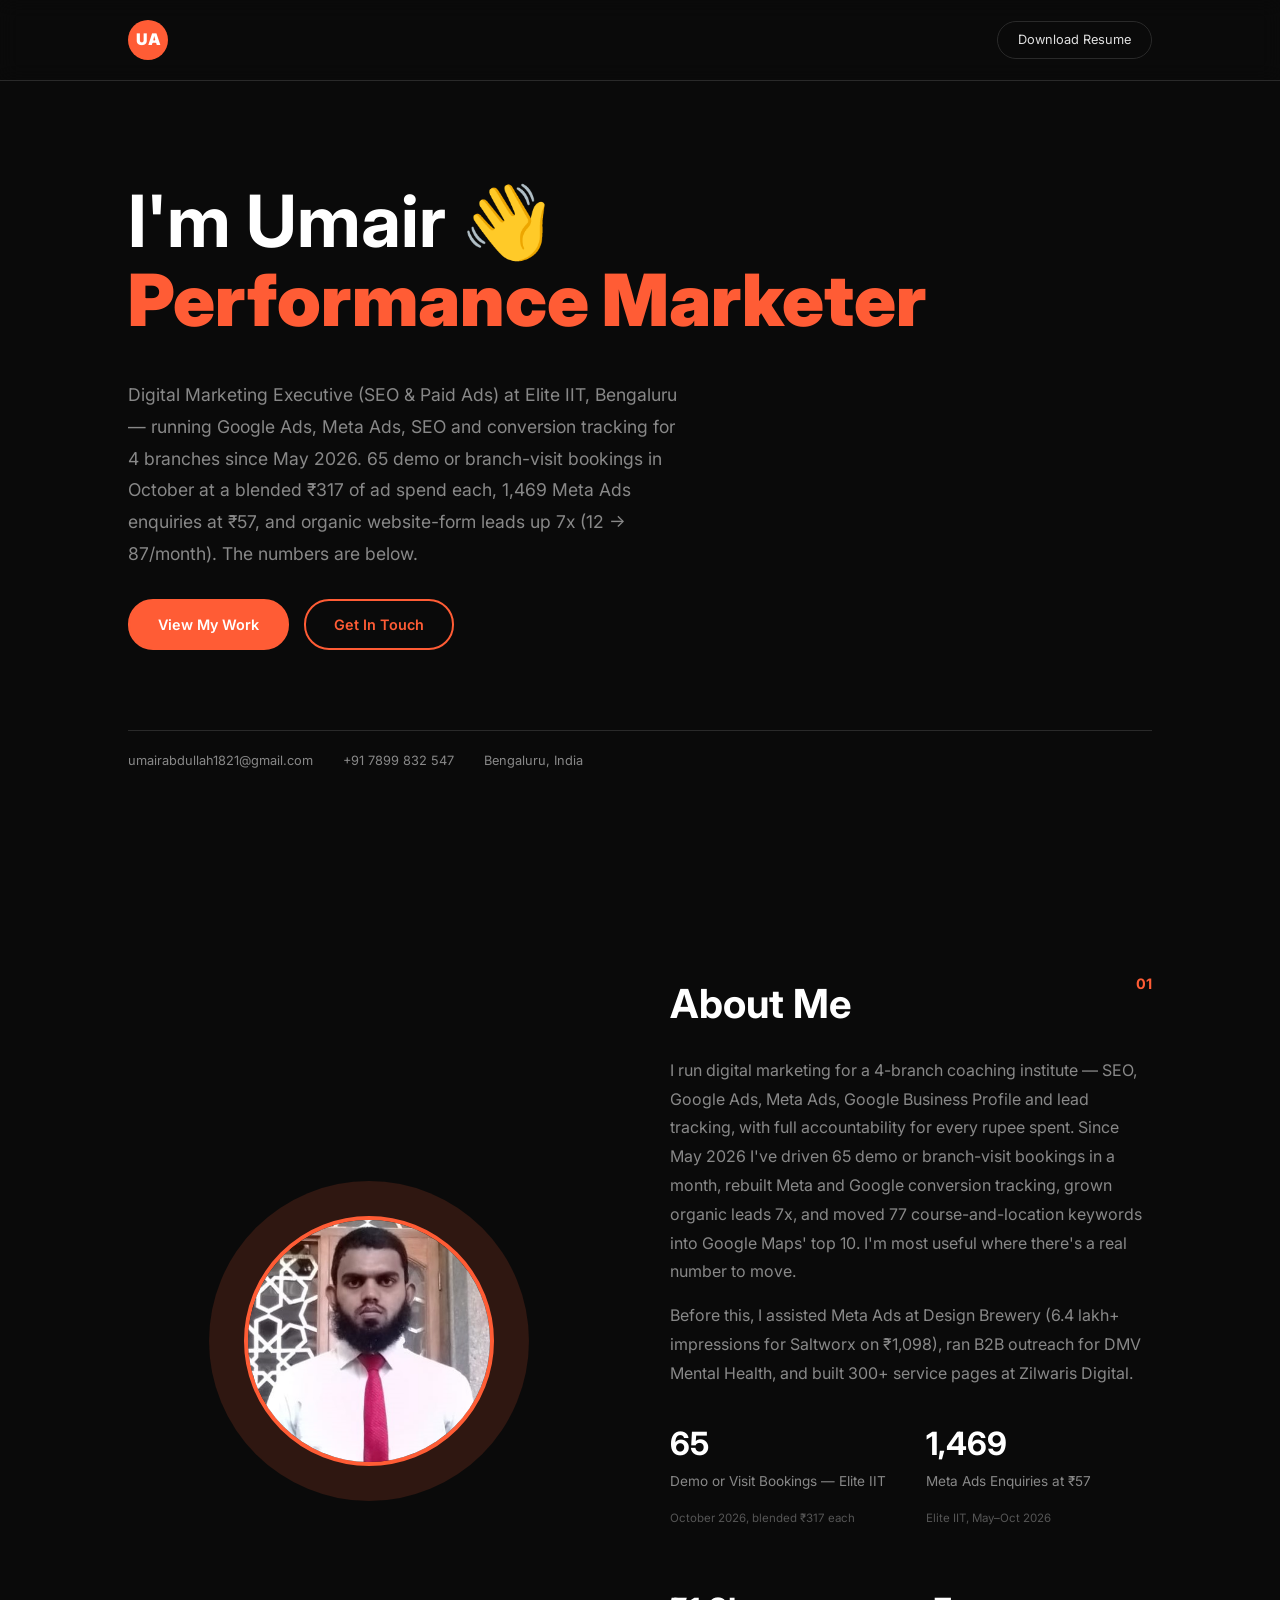
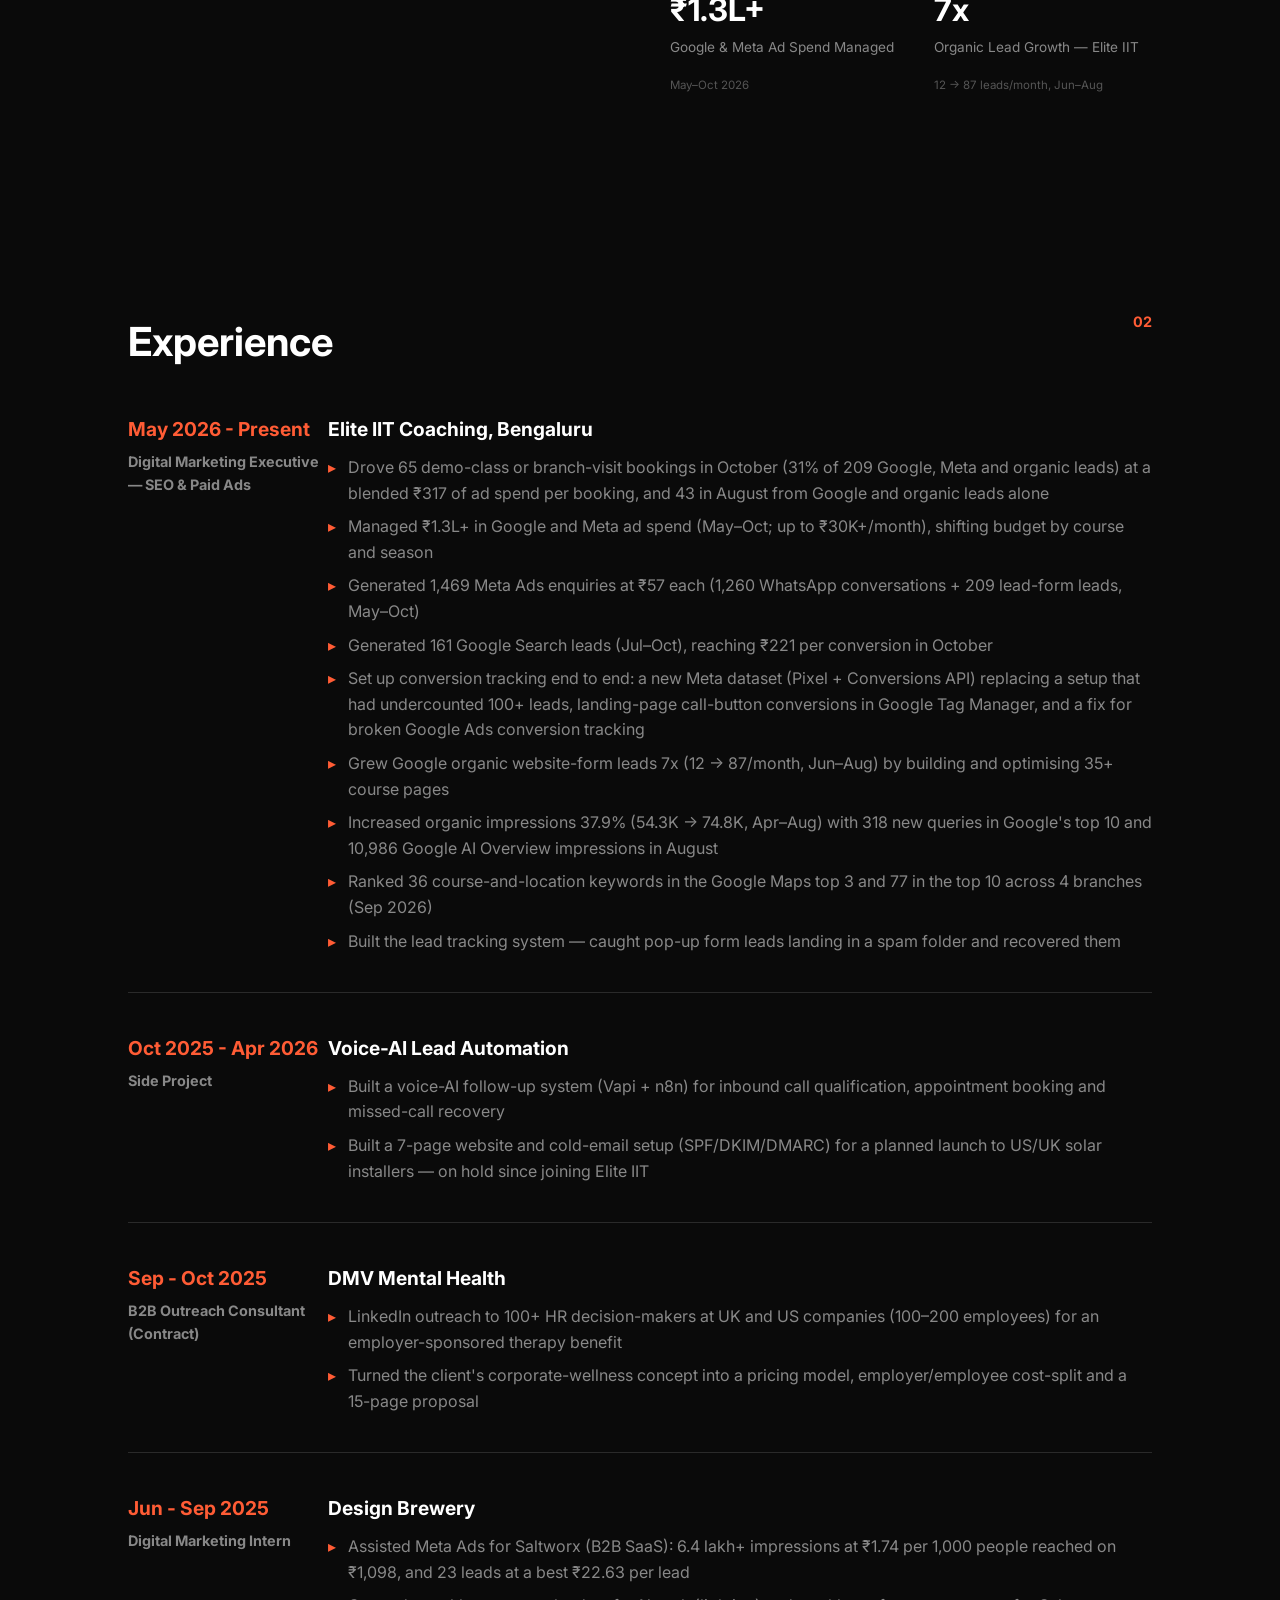
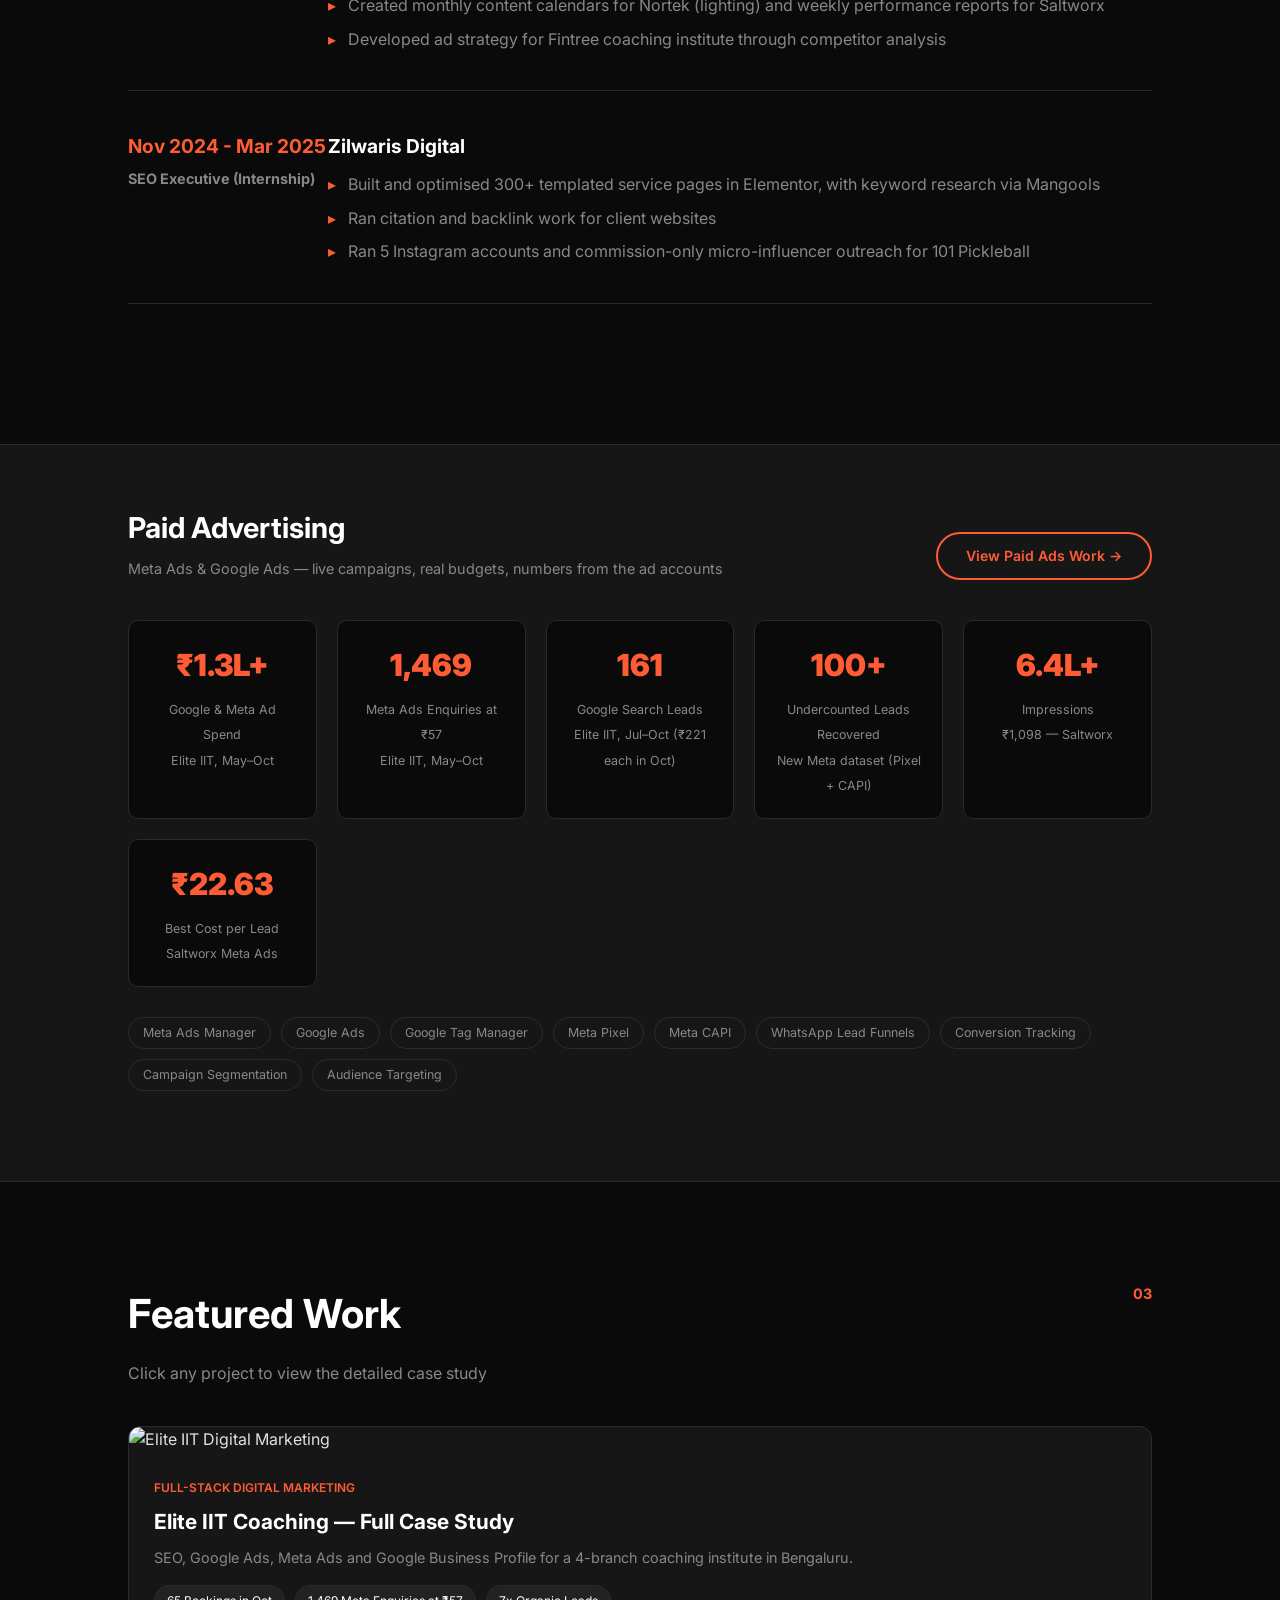
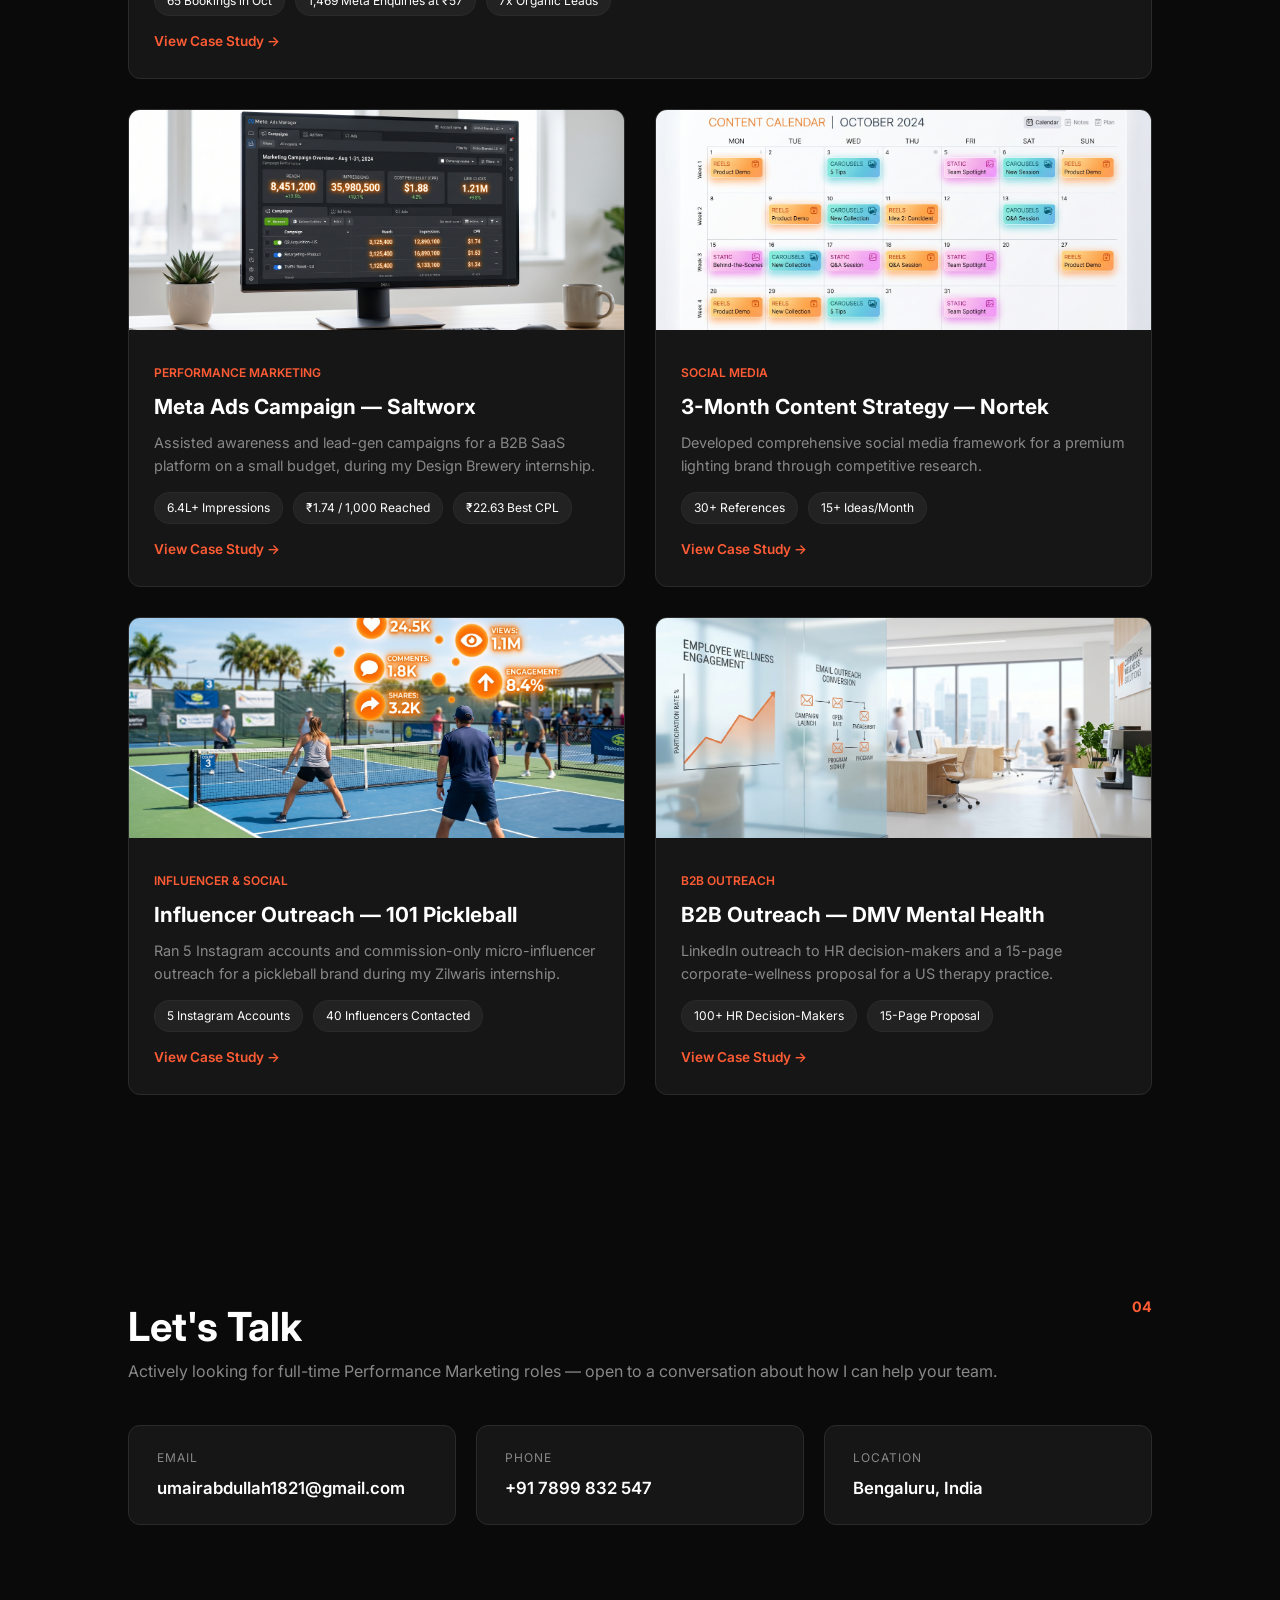
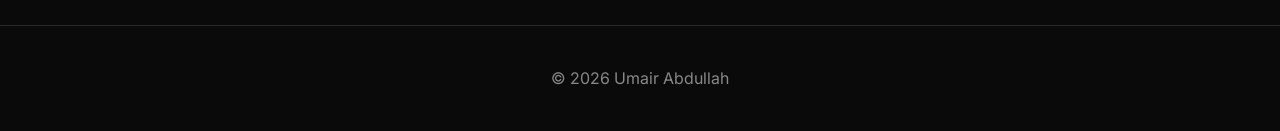
==== commit 1e558ab1: "Update index.html" ====
--- a/index.html
+++ b/index.html
@@ -3,7 +3,7 @@
 <head>
     <meta charset="UTF-8">
     <meta name="viewport" content="width=device-width, initial-scale=1.0">
-    <title>Umair Abdullah | Digital Marketing Executive — SEO &amp; Paid Ads</title>
+    <title>Umair Abdullah | Performance Marketer — Google Ads, Meta Ads &amp; SEO</title>
     <link href="https://fonts.googleapis.com/css2?family=Inter:wght@300;400;600;700;900&display=swap" rel="stylesheet">
     <style>
         :root {
@@ -344,8 +344,8 @@
 
     <header class="hero">
         <div class="hero-content">
-            <h1>I'm Umair 👋<br><span class="highlight">Digital Marketer</span></h1>
-            <p>Digital Marketing Executive (SEO &amp; Paid Ads) at Elite IIT, Bengaluru — running SEO, Google Ads, Meta Ads and Google Business Profile for 4 branches since May 2026. Organic website-form leads up 7x+ (12 → ~90/month), ~80 local keywords in Google Maps' top 10, and ₹1.3L+ in Google and Meta ad spend managed. The numbers are below.</p>
+            <h1>I'm Umair 👋<br><span class="highlight">Performance Marketer</span></h1>
+            <p>Digital Marketing Executive (SEO &amp; Paid Ads) at Elite IIT, Bengaluru — running Google Ads, Meta Ads, SEO and conversion tracking for 4 branches since May 2026. 65 demo or branch-visit bookings in October at a blended ₹317 of ad spend each, 1,469 Meta Ads enquiries at ₹57, and organic website-form leads up 7x (12 → 87/month). The numbers are below.</p>
 
             <div class="cta-buttons">
                 <a href="#work" class="btn btn-primary">View My Work</a>
@@ -371,13 +371,13 @@
             </div>
             <div class="about-text">
                 <h2>About Me</h2>
-                <p>I run digital marketing for a 4-branch coaching institute — SEO, Google Ads, Meta Ads, Google Business Profile and lead tracking, with full accountability for every rupee spent. Since May 2026 I've grown organic leads 7x+, built 35+ course pages, and moved ~80 course-and-location keywords into Google Maps' top 10. I'm most useful where there's a real number to move.</p>
+                <p>I run digital marketing for a 4-branch coaching institute — SEO, Google Ads, Meta Ads, Google Business Profile and lead tracking, with full accountability for every rupee spent. Since May 2026 I've driven 65 demo or branch-visit bookings in a month, rebuilt Meta and Google conversion tracking, grown organic leads 7x, and moved 77 course-and-location keywords into Google Maps' top 10. I'm most useful where there's a real number to move.</p>
                 <p>Before this, I assisted Meta Ads at Design Brewery (6.4 lakh+ impressions for Saltworx on ₹1,098), ran B2B outreach for DMV Mental Health, and built 300+ service pages at Zilwaris Digital.</p>
                 <div class="stats">
-                    <div class="stat-item"><h3>7x+</h3><p>Organic Lead Growth — Elite IIT</p><p class="sub">12 → ~90 leads/month, Jun–Aug</p></div>
-                    <div class="stat-item"><h3>~80</h3><p>Keywords in Google Maps Top 10</p><p class="sub">4 branches, Sep 2026</p></div>
+                    <div class="stat-item"><h3>65</h3><p>Demo or Visit Bookings — Elite IIT</p><p class="sub">October 2026, blended ₹317 each</p></div>
+                    <div class="stat-item"><h3>1,469</h3><p>Meta Ads Enquiries at ₹57</p><p class="sub">Elite IIT, May–Oct 2026</p></div>
                     <div class="stat-item"><h3>₹1.3L+</h3><p>Google &amp; Meta Ad Spend Managed</p><p class="sub">May–Oct 2026</p></div>
-                    <div class="stat-item"><h3>6.4L+</h3><p>Impressions — Saltworx</p><p class="sub">₹1.74 per 1,000 reached</p></div>
+                    <div class="stat-item"><h3>7x</h3><p>Organic Lead Growth — Elite IIT</p><p class="sub">12 → 87 leads/month, Jun–Aug</p></div>
                 </div>
             </div>
         </div>
@@ -393,12 +393,14 @@
                 <div class="company-info">
                     <h4>Elite IIT Coaching, Bengaluru</h4>
                     <ul>
-                        <li>Grew Google organic website-form leads 7x+, from 12 to ~90 per month (Jun–Aug), by building and optimising 35+ course pages</li>
-                        <li>Increased organic impressions ~40% (~55K → ~75K, Apr–Aug) with ~320 new queries in Google's top 10; cited in Google AI Overviews 10K+ times in August</li>
-                        <li>Ranked ~40 course-and-location keywords in Google Maps' top 3 and ~80 in the top 10 across 4 branches; improved ~35 between June and September</li>
-                        <li>Managed ₹1.3L+ in Google and Meta ad spend (up to ₹30K+/month); Google Search generated up to ~50 leads a month, 10–15 of them booking a demo or branch visit</li>
-                        <li>Generated ~1,260 Meta WhatsApp conversations and ~210 lead-form leads (May–Oct)</li>
-                        <li>Fixed a Meta CAPI/dataset issue that had undercounted 100+ leads</li>
+                        <li>Drove 65 demo-class or branch-visit bookings in October (31% of 209 Google, Meta and organic leads) at a blended ₹317 of ad spend per booking, and 43 in August from Google and organic leads alone</li>
+                        <li>Managed ₹1.3L+ in Google and Meta ad spend (May–Oct; up to ₹30K+/month), shifting budget by course and season</li>
+                        <li>Generated 1,469 Meta Ads enquiries at ₹57 each (1,260 WhatsApp conversations + 209 lead-form leads, May–Oct)</li>
+                        <li>Generated 161 Google Search leads (Jul–Oct), reaching ₹221 per conversion in October</li>
+                        <li>Set up conversion tracking end to end: a new Meta dataset (Pixel + Conversions API) replacing a setup that had undercounted 100+ leads, landing-page call-button conversions in Google Tag Manager, and a fix for broken Google Ads conversion tracking</li>
+                        <li>Grew Google organic website-form leads 7x (12 → 87/month, Jun–Aug) by building and optimising 35+ course pages</li>
+                        <li>Increased organic impressions 37.9% (54.3K → 74.8K, Apr–Aug) with 318 new queries in Google's top 10 and 10,986 Google AI Overview impressions in August</li>
+                        <li>Ranked 36 course-and-location keywords in the Google Maps top 3 and 77 in the top 10 across 4 branches (Sep 2026)</li>
                         <li>Built the lead tracking system — caught pop-up form leads landing in a spam folder and recovered them</li>
                     </ul>
                 </div>
@@ -469,16 +471,16 @@
                 <span class="lbl">Google &amp; Meta Ad Spend<br>Elite IIT, May–Oct</span>
             </div>
             <div class="ads-stat">
-                <span class="num">~1,260</span>
-                <span class="lbl">WhatsApp Conversations<br>Elite IIT Meta Ads</span>
+                <span class="num">1,469</span>
+                <span class="lbl">Meta Ads Enquiries at ₹57<br>Elite IIT, May–Oct</span>
             </div>
             <div class="ads-stat">
-                <span class="num">~50</span>
-                <span class="lbl">Google Ads Leads / Month<br>Elite IIT, peak</span>
+                <span class="num">161</span>
+                <span class="lbl">Google Search Leads<br>Elite IIT, Jul–Oct (₹221 each in Oct)</span>
             </div>
             <div class="ads-stat">
                 <span class="num">100+</span>
-                <span class="lbl">Undercounted Leads Fixed<br>Meta CAPI</span>
+                <span class="lbl">Undercounted Leads Recovered<br>New Meta dataset (Pixel + CAPI)</span>
             </div>
             <div class="ads-stat">
                 <span class="num">6.4L+</span>
@@ -493,6 +495,7 @@
         <div class="ads-channels">
             <span class="channel-tag">Meta Ads Manager</span>
             <span class="channel-tag">Google Ads</span>
+            <span class="channel-tag">Google Tag Manager</span>
             <span class="channel-tag">Meta Pixel</span>
             <span class="channel-tag">Meta CAPI</span>
             <span class="channel-tag">WhatsApp Lead Funnels</span>
@@ -516,9 +519,9 @@
                     <h4>Elite IIT Coaching — Full Case Study</h4>
                     <p>SEO, Google Ads, Meta Ads and Google Business Profile for a 4-branch coaching institute in Bengaluru.</p>
                     <div class="work-metrics">
-                        <span class="metric-tag">7x+ Organic Leads</span>
-                        <span class="metric-tag">~80 Maps Keywords in Top 10</span>
-                        <span class="metric-tag">10K+ AI Overview Impressions</span>
+                        <span class="metric-tag">65 Bookings in Oct</span>
+                        <span class="metric-tag">1,469 Meta Enquiries at ₹57</span>
+                        <span class="metric-tag">7x Organic Leads</span>
                     </div>
                     <div class="view-case">View Case Study →</div>
                 </div>
